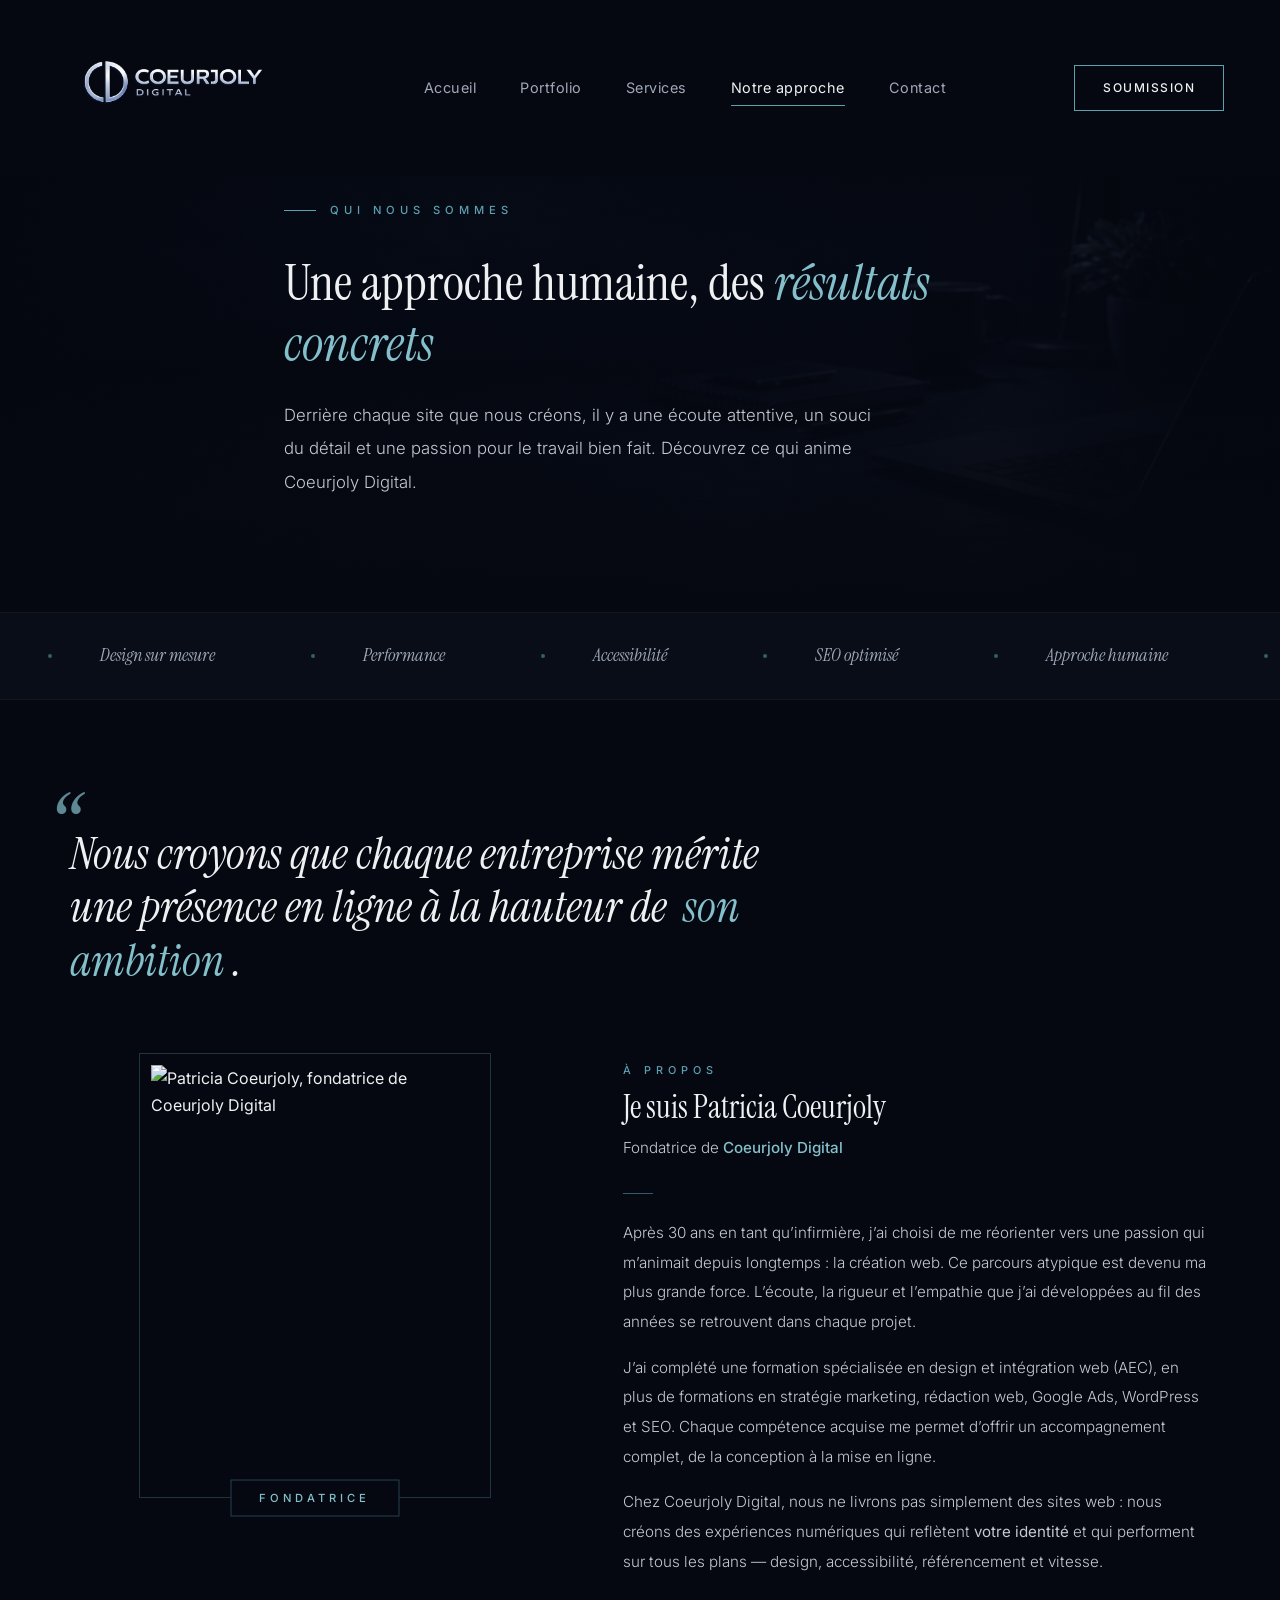
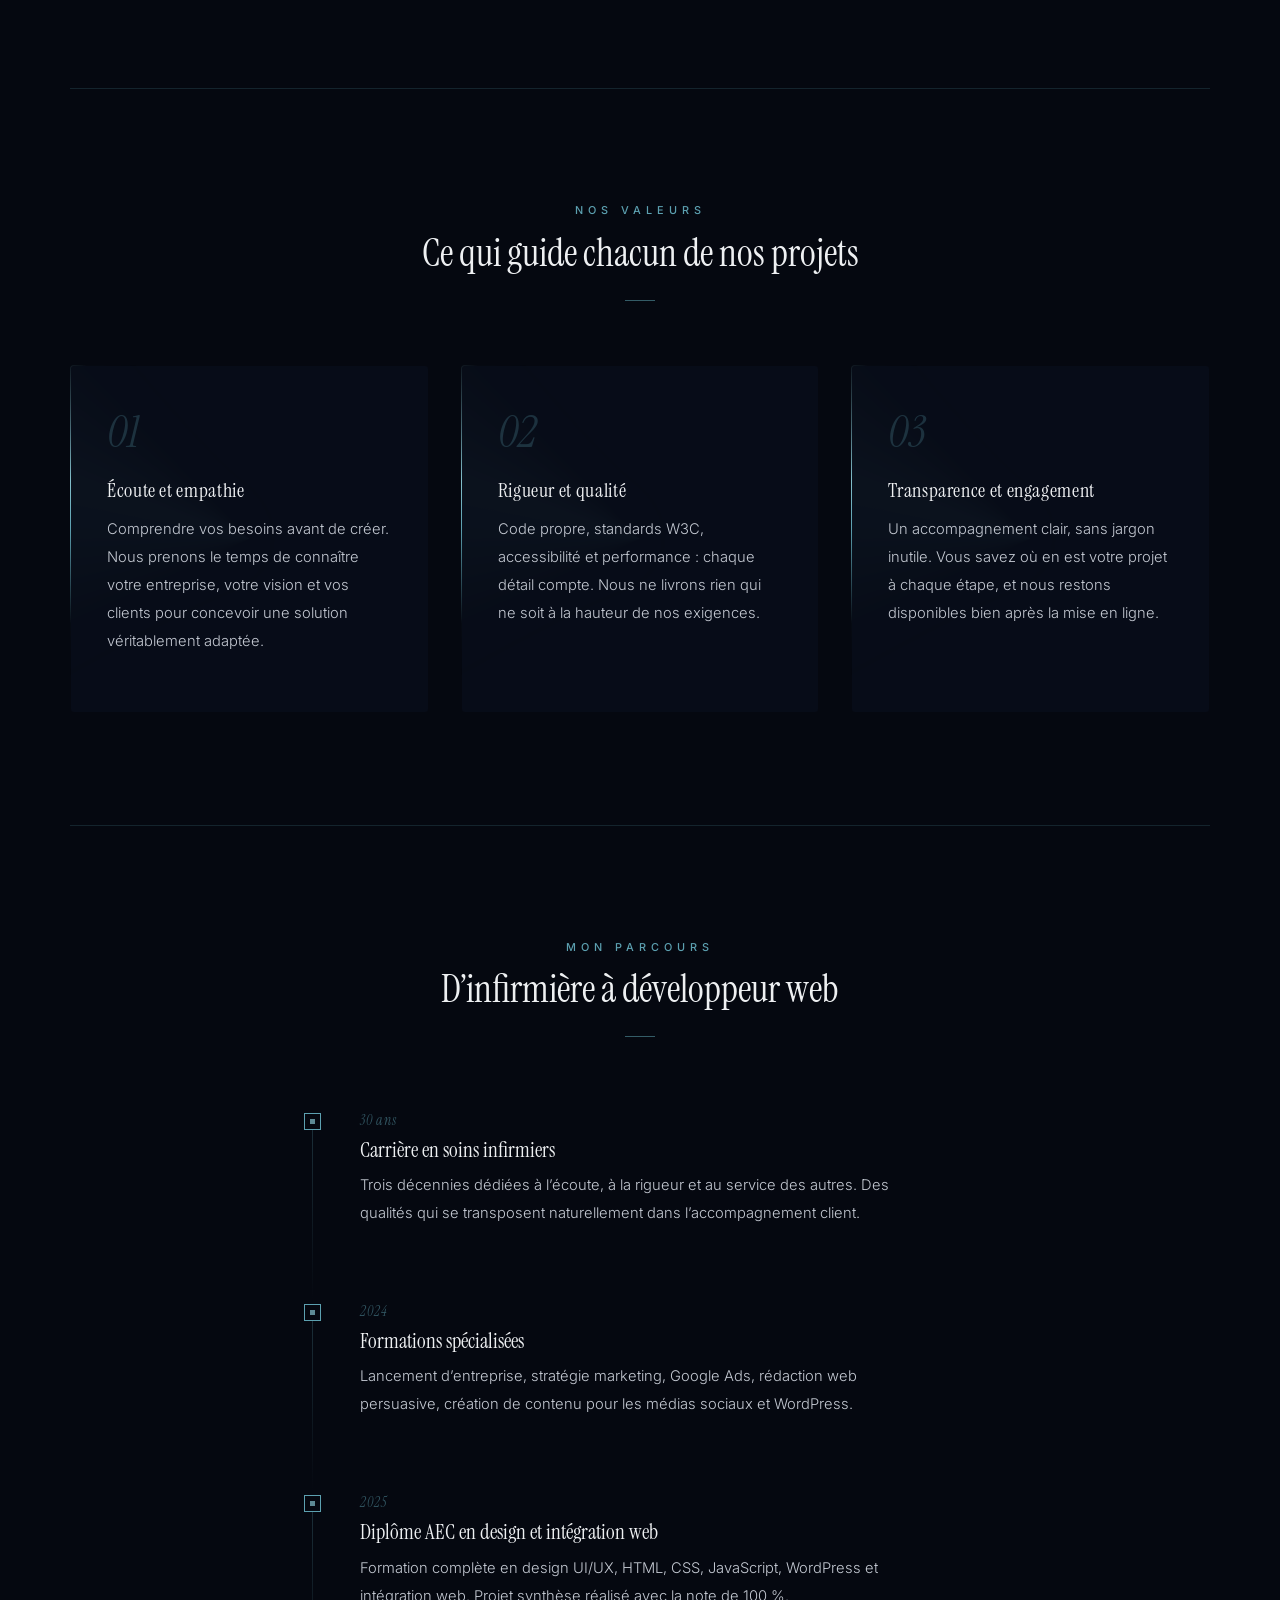
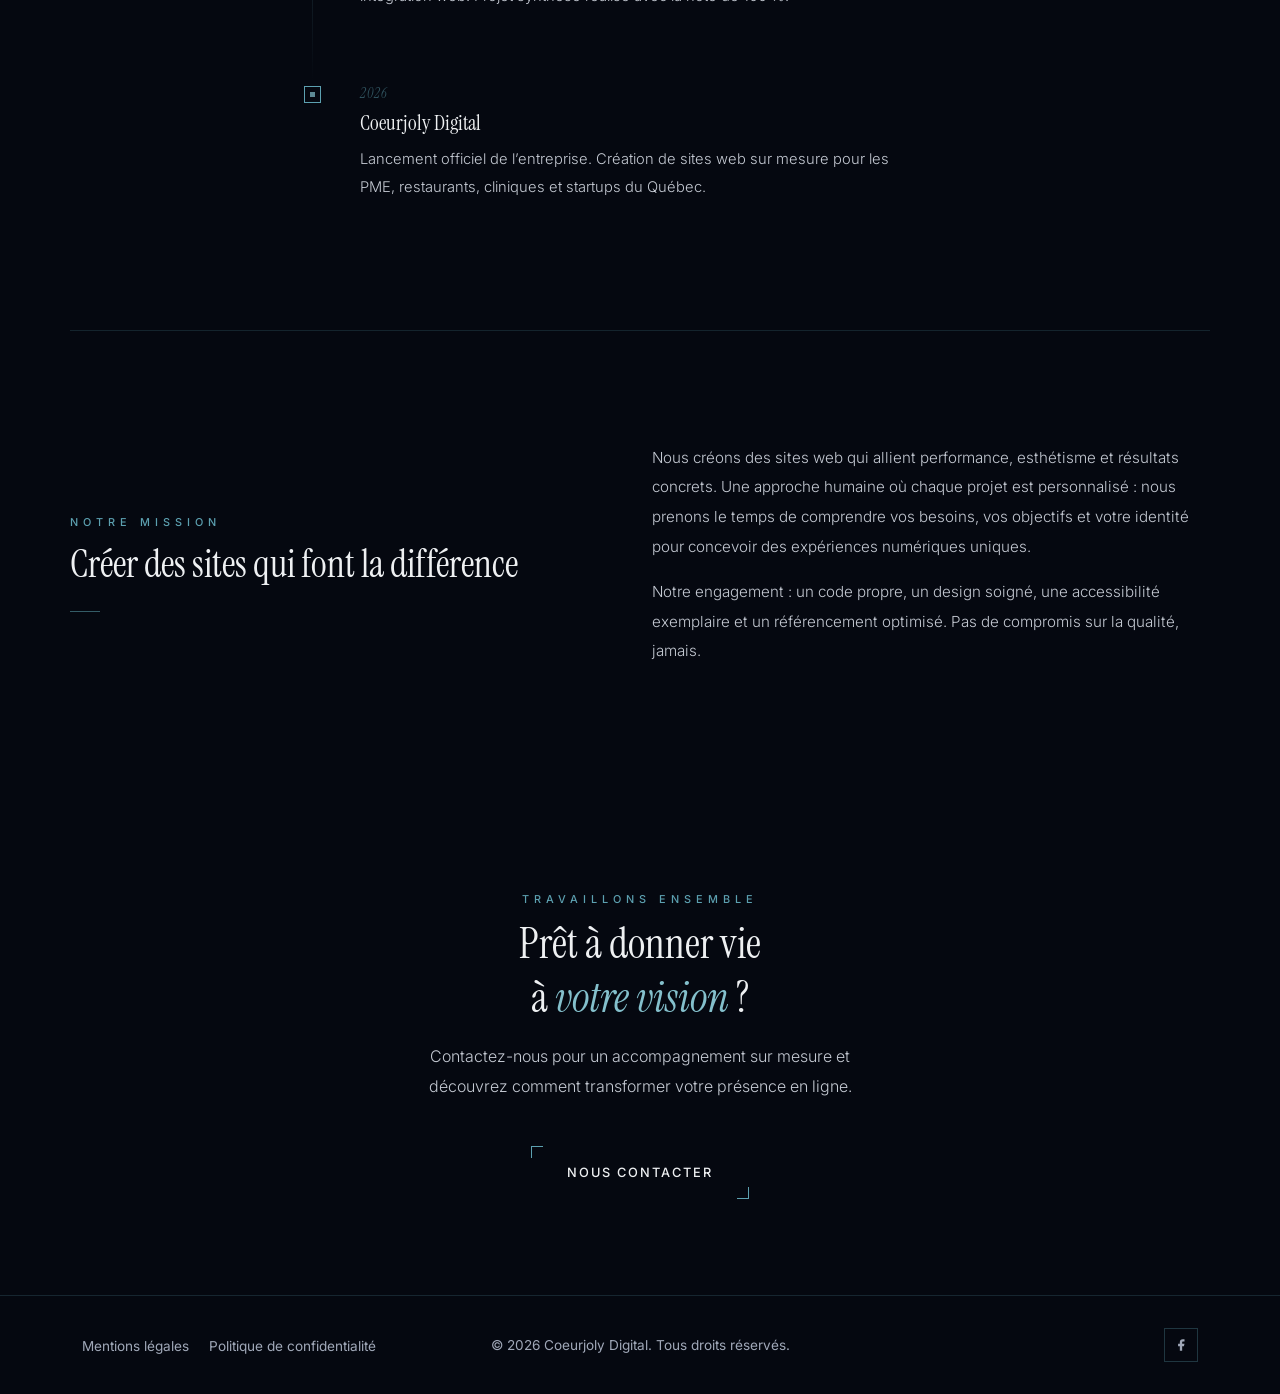
==== a-propos.html @ 4da20a9d "changment nom logo, changment image" ====
<!DOCTYPE html>
<html lang="fr-CA">
<head>
  <meta charset="UTF-8">
  <meta name="viewport" content="width=device-width, initial-scale=1.0">
  <title>Notre approche &ndash; Coeurjoly Digital | Web designer et d&eacute;veloppeur au Qu&eacute;bec</title>
  <meta name="description" content="D&eacute;couvrez l&rsquo;approche de Coeurjoly Digital&nbsp;: une vision humaine du web, un souci du d&eacute;tail et un engagement envers la qualit&eacute;. Rencontrez Patricia Coeurjoly, fondatrice.">
  <link rel="canonical" href="https://coeurjolydigital.ca/a-propos.html">
  <meta property="og:title" content="Notre approche &ndash; Coeurjoly Digital | Web designer et d&eacute;veloppeur au Qu&eacute;bec">
  <meta property="og:description" content="D&eacute;couvrez l&rsquo;approche de Coeurjoly Digital&nbsp;: une vision humaine du web, un souci du d&eacute;tail et un engagement envers la qualit&eacute;. Rencontrez Patricia Coeurjoly, fondatrice.">
  <meta property="og:image" content="https://coeurjolydigital.ca/assets/images/og-image.png">
  <meta property="og:url" content="https://coeurjolydigital.ca/a-propos.html">
  <meta property="og:type" content="website">
  <meta property="og:locale" content="fr_CA">
  <meta property="og:site_name" content="Coeurjoly Digital">
  <link rel="apple-touch-icon" sizes="180x180" href="assets/images/apple-touch-icon.png">
  <meta name="theme-color" content="#5ca0b0">
  <link rel="preconnect" href="https://fonts.googleapis.com">
  <link rel="preconnect" href="https://fonts.gstatic.com" crossorigin>
  <link href="https://fonts.googleapis.com/css2?family=Instrument+Serif:ital@0;1&amp;family=Inter:wght@200;300;400;500;600&amp;display=swap" rel="stylesheet">
  <link href="https://cdn.jsdelivr.net/npm/bootstrap@5.3.3/dist/css/bootstrap.min.css" rel="stylesheet">
  <link rel="stylesheet" href="assets/css/styles.css">
  <link rel="stylesheet" href="assets/css/responsive.css">
  <script type="application/ld+json">
  {
    "@context": "https://schema.org",
    "@type": "BreadcrumbList",
    "itemListElement": [
      {"@type": "ListItem", "position": 1, "name": "Accueil", "item": "https://coeurjolydigital.ca/"},
      {"@type": "ListItem", "position": 2, "name": "Notre approche", "item": "https://coeurjolydigital.ca/a-propos.html"}
    ]
  }
  </script>
</head>
<body>
  <a href="#main-content" class="skip-link visually-hidden-focusable">Aller au contenu principal</a>

  <header class="topbar" role="banner">
    <a class="topbar__logo" href="index.html" aria-label="Coeurjoly Digital &ndash; Accueil">
      <img src="assets/images/logo-couleur.webp" alt="Logo Coeurjoly Digital" width="400" height="134">
    </a>
    <nav class="topbar__nav" aria-label="Navigation principale">
      <a class="topbar__link" href="index.html">Accueil</a>
      <a class="topbar__link" href="portfolio.html">Portfolio</a>
      <a class="topbar__link" href="services.html">Services</a>
      <a class="topbar__link topbar__link--on" href="a-propos.html" aria-current="page">Notre approche</a>
      <a class="topbar__link" href="contact.html">Contact</a>
    </nav>
    <a class="topbar__cta d-none d-lg-inline-block" href="soumission.html">Soumission</a>
    <button class="topbar__toggle d-lg-none" type="button" aria-label="Ouvrir le menu"><span></span><span></span><span></span></button>
  </header>

  <main id="main-content">

    <section class="pagehero" aria-labelledby="ph">
      <div class="pagehero__bg" aria-hidden="true"></div>
      <div class="pagehero__fade" aria-hidden="true"></div>
      <div class="container pagehero__inner">
        <p class="hero__tag">Qui nous sommes</p>
        <h1 id="ph" class="pagehero__h1">Une approche humaine, des <i>r&eacute;sultats concrets</i></h1>
        <p class="pagehero__desc">Derri&egrave;re chaque site que nous cr&eacute;ons, il y a une &eacute;coute attentive, un souci du d&eacute;tail et une passion pour le travail bien fait. D&eacute;couvrez ce qui anime Coeurjoly Digital.</p>
      </div>
    </section>

    <div class="marquee" aria-hidden="true">
      <div class="marquee__track">
        <span class="marquee__item"><span class="marquee__dot"></span>Design sur mesure</span>
        <span class="marquee__item"><span class="marquee__dot"></span>Performance</span>
        <span class="marquee__item"><span class="marquee__dot"></span>Accessibilit&eacute;</span>
        <span class="marquee__item"><span class="marquee__dot"></span>SEO optimis&eacute;</span>
        <span class="marquee__item"><span class="marquee__dot"></span>Approche humaine</span>
        <span class="marquee__item"><span class="marquee__dot"></span>R&eacute;sultats concrets</span>
        <span class="marquee__item"><span class="marquee__dot"></span>Design sur mesure</span>
        <span class="marquee__item"><span class="marquee__dot"></span>Performance</span>
        <span class="marquee__item"><span class="marquee__dot"></span>Accessibilit&eacute;</span>
        <span class="marquee__item"><span class="marquee__dot"></span>SEO optimis&eacute;</span>
        <span class="marquee__item"><span class="marquee__dot"></span>Approche humaine</span>
        <span class="marquee__item"><span class="marquee__dot"></span>R&eacute;sultats concrets</span>
      </div>
    </div>

    <section class="section--bg" aria-labelledby="ah">
      <div class="container apr">
        <p class="about__intro rv">Nous croyons que chaque entreprise m&eacute;rite une pr&eacute;sence en ligne &agrave; la hauteur de <mark>son ambition</mark>.</p>

        <div class="apr__grid">
          <div class="apr__photo-col rv">
            <div class="about__card">
              <div class="about__card-border" aria-hidden="true"></div>
              <div class="about__card-inner">
                <img class="about__photo" src="assets/images/entrepreneure.webp"
                  alt="Patricia Coeurjoly, fondatrice de Coeurjoly Digital" width="340" height="420" loading="lazy">
              </div>
              <span class="about__card-label">Fondatrice</span>
            </div>
          </div>

          <div class="apr__text-col">
            <p class="sec-tag rv">&Agrave; propos</p>
            <h2 class="about__name rv" id="ah">Je suis Patricia Coeurjoly</h2>
            <p class="about__role rv">Fondatrice de <b>Coeurjoly Digital</b></p>
            <hr class="sec-line rv" aria-hidden="true">

            <p class="about__p rv mt-4">Apr&egrave;s 30 ans en tant qu&rsquo;infirmi&egrave;re, j&rsquo;ai choisi de me r&eacute;orienter vers une passion qui m&rsquo;animait depuis longtemps&nbsp;: la cr&eacute;ation web. Ce parcours atypique est devenu ma plus grande force. L&rsquo;&eacute;coute, la rigueur et l&rsquo;empathie que j&rsquo;ai d&eacute;velopp&eacute;es au fil des ann&eacute;es se retrouvent dans chaque projet.</p>

            <p class="about__p rv">J&rsquo;ai compl&eacute;t&eacute; une formation sp&eacute;cialis&eacute;e en design et int&eacute;gration web (AEC), en plus de formations en strat&eacute;gie marketing, r&eacute;daction web, Google Ads, WordPress et SEO. Chaque comp&eacute;tence acquise me permet d&rsquo;offrir un accompagnement complet, de la conception &agrave; la mise en ligne.</p>

            <p class="about__p rv">Chez Coeurjoly Digital, nous ne livrons pas simplement des sites web&nbsp;: nous cr&eacute;ons des exp&eacute;riences num&eacute;riques qui refl&egrave;tent <strong>votre identit&eacute;</strong> et qui performent sur tous les plans &mdash; design, accessibilit&eacute;, r&eacute;f&eacute;rencement et vitesse.</p>
          </div>
        </div>
      </div>
    </section>

    <section class="section--bg" aria-labelledby="vlh">
      <div class="container apr-values">
        <div class="apr-values__header">
          <p class="sec-tag rv">Nos valeurs</p>
          <h2 class="sec-h2 rv" id="vlh">Ce qui guide chacun de nos projets</h2>
          <hr class="sec-line rv" aria-hidden="true">
        </div>

        <div class="adv__grid">
          <div class="adv-card rv">
            <div class="adv-card__glow" aria-hidden="true"></div>
            <div class="adv-card__content">
              <span class="adv-card__num" aria-hidden="true">01</span>
              <h3 class="adv-card__h">&Eacute;coute et empathie</h3>
              <p class="adv-card__p">Comprendre vos besoins avant de cr&eacute;er. Nous prenons le temps de conna&icirc;tre votre entreprise, votre vision et vos clients pour concevoir une solution v&eacute;ritablement adapt&eacute;e.</p>
            </div>
          </div>
          <div class="adv-card rv">
            <div class="adv-card__glow" aria-hidden="true"></div>
            <div class="adv-card__content">
              <span class="adv-card__num" aria-hidden="true">02</span>
              <h3 class="adv-card__h">Rigueur et qualit&eacute;</h3>
              <p class="adv-card__p">Code propre, standards W3C, accessibilit&eacute; et performance&nbsp;: chaque d&eacute;tail compte. Nous ne livrons rien qui ne soit &agrave; la hauteur de nos exigences.</p>
            </div>
          </div>
          <div class="adv-card rv">
            <div class="adv-card__glow" aria-hidden="true"></div>
            <div class="adv-card__content">
              <span class="adv-card__num" aria-hidden="true">03</span>
              <h3 class="adv-card__h">Transparence et engagement</h3>
              <p class="adv-card__p">Un accompagnement clair, sans jargon inutile. Vous savez o&ugrave; en est votre projet &agrave; chaque &eacute;tape, et nous restons disponibles bien apr&egrave;s la mise en ligne.</p>
            </div>
          </div>
        </div>
      </div>
    </section>

    <section class="section--bg" aria-labelledby="jrh">
      <div class="container apr-journey">
        <div class="apr-journey__header">
          <p class="sec-tag rv">Mon parcours</p>
          <h2 class="sec-h2 rv" id="jrh">D&rsquo;infirmi&egrave;re &agrave; d&eacute;veloppeur web</h2>
          <hr class="sec-line rv" aria-hidden="true">
        </div>

        <div class="process__track">

          <div class="process__step rv">
            <div class="process__line" aria-hidden="true"></div>
            <span class="process__dot" aria-hidden="true"></span>
            <div class="process__body">
              <span class="process__num" aria-hidden="true">30 ans</span>
              <h3 class="process__h">Carri&egrave;re en soins infirmiers</h3>
              <p class="process__p">Trois d&eacute;cennies d&eacute;di&eacute;es &agrave; l&rsquo;&eacute;coute, &agrave; la rigueur et au service des autres. Des qualit&eacute;s qui se transposent naturellement dans l&rsquo;accompagnement client.</p>
            </div>
          </div>

          <div class="process__step rv">
            <div class="process__line" aria-hidden="true"></div>
            <span class="process__dot" aria-hidden="true"></span>
            <div class="process__body">
              <span class="process__num" aria-hidden="true">2024</span>
              <h3 class="process__h">Formations sp&eacute;cialis&eacute;es</h3>
              <p class="process__p">Lancement d&rsquo;entreprise, strat&eacute;gie marketing, Google Ads, r&eacute;daction web persuasive, cr&eacute;ation de contenu pour les m&eacute;dias sociaux et WordPress.</p>
            </div>
          </div>

          <div class="process__step rv">
            <div class="process__line" aria-hidden="true"></div>
            <span class="process__dot" aria-hidden="true"></span>
            <div class="process__body">
              <span class="process__num" aria-hidden="true">2025</span>
              <h3 class="process__h">Dipl&ocirc;me AEC en design et int&eacute;gration web</h3>
              <p class="process__p">Formation compl&egrave;te en design UI/UX, HTML, CSS, JavaScript, WordPress et int&eacute;gration web. Projet synth&egrave;se r&eacute;alis&eacute; avec la note de 100&nbsp;%.</p>
            </div>
          </div>

          <div class="process__step rv">
            <div class="process__line" aria-hidden="true"></div>
            <span class="process__dot" aria-hidden="true"></span>
            <div class="process__body">
              <span class="process__num" aria-hidden="true">2026</span>
              <h3 class="process__h">Coeurjoly Digital</h3>
              <p class="process__p">Lancement officiel de l&rsquo;entreprise. Cr&eacute;ation de sites web sur mesure pour les PME, restaurants, cliniques et startups du Qu&eacute;bec.</p>
            </div>
          </div>

        </div>
      </div>
    </section>

    <section class="section--bg" aria-labelledby="msh">
      <div class="container apr-mission">
        <div class="row align-items-center">
          <div class="col-lg-5 mb-4 mb-lg-0">
            <div class="rv">
              <p class="sec-tag">Notre mission</p>
              <h2 class="sec-h2" id="msh">Cr&eacute;er des sites qui font la diff&eacute;rence</h2>
              <hr class="sec-line" aria-hidden="true">
            </div>
          </div>
          <div class="col-lg-6 offset-lg-1">
            <div class="rv">
              <p class="about__p">Nous cr&eacute;ons des sites web qui allient performance, esth&eacute;tisme et r&eacute;sultats concrets. Une approche humaine o&ugrave; chaque projet est personnalis&eacute;&nbsp;: nous prenons le temps de comprendre vos besoins, vos objectifs et votre identit&eacute; pour concevoir des exp&eacute;riences num&eacute;riques uniques.</p>
              <p class="about__p mt-3">Notre engagement&nbsp;: un code propre, un design soign&eacute;, une accessibilit&eacute; exemplaire et un r&eacute;f&eacute;rencement optimis&eacute;. Pas de compromis sur la qualit&eacute;, jamais.</p>
            </div>
          </div>
        </div>
      </div>
    </section>

    <section class="section--bg" aria-labelledby="ctah">
      <div class="container cta-block">
        <p class="sec-tag rv">Travaillons ensemble</p>
        <h2 class="cta-block__h rv" id="ctah">Pr&ecirc;t &agrave; donner vie<br>&agrave; <i>votre vision</i>&nbsp;?</h2>
        <p class="cta-block__p rv">Contactez-nous pour un accompagnement sur mesure et d&eacute;couvrez comment transformer votre pr&eacute;sence en ligne.</p>
        <a class="btn-corners rv" href="contact.html">Nous contacter</a>
      </div>
    </section>

  </main>

  <footer class="ft" role="contentinfo">
    <div class="container">
      <div class="row align-items-center">
        <div class="col-md-4 mb-2 mb-md-0">
          <a class="me-3" href="mentions-legales.html">Mentions l&eacute;gales</a>
          <a href="politique-confidentialite.html">Politique de confidentialit&eacute;</a>
        </div>
        <div class="col-md-4 text-md-center mb-2 mb-md-0">
          <p class="ft__copy mb-0">&copy; 2026 Coeurjoly Digital. Tous droits r&eacute;serv&eacute;s.</p>
        </div>
        <div class="col-md-4 text-md-end">
          <div class="d-flex gap-2 justify-content-md-end" role="group" aria-label="R&eacute;seaux sociaux">
            <a class="ft__soc" href="#" aria-label="Facebook"><svg viewBox="0 0 24 24"><path d="M18 2h-3a5 5 0 0 0-5 5v3H7v4h3v8h4v-8h3l1-4h-4V7a1 1 0 0 1 1-1h3z"/></svg></a>
          </div>
        </div>
      </div>
    </div>
  </footer>

  <script src="https://cdn.jsdelivr.net/npm/bootstrap@5.3.3/dist/js/bootstrap.bundle.min.js"></script>
  <script src="assets/js/index.js"></script>
</body>
</html>
---- assets/css/styles.css ----
/* ============ Variables ============ */
:root {
  --accent: #5ca0b0;
  --accent-soft: #84c0cc;
  --accent-glow: rgba(92, 160, 176, 0.06);
  --cream: #e8dfd0;
  --dark: #050810;
  --dark2: #080d18;
  --dark-card: rgba(8, 13, 24, 0.97);
  --border: rgba(92, 160, 176, 0.18);
  --border-hover: rgba(92, 160, 176, 0.35);
  --text: #eef0f2;
  --text-warm: #d8d0c4;
  --text-dim: #c4c9d2;
  --text-muted: #a0a8b8;
  --serif: 'Instrument Serif', Georgia, serif;
  --sans: 'Inter', 'Segoe UI', sans-serif;
  --ease: cubic-bezier(0.16, 1, 0.3, 1);
}

*,
*::before,
*::after {
  box-sizing: border-box;
}

html {
  scroll-behavior: smooth;
}

body {
  margin: 0;
  font-family: var(--sans);
  color: var(--text);
  background: var(--dark);
  line-height: 1.7;
  -webkit-font-smoothing: antialiased;
  overflow-x: hidden;
}

a {
  color: var(--accent-soft);
}

a:hover {
  color: var(--text);
}

::selection {
  background: var(--accent);
  color: var(--dark);
}

/* ============ Skip Link ============ */
.skip-link:focus {
  position: fixed;
  top: 0.625rem;
  left: 0.625rem;
  z-index: 9999;
  padding: 0.75rem 1.5rem;
  background: var(--accent);
  color: #000;
  font-weight: 600;
  border-radius: 0.375rem;
  text-decoration: none;
}

/* ============ Animations ============ */
@keyframes fadeUp {
  from {
    opacity: 0;
    transform: translateY(1.375rem);
  }
  to {
    opacity: 1;
    transform: translateY(0);
  }
}

@keyframes marquee {
  0% {
    transform: translateX(0);
  }
  100% {
    transform: translateX(-50%);
  }
}

@property --border-angle {
  syntax: '<angle>';
  initial-value: 0deg;
  inherits: false;
}

@keyframes borderSpin {
  0% { --border-angle: 0deg; }
  100% { --border-angle: 360deg; }
}

.rv {
  opacity: 0;
  transform: translateY(1.375rem);
  transition: opacity 0.65s var(--ease), transform 0.65s var(--ease);
}

.rv--on {
  opacity: 1;
  transform: translateY(0);
}

/* ============ NAV ============ */
.topbar {
  position: fixed;
  top: 0;
  left: 0;
  right: 0;
  z-index: 100;
  display: flex;
  align-items: center;
  justify-content: space-between;
  padding: 0.5rem 3.5rem;
  background: var(--dark);
  transition: all 0.5s var(--ease);
}

.topbar--solid {
  background: var(--dark);
  -webkit-backdrop-filter: blur(1rem);
  backdrop-filter: blur(1rem);
  padding: 0.5rem 3.5rem;
  box-shadow: 0 0.0625rem 1.875rem rgba(0, 0, 0, 0.4);
}

.topbar__logo {
  display: flex;
  align-items: center;
  gap: 0.625rem;
  text-decoration: none;
  line-height: 1;
}

.topbar__logo img {
  height: 10rem;
  width: auto;
}

.topbar__nav {
  display: flex;
  align-items: center;
  gap: 2.75rem;
}

.topbar__link {
  color: var(--text-muted);
  font-size: 0.9rem;
  font-weight: 400;
  text-decoration: none;
  letter-spacing: 0.03125rem;
  transition: color 0.3s;
  position: relative;
}

.topbar__link:hover,
.topbar__link:focus {
  color: var(--text);
}

.topbar__link--on {
  color: var(--text);
}

.topbar__link--on::after {
  content: '';
  position: absolute;
  bottom: -0.375rem;
  left: 0;
  right: 0;
  height: 0.0625rem;
  background: var(--accent);
}

.topbar__cta {
  position: relative;
  font-size: 0.75rem;
  padding: 0.75rem 1.75rem;
  color: var(--text);
  text-decoration: none;
  letter-spacing: 0.09375rem;
  text-transform: uppercase;
  font-weight: 500;
  border: 0.0625rem solid var(--accent);
  overflow: hidden;
  transition: color 0.35s var(--ease);
  z-index: 1;
}

.topbar__cta::before {
  content: '';
  position: absolute;
  bottom: 0;
  left: 0;
  width: 100%;
  height: 0;
  background: var(--accent);
  transition: height 0.35s var(--ease);
  z-index: -1;
}

.topbar__cta:hover {
  color: var(--dark);
}

.topbar__cta:hover::before {
  height: 100%;
}

.topbar__toggle {
  display: none;
  background: none;
  border: none;
  width: 1.75rem;
  height: 1.125rem;
  position: relative;
  cursor: pointer;
  padding: 0;
}

.topbar__toggle span {
  display: block;
  width: 100%;
  height: 0.0625rem;
  background: var(--text);
  position: absolute;
  left: 0;
  transition: all 0.3s;
}

.topbar__toggle span:nth-child(1) {
  top: 0;
}

.topbar__toggle span:nth-child(2) {
  top: 50%;
  transform: translateY(-50%);
}

.topbar__toggle span:nth-child(3) {
  bottom: 0;
}

/* ============ HERO ============ */
.hero {
  position: relative;
  height: 100vh;
  display: flex;
  overflow: hidden;
}

.hero__bg {
  position: absolute;
  inset: 0;
  background-image: url('../images/arriere-plan-ordi.webp');
  background-size: cover;
  background-position: right top;
  background-repeat: no-repeat;
}

.hero__fade {
  position: absolute;
  inset: 0;
  background:
    linear-gradient(
      90deg,
      var(--dark) 0%,
      rgba(5, 8, 16, 0.97) 35%,
      rgba(5, 8, 16, 0.75) 52%,
      rgba(5, 8, 16, 0.25) 70%,
      rgba(5, 8, 16, 0.05) 100%
    ),
    linear-gradient(
      180deg,
      rgba(5, 8, 16, 0.2) 0%,
      transparent 20%,
      transparent 78%,
      rgba(5, 8, 16, 0.85) 92%,
      var(--dark) 100%
    );
}

.hero__left {
  position: relative;
  z-index: 2;
  width: 52%;
  min-width: 19.375rem;
  max-width: 42rem;
  display: flex;
  flex-direction: column;
  justify-content: center;
  padding: 0 0 0 3.5rem;
}

.hero__tag {
  display: inline-flex;
  align-items: center;
  gap: 0.875rem;
  font-size: 0.7rem;
  font-weight: 500;
  letter-spacing: 0.3125rem;
  text-transform: uppercase;
  color: var(--accent);
  margin-bottom: 2rem;
  opacity: 0;
  animation: fadeUp 0.6s var(--ease) 0.3s forwards;
}

.hero__tag::before {
  content: '';
  width: 2rem;
  height: 0.0625rem;
  background: var(--accent);
}

.hero__h1 {
  font-family: var(--serif);
  font-size: 3.8rem;
  font-weight: 400;
  line-height: 1.15;
  color: var(--text);
  margin-bottom: 1.75rem;
  opacity: 0;
  animation: fadeUp 0.8s var(--ease) 0.45s forwards;
}

.hero__h1 i {
  font-style: italic;
  color: var(--accent-soft);
}

.hero__desc {
  font-size: 1rem;
  color: var(--text-dim);
  font-weight: 300;
  line-height: 2;
  max-width: 34rem;
  opacity: 0;
  animation: fadeUp 0.8s var(--ease) 0.6s forwards;
}

.hero__actions {
  margin-top: 2.5rem;
  display: flex;
  align-items: center;
  gap: 2rem;
  opacity: 0;
  animation: fadeUp 0.8s var(--ease) 0.75s forwards;
}

.btn-corners {
  position: relative;
  display: inline-block;
  padding: 1rem 2.25rem;
  color: var(--text);
  text-decoration: none;
  font-size: 0.8rem;
  font-weight: 500;
  letter-spacing: 0.125rem;
  text-transform: uppercase;
  text-align: center;
  transition: color 0.35s var(--ease);
}

.btn-corners::before,
.btn-corners::after {
  content: '';
  position: absolute;
  width: 0.75rem;
  height: 0.75rem;
  transition: all 0.4s var(--ease);
}

.btn-corners::before {
  top: 0;
  left: 0;
  border-top: 0.0625rem solid var(--accent);
  border-left: 0.0625rem solid var(--accent);
}

.btn-corners::after {
  bottom: 0;
  right: 0;
  border-bottom: 0.0625rem solid var(--accent);
  border-right: 0.0625rem solid var(--accent);
}

.btn-corners:hover::before,
.btn-corners:hover::after {
  width: 100%;
  height: 100%;
}

.btn-corners:hover {
  color: var(--accent-soft);
}

.hero__ghost {
  color: var(--text-muted);
  font-size: 0.8rem;
  text-decoration: none;
  letter-spacing: 0.0625rem;
  transition: color 0.3s;
  display: flex;
  align-items: center;
  gap: 0.375rem;
}

.hero__ghost:hover {
  color: var(--text-dim);
}

.hero__ghost span {
  display: inline-block;
  transition: transform 0.3s var(--ease);
}

.hero__ghost:hover span {
  transform: translateY(0.25rem);
}

.hero__side {
  position: absolute;
  right: 3.5rem;
  bottom: 3rem;
  z-index: 2;
  font-size: 0.65rem;
  letter-spacing: 0.25rem;
  text-transform: uppercase;
  color: var(--text-muted);
  writing-mode: vertical-rl;
  opacity: 0;
  animation: fadeUp 0.6s var(--ease) 1s forwards;
}

/* ============ Marquee ============ */
.marquee {
  overflow: hidden;
  padding: 1.75rem 0;
  border-top: 0.0625rem solid rgba(255, 255, 255, 0.03);
  border-bottom: 0.0625rem solid rgba(255, 255, 255, 0.03);
  background: var(--dark2);
}

.marquee__track {
  display: flex;
  white-space: nowrap;
  animation: marquee 30s linear infinite;
}

.marquee__item {
  font-family: var(--serif);
  font-size: 1.1rem;
  font-style: italic;
  color: var(--text-muted);
  padding: 0 3rem;
  display: flex;
  align-items: center;
  gap: 3rem;
}

.marquee__dot {
  width: 0.25rem;
  height: 0.25rem;
  border-radius: 50%;
  background: var(--accent);
  opacity: 0.55;
  flex-shrink: 0;
}

/* ============ Sections ============ */
.section--bg {
  position: relative;
  background: var(--dark);
}

.sec-tag {
  font-size: 0.68rem;
  font-weight: 500;
  letter-spacing: 0.3125rem;
  text-transform: uppercase;
  color: var(--accent);
  margin-bottom: 0.5rem;
}

.sec-h2 {
  font-family: var(--serif);
  font-size: 2.4rem;
  font-weight: 400;
  color: var(--text);
  line-height: 1.35;
}

.sec-line {
  width: 1.875rem;
  height: 0.0625rem;
  background: var(--accent);
  border: none;
  margin: 1.25rem 0 0;
  opacity: 0.55;
}

/* ============ About ============ */
.about {
  padding: 8rem 0 6rem;
}

.about__intro {
  font-family: var(--serif);
  font-size: 2.8rem;
  font-weight: 400;
  font-style: italic;
  color: var(--text);
  line-height: 1.2;
  max-width: 43.75rem;
  margin-bottom: 4rem;
  position: relative;
}

.about__intro::before {
  content: '\201C';
  position: absolute;
  top: -2.5rem;
  left: -1.25rem;
  font-size: 6rem;
  color: var(--accent-soft);
  opacity: 0.7;
  line-height: 1;
  font-family: var(--serif);
}

.about__intro mark {
  background: none;
  color: var(--accent-soft);
}

.about__grid {
  display: grid;
  grid-template-columns: 1fr 0.125rem 1fr;
  gap: 3.5rem;
  align-items: start;
}

.about__divider {
  width: 0.0625rem;
  height: 100%;
  background: linear-gradient(180deg, var(--accent), transparent);
  opacity: 0.28;
  justify-self: center;
}

.about__photo-side {
  position: relative;
  display: flex;
  justify-content: center;
}

/* ============ About Photo Card ============ */
.about__card {
  position: relative;
  max-width: 22rem;
  width: 100%;
  padding: 0.75rem;
  padding-bottom: 1.75rem;
}

.about__card-border {
  position: absolute;
  inset: 0;
  border: 0.0625rem solid rgba(92, 160, 176, 0.3);
  pointer-events: none;
}

.about__card-inner {
  position: relative;
  display: flex;
  flex-direction: column;
  align-items: center;
}

.about__photo {
  width: 100%;
  height: auto;
  display: block;
}

.about__card-label {
  position: absolute;
  bottom: 0;
  left: 50%;
  transform: translate(-50%, 50%);
  padding: 0.5rem 1.75rem;
  font-size: 0.7rem;
  font-weight: 500;
  letter-spacing: 0.25rem;
  text-transform: uppercase;
  color: var(--accent-soft);
  border: 0.0625rem solid rgba(92, 160, 176, 0.38);
  background: var(--dark);
  text-align: center;
  white-space: nowrap;
  z-index: 2;
}

.about__info {
  padding-top: 0.5rem;
}

.about__name {
  font-family: var(--serif);
  font-size: 2rem;
  font-weight: 400;
  color: var(--text);
  line-height: 1.3;
  margin-bottom: 0.3rem;
}

.about__role {
  font-size: 0.95rem;
  color: var(--text-dim);
  font-weight: 300;
  margin-bottom: 2rem;
  margin-top: 0.4rem;
}

.about__role b {
  color: var(--accent-soft);
  font-weight: 500;
}

.about__p {
  font-size: 0.95rem;
  color: var(--text-dim);
  line-height: 1.95;
  font-weight: 300;
}

.about__label {
  font-family: var(--serif);
  font-size: 1.25rem;
  font-weight: 400;
  font-style: italic;
  color: var(--text);
  margin-top: 3rem;
  margin-bottom: 0.8rem;
  letter-spacing: 0.0625rem;
  display: flex;
  align-items: center;
  gap: 0.75rem;
}

.about__label::before {
  content: '';
  width: 1.5rem;
  height: 0.0625rem;
  background: var(--accent);
  flex-shrink: 0;
  opacity: 0.5;
}

/* ============ Stats ============ */
.stats {
  padding: 5rem 0;
  border-top: 0.0625rem solid var(--border);
  border-bottom: 0.0625rem solid var(--border);
}

.stat {
  text-align: center;
  padding: 1.5rem 0;
  position: relative;
}

.stat::after {
  content: '';
  position: absolute;
  right: 0;
  top: 20%;
  height: 60%;
  width: 0.0625rem;
  background: var(--border);
}

.stat:last-child::after {
  display: none;
}

.stat__num {
  font-family: var(--serif);
  font-size: 3.2rem;
  font-weight: 400;
  color: var(--accent-soft);
  line-height: 1;
  margin-bottom: 0.5rem;
  display: block;
  font-style: italic;
}

.stat__label {
  font-size: 0.75rem;
  color: var(--text-muted);
  letter-spacing: 0.15625rem;
  text-transform: uppercase;
  font-weight: 400;
}

/* ============ Advantages ============ */
.adv {
  padding: 7rem 0;
}

.adv__header {
  text-align: center;
  margin-bottom: 4rem;
}

.adv__header .sec-line {
  margin: 1.25rem auto 0;
}

.adv__grid {
  display: grid;
  grid-template-columns: repeat(3, 1fr);
  gap: 2rem;
}

.adv-card {
  position: relative;
  border-radius: 0.25rem;
  padding: 0.0625rem;
  height: 100%;
  overflow: hidden;
  background:
    conic-gradient(
      from var(--border-angle, 0deg),
      transparent 0%,
      transparent 68%,
      var(--accent) 76%,
      var(--accent-soft) 80%,
      transparent 88%,
      transparent 100%
    );
  animation: borderSpin 4s linear infinite;
}

.adv-card__content {
  position: relative;
  background: var(--dark-card);
  border-radius: 0.1875rem;
  padding: 2.75rem 2.25rem 2.5rem;
  height: 100%;
  transition: box-shadow 0.4s var(--ease);
}

.adv-card:hover .adv-card__content {
  box-shadow:
    0 1.25rem 3.125rem rgba(0, 0, 0, 0.4),
    0 0 2.5rem rgba(92, 160, 176, 0.06);
}

.adv-card__glow {
  position: absolute;
  inset: -50%;
  background:
    conic-gradient(
      from var(--border-angle, 0deg),
      transparent 0%,
      transparent 66%,
      rgba(92, 160, 176, 0.12) 76%,
      rgba(132, 192, 204, 0.06) 80%,
      transparent 90%,
      transparent 100%
    );
  animation: borderSpin 4s linear infinite;
  filter: blur(1.5rem);
  z-index: -1;
  pointer-events: none;
}

.adv-card__num {
  font-family: var(--serif);
  font-size: 2.8rem;
  font-weight: 400;
  font-style: italic;
  color: var(--accent);
  opacity: 0.25;
  margin-bottom: 1.5rem;
  display: block;
  line-height: 1;
  transition: opacity 0.3s;
}

.adv-card:hover .adv-card__num {
  opacity: 0.4;
}

.adv-card__h {
  font-family: var(--serif);
  font-size: 1.25rem;
  font-weight: 400;
  color: var(--text);
  margin-bottom: 0.85rem;
  letter-spacing: 0.04rem;
  transition: color 0.3s;
}

.adv-card:hover .adv-card__h {
  color: var(--accent-soft);
}

.adv-card__p {
  font-size: 0.92rem;
  color: var(--text-dim);
  line-height: 1.9;
  font-weight: 300;
}

/* ============ CTA ============ */
.cta-block {
  padding: 6rem 0;
  text-align: center;
}

.cta-block__h {
  font-family: var(--serif);
  font-size: 2.6rem;
  font-weight: 400;
  color: var(--text);
  line-height: 1.3;
}

.cta-block__h i {
  font-style: italic;
  color: var(--accent-soft);
}

.cta-block__p {
  font-size: 1rem;
  color: var(--text-dim);
  max-width: 28rem;
  margin: 1rem auto 2.75rem;
  line-height: 1.9;
  font-weight: 300;
}

/* ============ Footer ============ */
.ft {
  background: var(--dark);
  border-top: 0.0625rem solid rgba(92, 160, 176, 0.2);
  padding: 2rem 0;
}

.ft a {
  color: var(--text-muted);
  text-decoration: none;
  font-size: 0.85rem;
  transition: color 0.3s;
}

.ft a:hover {
  color: var(--text-dim);
}

.ft__copy {
  font-size: 0.85rem;
  color: var(--text-muted);
}

.ft__soc {
  display: inline-flex;
  align-items: center;
  justify-content: center;
  width: 2.125rem;
  height: 2.125rem;
  border: 0.0625rem solid rgba(92, 160, 176, 0.3);
  color: var(--text-muted);
  transition: all 0.35s var(--ease);
}

.ft__soc:hover {
  border-color: var(--accent);
  color: var(--accent);
}

.ft__soc svg {
  width: 0.875rem;
  height: 0.875rem;
  fill: currentColor;
}

/* ============ Page Hero (sous-pages) ============ */
.pagehero {
  position: relative;
  padding: 12rem 0 6rem;
  overflow: hidden;
}

.pagehero__bg {
  position: absolute;
  inset: 0;
  background-image: url('../images/arriere-plan-ordi.webp');
  background-size: cover;
  background-position: right top;
  background-repeat: no-repeat;
  opacity: 0.3;
}

.pagehero__fade {
  position: absolute;
  inset: 0;
  background:
    linear-gradient(
      180deg,
      var(--dark) 0%,
      rgba(5, 8, 16, 0.7) 40%,
      rgba(5, 8, 16, 0.85) 70%,
      var(--dark) 100%
    );
}

.pagehero__inner {
  position: relative;
  z-index: 2;
  max-width: 46rem;
}

.pagehero__h1 {
  font-family: var(--serif);
  font-size: 3.2rem;
  font-weight: 400;
  line-height: 1.2;
  color: var(--text);
  margin-bottom: 1.5rem;
  opacity: 0;
  animation: fadeUp 0.8s var(--ease) 0.3s forwards;
}

.pagehero__h1 i {
  font-style: italic;
  color: var(--accent-soft);
}

.pagehero__desc {
  font-size: 1.05rem;
  color: var(--text-dim);
  font-weight: 300;
  line-height: 2;
  max-width: 38rem;
  opacity: 0;
  animation: fadeUp 0.8s var(--ease) 0.5s forwards;
}

/* ============ Services ============ */
.svc {
  padding: 7rem 0;
}

.svc__header {
  text-align: center;
  margin-bottom: 4.5rem;
}

.svc__header .sec-line {
  margin: 1.25rem auto 0;
}

.svc__grid {
  display: grid;
  grid-template-columns: repeat(2, 1fr);
  gap: 2rem;
}

.svc-card {
  position: relative;
  background: var(--dark-card);
  border: 0.0625rem solid var(--border);
  transition: border-color 0.4s var(--ease), box-shadow 0.4s var(--ease);
  overflow: hidden;
}

.svc-card:hover {
  border-color: var(--border-hover);
  box-shadow:
    0 1.25rem 3.75rem rgba(0, 0, 0, 0.35),
    0 0 2.5rem var(--accent-glow);
}

.svc-card__accent {
  position: absolute;
  top: 0;
  left: 0;
  width: 0;
  height: 0.125rem;
  background: linear-gradient(90deg, var(--accent), var(--accent-soft));
  transition: width 0.5s var(--ease);
}

.svc-card:hover .svc-card__accent {
  width: 100%;
}

.svc-card__content {
  padding: 2.75rem 2.5rem 2.5rem;
}

.svc-card__top {
  display: flex;
  align-items: flex-start;
  justify-content: space-between;
  margin-bottom: 1.5rem;
}

.svc-card__num {
  font-family: var(--serif);
  font-size: 2.4rem;
  font-weight: 400;
  font-style: italic;
  color: var(--accent);
  opacity: 0.2;
  line-height: 1;
  transition: opacity 0.3s;
}

.svc-card:hover .svc-card__num {
  opacity: 0.38;
}

.svc-card__icon {
  width: 2.5rem;
  height: 2.5rem;
  color: var(--accent-soft);
  opacity: 0.5;
  transition: opacity 0.3s;
}

.svc-card:hover .svc-card__icon {
  opacity: 0.75;
}

.svc-card__icon svg {
  width: 100%;
  height: 100%;
}

.svc-card__h {
  font-family: var(--serif);
  font-size: 1.35rem;
  font-weight: 400;
  color: var(--text);
  margin-bottom: 0.85rem;
  transition: color 0.3s;
}

.svc-card:hover .svc-card__h {
  color: var(--accent-soft);
}

.svc-card__p {
  font-size: 0.92rem;
  color: var(--text-dim);
  line-height: 1.9;
  font-weight: 300;
  margin-bottom: 1.5rem;
}

.svc-card__list {
  list-style: none;
  padding: 0;
  margin: 0;
  border-top: 0.0625rem solid var(--border);
  padding-top: 1.25rem;
}

.svc-card__list li {
  font-size: 0.85rem;
  color: var(--text-muted);
  font-weight: 300;
  padding: 0.35rem 0;
  padding-left: 1.25rem;
  position: relative;
  line-height: 1.7;
}

.svc-card__list li::before {
  content: '';
  position: absolute;
  left: 0;
  top: 0.85rem;
  width: 0.375rem;
  height: 0.0625rem;
  background: var(--accent);
  opacity: 0.55;
}

/* ============ Process ============ */
.process {
  padding: 7rem 0;
  border-top: 0.0625rem solid var(--border);
}

.process__header {
  text-align: center;
  margin-bottom: 4.5rem;
}

.process__header .sec-line {
  margin: 1.25rem auto 0;
}

.process__track {
  position: relative;
  max-width: 42rem;
  margin: 0 auto;
}

.process__step {
  position: relative;
  padding-left: 3.5rem;
  padding-bottom: 3.5rem;
}

.process__step:last-child {
  padding-bottom: 0;
}

.process__line {
  position: absolute;
  left: 0.5rem;
  top: 1.25rem;
  bottom: 0;
  width: 0.0625rem;
  background: linear-gradient(180deg, var(--accent), transparent);
  opacity: 0.25;
}

.process__step:last-child .process__line {
  display: none;
}

.process__dot {
  position: absolute;
  left: 0;
  top: 0.25rem;
  width: 1.0625rem;
  height: 1.0625rem;
  border: 0.0625rem solid var(--accent);
  background: var(--dark);
  display: flex;
  align-items: center;
  justify-content: center;
}

.process__dot::after {
  content: '';
  width: 0.3125rem;
  height: 0.3125rem;
  background: var(--accent-soft);
  opacity: 0.7;
}

.process__body {
  padding-top: 0;
}

.process__num {
  font-family: var(--serif);
  font-size: 0.85rem;
  font-style: italic;
  color: var(--accent);
  opacity: 0.5;
  display: block;
  margin-bottom: 0.35rem;
  letter-spacing: 0.0625rem;
}

.process__h {
  font-family: var(--serif);
  font-size: 1.3rem;
  font-weight: 400;
  color: var(--text);
  margin-bottom: 0.6rem;
}

.process__p {
  font-size: 0.92rem;
  color: var(--text-dim);
  line-height: 1.9;
  font-weight: 300;
  max-width: 34rem;
}

/* ============ Portfolio ============ */
.pf {
  padding: 7rem 0;
}

.pf__header {
  text-align: center;
  margin-bottom: 4.5rem;
}

.pf__header .sec-line {
  margin: 1.25rem auto 0;
}

.pf__grid {
  display: grid;
  grid-template-columns: repeat(2, 1fr);
  gap: 2rem;
}

.pf-card {
  position: relative;
  background: var(--dark-card);
  border: 0.0625rem solid var(--border);
  overflow: hidden;
  transition: border-color 0.4s var(--ease), box-shadow 0.4s var(--ease);
}

.pf-card:hover {
  border-color: var(--border-hover);
  box-shadow:
    0 1.25rem 3.75rem rgba(0, 0, 0, 0.35),
    0 0 2.5rem var(--accent-glow);
}

.pf-card--feat {
  grid-column: 1 / -1;
}

.pf-card--feat .pf-card__link {
  display: grid;
  grid-template-columns: 1.15fr 1fr;
}

.pf-card--feat .pf-card__img {
  aspect-ratio: auto;
  min-height: 22rem;
}

.pf-card__link {
  display: block;
  text-decoration: none;
  color: inherit;
  height: 100%;
}

.pf-card__link:hover {
  color: inherit;
}

.pf-card__img {
  position: relative;
  aspect-ratio: 16 / 10;
  overflow: hidden;
  background: linear-gradient(
    135deg,
    rgba(92, 160, 176, 0.06) 0%,
    rgba(8, 13, 24, 0.95) 50%,
    rgba(92, 160, 176, 0.04) 100%
  );
}

.pf-card__placeholder {
  position: absolute;
  inset: 0;
  display: flex;
  align-items: center;
  justify-content: center;
  color: var(--accent);
  opacity: 0.12;
}

.pf-card__placeholder svg {
  width: 4.5rem;
  height: 4.5rem;
}

.pf-card__overlay {
  position: absolute;
  inset: 0;
  background: linear-gradient(
    180deg,
    transparent 40%,
    rgba(5, 8, 16, 0.3) 100%
  );
  transition: opacity 0.4s var(--ease);
}

.pf-card:hover .pf-card__overlay {
  opacity: 0.6;
}

.pf-card__body {
  padding: 2rem 2.25rem 2.25rem;
}

.pf-card--feat .pf-card__body {
  display: flex;
  flex-direction: column;
  justify-content: center;
  padding: 2.5rem 2.75rem;
}

.pf-card__cat {
  display: inline-block;
  font-size: 0.68rem;
  font-weight: 500;
  letter-spacing: 0.25rem;
  text-transform: uppercase;
  color: var(--accent);
  margin-bottom: 0.75rem;
}

.pf-card__h {
  font-family: var(--serif);
  font-size: 1.4rem;
  font-weight: 400;
  color: var(--text);
  margin-bottom: 0.75rem;
  transition: color 0.3s;
}

.pf-card:hover .pf-card__h {
  color: var(--accent-soft);
}

.pf-card--feat .pf-card__h {
  font-size: 1.6rem;
}

.pf-card__p {
  font-size: 0.92rem;
  color: var(--text-dim);
  line-height: 1.9;
  font-weight: 300;
  margin-bottom: 1.25rem;
}

.pf-card__tags {
  display: flex;
  flex-wrap: wrap;
  gap: 0.5rem;
  list-style: none;
  padding: 0;
  margin: 0 0 1.5rem;
}

.pf-card__tags li {
  font-size: 0.72rem;
  font-weight: 400;
  letter-spacing: 0.0625rem;
  color: var(--text-muted);
  padding: 0.3rem 0.75rem;
  border: 0.0625rem solid var(--border);
  text-transform: uppercase;
  transition: border-color 0.3s, color 0.3s;
}

.pf-card:hover .pf-card__tags li {
  border-color: var(--border-hover);
  color: var(--text-dim);
}

.pf-card__arrow {
  font-size: 0.8rem;
  font-weight: 400;
  color: var(--text-muted);
  letter-spacing: 0.0625rem;
  transition: color 0.3s;
}

.pf-card__arrow span {
  display: inline-block;
  transition: transform 0.3s var(--ease);
}

.pf-card:hover .pf-card__arrow {
  color: var(--accent-soft);
}

.pf-card:hover .pf-card__arrow span {
  transform: translateX(0.375rem);
}

/* ============ Portfolio Quality ============ */
.pf-quality {
  padding: 7rem 0;
  border-top: 0.0625rem solid var(--border);
}

.pf-quality__p {
  font-size: 0.95rem;
  color: var(--text-dim);
  line-height: 1.95;
  font-weight: 300;
}

.pf-quality__grid {
  display: grid;
  grid-template-columns: 1fr 1fr;
  gap: 1.5rem;
}

.pf-quality__item {
  background: var(--dark-card);
  border: 0.0625rem solid var(--border);
  padding: 2rem 1.75rem;
  text-align: center;
  transition: border-color 0.4s var(--ease);
}

.pf-quality__item:hover {
  border-color: var(--border-hover);
}

.pf-quality__score {
  font-family: var(--serif);
  font-size: 2.6rem;
  font-weight: 400;
  font-style: italic;
  color: var(--accent-soft);
  line-height: 1;
  display: block;
  margin-bottom: 0.5rem;
}

.pf-quality__score small {
  font-size: 0.55em;
}

.pf-quality__label {
  font-size: 0.75rem;
  color: var(--text-muted);
  letter-spacing: 0.125rem;
  text-transform: uppercase;
  font-weight: 400;
  margin: 0;
}

/* ============ Notre approche (About Page) ============ */
.apr {
  padding: 8rem 0 6rem;
}

.apr__grid {
  display: grid;
  grid-template-columns: 1fr 1.2fr;
  gap: 4rem;
  align-items: start;
}

.apr__photo-col {
  display: flex;
  justify-content: center;
}

.apr__text-col {
  padding-top: 0.5rem;
}

.apr-values {
  padding: 7rem 0;
  border-top: 0.0625rem solid var(--border);
}

.apr-values__header {
  text-align: center;
  margin-bottom: 4rem;
}

.apr-values__header .sec-line {
  margin: 1.25rem auto 0;
}

.apr-journey {
  padding: 7rem 0;
  border-top: 0.0625rem solid var(--border);
}

.apr-journey__header {
  text-align: center;
  margin-bottom: 4.5rem;
}

.apr-journey__header .sec-line {
  margin: 1.25rem auto 0;
}

.apr-mission {
  padding: 7rem 0;
  border-top: 0.0625rem solid var(--border);
}
/* ============ Contact ============ */
.ct {
  padding: 7rem 0;
}

.ct__grid {
  display: grid;
  grid-template-columns: 1fr 1.1fr;
  gap: 4rem;
  align-items: start;
}

.ct__desc {
  font-size: 0.95rem;
  color: var(--text-dim);
  line-height: 1.95;
  font-weight: 300;
  max-width: 28rem;
}

.ct__details {
  margin-top: 3rem;
  display: flex;
  flex-direction: column;
  gap: 1.75rem;
}

.ct__detail {
  display: flex;
  align-items: flex-start;
  gap: 1.25rem;
}

.ct__detail-icon {
  width: 2.25rem;
  height: 2.25rem;
  color: var(--accent-soft);
  opacity: 0.6;
  flex-shrink: 0;
  margin-top: 0.15rem;
}

.ct__detail-icon svg {
  width: 100%;
  height: 100%;
}

.ct__detail-label {
  font-family: var(--serif);
  font-size: 1rem;
  font-weight: 400;
  color: var(--text);
  margin-bottom: 0.15rem;
}

.ct__detail-value {
  font-size: 0.9rem;
  color: var(--accent-soft);
  text-decoration: none;
  font-weight: 300;
  transition: color 0.3s;
}

.ct__detail-value:hover {
  color: var(--text);
}

.ct__detail-value--text {
  color: var(--text-dim);
  margin: 0;
}

.ct__social {
  margin-top: 3rem;
  padding-top: 2rem;
  border-top: 0.0625rem solid var(--border);
}

.ct__social-label {
  font-size: 0.68rem;
  font-weight: 500;
  letter-spacing: 0.25rem;
  text-transform: uppercase;
  color: var(--text-muted);
  margin-bottom: 0.85rem;
}

/* ============ Contact Form ============ */
.ct__form-wrap {
  position: relative;
  padding: 0.0625rem;
  background:
    conic-gradient(
      from var(--border-angle, 0deg),
      transparent 0%,
      transparent 68%,
      var(--accent) 76%,
      var(--accent-soft) 80%,
      transparent 88%,
      transparent 100%
    );
  animation: borderSpin 4s linear infinite;
}

.ct__form {
  background: var(--dark-card);
  padding: 3rem 2.75rem;
}

.ct__form-title {
  font-family: var(--serif);
  font-size: 1.35rem;
  font-weight: 400;
  color: var(--text);
  margin-bottom: 2.25rem;
}

.ct__field {
  margin-bottom: 1.5rem;
}

.ct__label {
  display: block;
  font-size: 0.78rem;
  font-weight: 500;
  letter-spacing: 0.125rem;
  text-transform: uppercase;
  color: var(--text-muted);
  margin-bottom: 0.5rem;
}

.ct__optional {
  font-weight: 300;
  letter-spacing: 0.03125rem;
  text-transform: none;
  color: var(--text-muted);
  opacity: 0.6;
}

.ct__input {
  width: 100%;
  padding: 0.85rem 1rem;
  background: rgba(255, 255, 255, 0.03);
  border: 0.0625rem solid var(--border);
  color: var(--text);
  font-family: var(--sans);
  font-size: 0.92rem;
  font-weight: 300;
  transition: border-color 0.3s var(--ease), box-shadow 0.3s var(--ease);
  outline: none;
  -webkit-appearance: none;
  appearance: none;
}

.ct__input::placeholder {
  color: var(--text-muted);
  opacity: 0.4;
}

.ct__input:focus {
  border-color: var(--accent);
  box-shadow: 0 0 0 0.1875rem rgba(92, 160, 176, 0.1);
}

.ct__select {
  cursor: pointer;
  background-image: url("data:image/svg+xml,%3Csvg xmlns='http://www.w3.org/2000/svg' width='12' height='12' viewBox='0 0 24 24' fill='none' stroke='%23a0a8b8' stroke-width='2' stroke-linecap='round' stroke-linejoin='round'%3E%3Cpolyline points='6 9 12 15 18 9'/%3E%3C/svg%3E");
  background-repeat: no-repeat;
  background-position: right 1rem center;
  padding-right: 2.5rem;
}

.ct__select option {
  background: var(--dark);
  color: var(--text);
}

.ct__textarea {
  resize: vertical;
  min-height: 7.5rem;
}

.ct__submit {
  display: inline-flex;
  align-items: center;
  gap: 0.75rem;
  margin-top: 0.75rem;
  padding: 1rem 2.25rem;
  background: transparent;
  border: 0.0625rem solid var(--accent);
  color: var(--text);
  font-family: var(--sans);
  font-size: 0.8rem;
  font-weight: 500;
  letter-spacing: 0.125rem;
  text-transform: uppercase;
  cursor: pointer;
  position: relative;
  overflow: hidden;
  transition: color 0.35s var(--ease);
  z-index: 1;
}

.ct__submit::before {
  content: '';
  position: absolute;
  bottom: 0;
  left: 0;
  width: 100%;
  height: 0;
  background: var(--accent);
  transition: height 0.35s var(--ease);
  z-index: -1;
}

.ct__submit:hover {
  color: var(--dark);
}

.ct__submit:hover::before {
  height: 100%;
}

.ct__submit-icon {
  width: 1rem;
  height: 1rem;
  display: flex;
  align-items: center;
}

.ct__submit-icon svg {
  width: 100%;
  height: 100%;
}
/* ============ Mentions légales & Confidentialité ============ */
.legal {
  padding: 7rem 0 6rem;
}

.legal__nav {
  position: sticky;
  top: 7rem;
  display: flex;
  flex-direction: column;
  gap: 0.25rem;
}

.legal__nav-label {
  font-size: 0.68rem;
  font-weight: 500;
  letter-spacing: 0.3125rem;
  text-transform: uppercase;
  color: var(--accent);
  margin-bottom: 0.75rem;
}

.legal__nav-link {
  font-size: 0.82rem;
  font-weight: 300;
  color: var(--text-muted);
  text-decoration: none;
  padding: 0.45rem 0.75rem;
  border-left: 0.0625rem solid var(--border);
  transition: color 0.3s, border-color 0.3s, padding-left 0.3s var(--ease);
  line-height: 1.5;
}

.legal__nav-link:hover,
.legal__nav-link--on {
  color: var(--accent-soft);
  border-left-color: var(--accent);
  padding-left: 1.25rem;
}

.legal__nav-sep {
  height: 0.0625rem;
  background: var(--border);
  margin: 0.75rem 0;
  opacity: 0.4;
}

.legal__body {
  max-width: 48rem;
}

.legal__block {
  scroll-margin-top: 7rem;
}

.legal__block + .legal__block {
  margin-top: 5rem;
  padding-top: 5rem;
  border-top: 0.0625rem solid var(--border);
}

.legal__note {
  font-size: 0.88rem;
  color: var(--text-muted);
  font-weight: 300;
  line-height: 1.85;
  margin-bottom: 2.5rem;
  padding: 0.875rem 1.25rem;
  border-left: 0.125rem solid var(--accent);
  background: var(--accent-glow);
}

.legal__updated {
  display: inline-flex;
  align-items: center;
  gap: 0.5rem;
  font-size: 0.72rem;
  font-weight: 400;
  letter-spacing: 0.15625rem;
  text-transform: uppercase;
  color: var(--text-muted);
  margin-bottom: 2rem;
}

.legal__updated::before {
  content: '';
  width: 0.4375rem;
  height: 0.4375rem;
  background: var(--accent);
  opacity: 0.45;
  border-radius: 50%;
  flex-shrink: 0;
}

.legal__section {
  margin-top: 2.75rem;
}

.legal__h3 {
  font-family: var(--serif);
  font-size: 1.15rem;
  font-weight: 400;
  color: var(--text);
  margin-bottom: 0.85rem;
  display: flex;
  align-items: center;
  gap: 0.875rem;
}

.legal__h3::before {
  content: '';
  width: 1.25rem;
  height: 0.0625rem;
  background: var(--accent);
  flex-shrink: 0;
  opacity: 0.55;
}

.legal__p {
  font-size: 0.92rem;
  color: var(--text-dim);
  line-height: 1.95;
  font-weight: 300;
  margin-bottom: 1rem;
}

.legal__p:last-child {
  margin-bottom: 0;
}

.legal__p a {
  color: var(--accent-soft);
  text-decoration: none;
  transition: color 0.3s;
}

.legal__p a:hover {
  color: var(--text);
}

.legal__list {
  list-style: none;
  padding: 0;
  margin: 0.75rem 0 1rem;
}

.legal__list li {
  font-size: 0.92rem;
  color: var(--text-dim);
  font-weight: 300;
  line-height: 1.85;
  padding: 0.3rem 0 0.3rem 1.5rem;
  position: relative;
}

.legal__list li::before {
  content: '';
  position: absolute;
  left: 0;
  top: 0.9rem;
  width: 0.5rem;
  height: 0.0625rem;
  background: var(--accent);
  opacity: 0.5;
}

.legal__box {
  margin-top: 1.5rem;
  padding: 1.5rem 1.75rem;
  background: rgba(92, 160, 176, 0.04);
  border: 0.0625rem solid var(--border);
}

.legal__box p {
  font-size: 0.9rem;
  color: var(--text-dim);
  font-weight: 300;
  line-height: 1.9;
  margin: 0;
}

.legal__box strong {
  color: var(--text);
  font-weight: 500;
}

.legal__box a {
  color: var(--accent-soft);
  text-decoration: none;
  transition: color 0.3s;
}

.legal__box a:hover {
  color: var(--text);
}
---- assets/css/responsive.css ----
/* ============ Responsive — Media Queries Only ============ */

/* ============ Tablet — max 991px ============ */
@media (max-width: 61.9375rem) {

  .topbar {
    padding: 0.5rem 2rem;
  }

  .topbar--solid {
    padding: 0.5rem 2rem;
  }

  .topbar__nav {
    display: none;
    position: fixed;
    top: 0;
    left: 0;
    right: 0;
    bottom: 0;
    flex-direction: column;
    justify-content: center;
    align-items: center;
    gap: 2.5rem;
    background: var(--dark);
    z-index: 99;
  }

  .topbar__nav--open {
    display: flex;
  }

  .topbar__nav .topbar__link {
    font-size: 1.1rem;
  }

  .topbar__toggle {
    display: block;
    z-index: 101;
  }

  .topbar__toggle--open span:nth-child(1) {
    top: 50%;
    transform: rotate(45deg);
  }

  .topbar__toggle--open span:nth-child(2) {
    opacity: 0;
  }

  .topbar__toggle--open span:nth-child(3) {
    bottom: 50%;
    transform: rotate(-45deg);
  }

  .hero__left {
    width: 65%;
    padding-left: 2rem;
  }

  .hero__h1 {
    font-size: 3rem;
  }

  .hero__side {
    right: 2rem;
  }

  .about {
    padding: 6rem 0 4rem;
  }

  .about__intro {
    font-size: 2.2rem;
  }

  .about__grid {
    grid-template-columns: 1fr;
    gap: 3rem;
  }

  .about__divider {
    display: none;
  }

  .about__photo-side {
    justify-content: center;
  }

  .adv__grid {
    grid-template-columns: 1fr 1fr;
    gap: 1.5rem;
  }

  .adv__grid .adv-card:last-child {
    grid-column: 1 / -1;
    max-width: 50%;
    justify-self: center;
  }

  .cta-block__h {
    font-size: 2.2rem;
  }

  .pagehero {
    padding: 10rem 0 5rem;
  }

  .pagehero__h1 {
    font-size: 2.6rem;
  }

  .svc {
    padding: 5rem 0;
  }

  .svc__grid {
    gap: 1.5rem;
  }

  .process {
    padding: 5rem 0;
  }

  .pf {
    padding: 5rem 0;
  }

  .pf__grid {
    gap: 1.5rem;
  }

  .pf-card--feat .pf-card__link {
    grid-template-columns: 1fr 1fr;
  }

  .pf-card--feat .pf-card__img {
    min-height: 18rem;
  }

  .pf-quality {
    padding: 5rem 0;
  }

  .apr {
    padding: 6rem 0 4rem;
  }

  .apr__grid {
    grid-template-columns: 1fr;
    gap: 3rem;
  }

  .apr__photo-col {
    justify-content: center;
  }

  .apr-values {
    padding: 5rem 0;
  }

  .apr-journey {
    padding: 5rem 0;
  }

  .apr-mission {
    padding: 5rem 0;
  }

  .ct {
    padding: 5rem 0;
  }

  .ct__grid {
    gap: 3rem;
  }
}

/* ============ Mobile — max 767px ============ */
@media (max-width: 47.9375rem) {

  .topbar {
    padding: 0.5rem 1.25rem;
  }

  .topbar--solid {
    padding: 0.5rem 1.25rem;
  }

  .topbar__logo img {
    height: 5rem;
  }

  .hero {
    height: auto;
    min-height: 100vh;
  }

  .hero__left {
    width: 100%;
    max-width: 100%;
    padding: 8rem 1.25rem 3rem;
  }

  .hero__h1 {
    font-size: 2.4rem;
  }

  .hero__desc {
    font-size: 0.92rem;
  }

  .hero__side {
    display: none;
  }

  .hero__fade {
    background:
      linear-gradient(
        180deg,
        var(--dark) 0%,
        rgba(5, 8, 16, 0.85) 25%,
        rgba(5, 8, 16, 0.6) 50%,
        rgba(5, 8, 16, 0.85) 75%,
        var(--dark) 100%
      );
  }

  .marquee__item {
    font-size: 0.95rem;
    padding: 0 2rem;
    gap: 2rem;
  }

  .about {
    padding: 4rem 0 3rem;
  }

  .about__intro {
    font-size: 1.8rem;
    margin-bottom: 3rem;
  }

  .about__intro::before {
    font-size: 4rem;
    top: -1.5rem;
    left: -0.75rem;
  }

  .about__card {
    max-width: 18rem;
  }

  .about__name {
    font-size: 1.6rem;
  }

  .sec-h2 {
    font-size: 1.8rem;
  }

  .stat__num {
    font-size: 2.4rem;
  }

  .stat::after {
    display: none;
  }

  .stats {
    padding: 3rem 0;
  }

  .adv {
    padding: 4rem 0;
  }

  .adv__grid {
    grid-template-columns: 1fr;
    gap: 1.25rem;
  }

  .adv__grid .adv-card:last-child {
    grid-column: auto;
    max-width: 100%;
  }

  .adv-card__content {
    padding: 2rem 1.5rem;
  }

  .cta-block {
    padding: 4rem 0;
  }

  .cta-block__h {
    font-size: 1.8rem;
  }

  .cta-block__p {
    font-size: 0.92rem;
  }

  .pagehero {
    padding: 8rem 0 3.5rem;
  }

  .pagehero__h1 {
    font-size: 2rem;
  }

  .pagehero__desc {
    font-size: 0.92rem;
  }

  .svc {
    padding: 4rem 0;
  }

  .svc__header {
    margin-bottom: 3rem;
  }

  .svc__grid {
    grid-template-columns: 1fr;
    gap: 1.25rem;
  }

  .svc-card__content {
    padding: 2rem 1.5rem;
  }

  .svc-card__num {
    font-size: 2rem;
  }

  .process {
    padding: 4rem 0;
  }

  .process__header {
    margin-bottom: 3rem;
  }

  .process__step {
    padding-left: 2.75rem;
    padding-bottom: 2.5rem;
  }

  .pf {
    padding: 4rem 0;
  }

  .pf__header {
    margin-bottom: 3rem;
  }

  .pf__grid {
    grid-template-columns: 1fr;
    gap: 1.25rem;
  }

  .pf-card--feat .pf-card__link {
    display: block;
  }

  .pf-card--feat .pf-card__img {
    aspect-ratio: 16 / 10;
    min-height: auto;
  }

  .pf-card__body {
    padding: 1.75rem 1.5rem 2rem;
  }

  .pf-card--feat .pf-card__body {
    padding: 1.75rem 1.5rem 2rem;
  }

  .pf-card--feat .pf-card__h {
    font-size: 1.4rem;
  }

  .pf-quality {
    padding: 4rem 0;
  }

  .pf-quality__grid {
    gap: 1rem;
  }

  .pf-quality__item {
    padding: 1.5rem 1.25rem;
  }

  .pf-quality__score {
    font-size: 2.2rem;
  }

  .apr {
    padding: 4rem 0 3rem;
  }

  .apr-values {
    padding: 4rem 0;
  }

  .apr-values__header {
    margin-bottom: 3rem;
  }

  .apr-journey {
    padding: 4rem 0;
  }

  .apr-journey__header {
    margin-bottom: 3rem;
  }

  .apr-mission {
    padding: 4rem 0;
  }

  .ct {
    padding: 4rem 0;
  }

  .ct__grid {
    grid-template-columns: 1fr;
    gap: 3rem;
  }

  .ct__form {
    padding: 2.25rem 1.5rem;
  }

  .ct__form-title {
    font-size: 1.2rem;
  }

  .ft .row {
    text-align: center;
  }

  .ft .d-flex {
    justify-content: center;
  }

  .ft__logo img {
    height: 4.5rem;
  }
}

/* ============ Petit mobile — max 480px ============ */
@media (max-width: 30rem) {

  .topbar__logo img {
    height: 4rem;
  }

  .hero__left {
    padding: 7rem 1rem 2.5rem;
  }

  .hero__h1 {
    font-size: 1.9rem;
  }

  .hero__desc {
    font-size: 0.85rem;
    line-height: 1.8;
  }

  .hero__tag {
    font-size: 0.6rem;
  }

  .about__intro {
    font-size: 1.5rem;
  }

  .about__name {
    font-size: 1.4rem;
  }

  .about__card {
    max-width: 15rem;
  }

  .btn-corners {
    font-size: 0.7rem;
    padding: 0.85rem 1.75rem;
  }

  .sec-h2 {
    font-size: 1.5rem;
  }

  .cta-block__h {
    font-size: 1.5rem;
  }

  .pagehero {
    padding: 7rem 0 2.5rem;
  }

  .pagehero__h1 {
    font-size: 1.7rem;
  }

  .pagehero__desc {
    font-size: 0.85rem;
    line-height: 1.8;
  }

  .svc-card__content {
    padding: 1.75rem 1.25rem;
  }

  .process__step {
    padding-left: 2.25rem;
  }

  .pf-card__body {
    padding: 1.5rem 1.25rem 1.75rem;
  }

  .pf-card__h {
    font-size: 1.25rem;
  }

  .pf-card--feat .pf-card__h {
    font-size: 1.25rem;
  }

  .pf-quality__grid {
    grid-template-columns: 1fr 1fr;
    gap: 0.75rem;
  }

  .pf-quality__item {
    padding: 1.25rem 1rem;
  }

  .pf-quality__score {
    font-size: 1.8rem;
  }

  .pf-quality__label {
    font-size: 0.65rem;
    letter-spacing: 0.0625rem;
  }

  .ct__form {
    padding: 2rem 1.25rem;
  }

  .ct__detail-icon {
    width: 1.75rem;
    height: 1.75rem;
  }
}
/* ============ Legal — Tablet max 991px ============ */
@media (max-width: 61.9375rem) {
  .legal__nav {
    position: static;
    flex-direction: row;
    flex-wrap: wrap;
    gap: 0.5rem;
    margin-bottom: 3rem;
    padding-bottom: 2rem;
    border-bottom: 0.0625rem solid var(--border);
  }

  .legal__nav-link {
    border-left: none;
    border: 0.0625rem solid var(--border);
    padding: 0.4rem 0.875rem;
    font-size: 0.75rem;
  }

  .legal__nav-link:hover,
  .legal__nav-link--on {
    padding-left: 0.875rem;
    border-color: var(--accent);
    background: var(--accent-glow);
  }

  .legal__nav-sep {
    display: none;
  }

  .legal__block + .legal__block {
    margin-top: 4rem;
    padding-top: 4rem;
  }

  .legal {
    padding: 5rem 0 4rem;
  }
}

/* ============ Legal — Mobile max 767px ============ */
@media (max-width: 47.9375rem) {
  .legal {
    padding: 4rem 0 3rem;
  }

  .legal__block + .legal__block {
    margin-top: 3rem;
    padding-top: 3rem;
  }

  .legal__nav {
    gap: 0.375rem;
    margin-bottom: 2.5rem;
    padding-bottom: 1.75rem;
  }

  .legal__nav-link {
    font-size: 0.72rem;
    padding: 0.35rem 0.75rem;
  }

  .legal__box {
    padding: 1.25rem 1.25rem;
  }
}

/* ============ &Agrave; int&eacute;grer dans responsive.css ============
   Coller chaque bloc dans le @media correspondant d&eacute;j&agrave; existant
   ======================================================= */

/* Dans @media (max-width: 61.9375rem) — Tablet */

.sm {
  padding: 4rem 0 5rem;
}

.ct-options {
  padding: 0 0 5rem;
}

.ct-options__grid {
  gap: 1.25rem;
}

.ct-option {
  padding: 2.5rem 2rem;
}

/* Dans @media (max-width: 47.9375rem) — Mobile */

.sm {
  padding: 3.5rem 0 4rem;
}

.sm__form {
  padding: 2.25rem 1.5rem 2rem;
}

.sm__legend {
  font-size: 1.25rem;
}

.sm__checks {
  grid-template-columns: 1fr;
}

.sm__radios {
  flex-direction: column;
  gap: 0.625rem;
}

.sm__radio {
  padding: 0.75rem 1.25rem;
}

.sm__radio-text {
  white-space: normal;
}

.ct-options {
  padding: 0 0 4rem;
}

.ct-options__grid {
  grid-template-columns: 1fr;
}

.ct-option {
  padding: 2.25rem 1.75rem;
}

.ct-option__h {
  font-size: 1.35rem;
}

/* Dans @media (max-width: 30rem) — Petit mobile */

.sm__progress {
  gap: 0;
}

.sm__step-line {
  min-width: 1.25rem;
  max-width: 2.5rem;
}

.sm__step-label {
  font-size: 0.55rem;
  letter-spacing: 0.06rem;
}

.sm__step-num {
  width: 1.875rem;
  height: 1.875rem;
  font-size: 0.7rem;
}

.sm__next,
.sm__submit {
  padding: 0.875rem 1.5rem;
  font-size: 0.72rem;
}
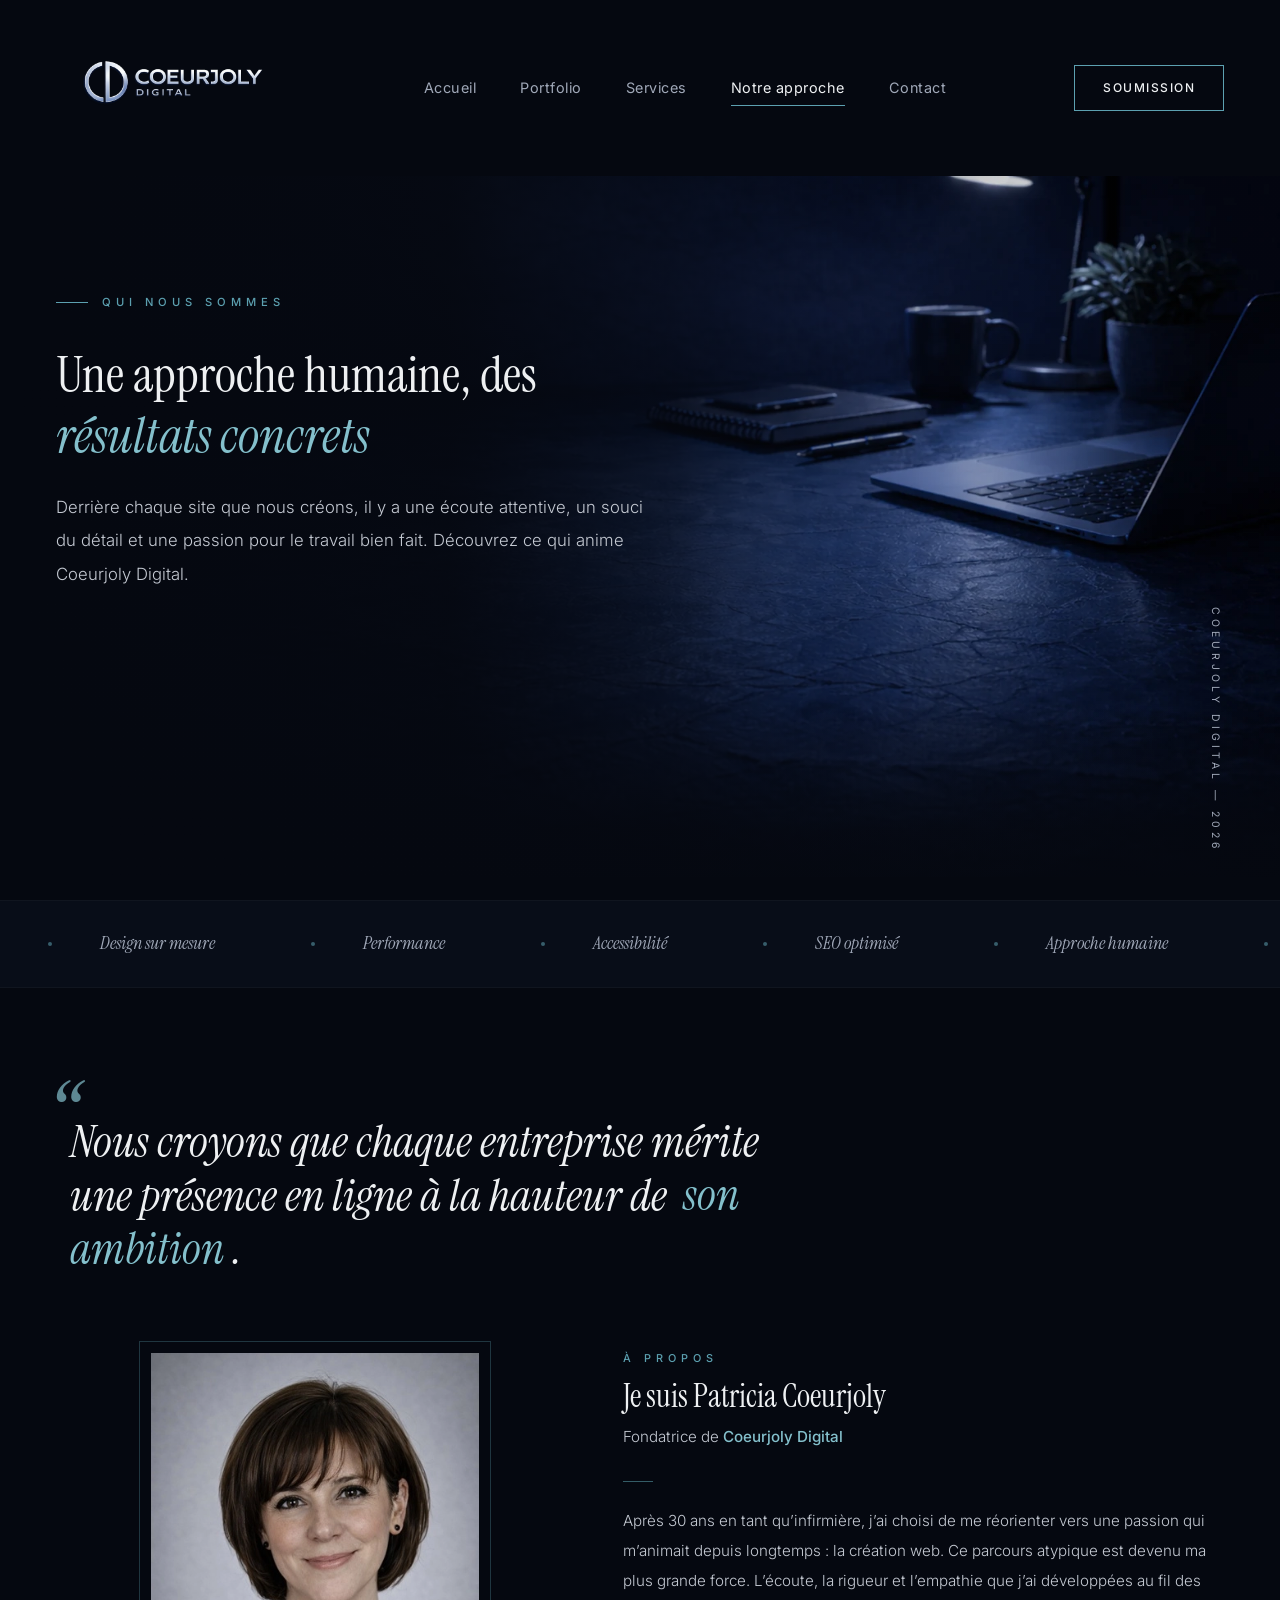
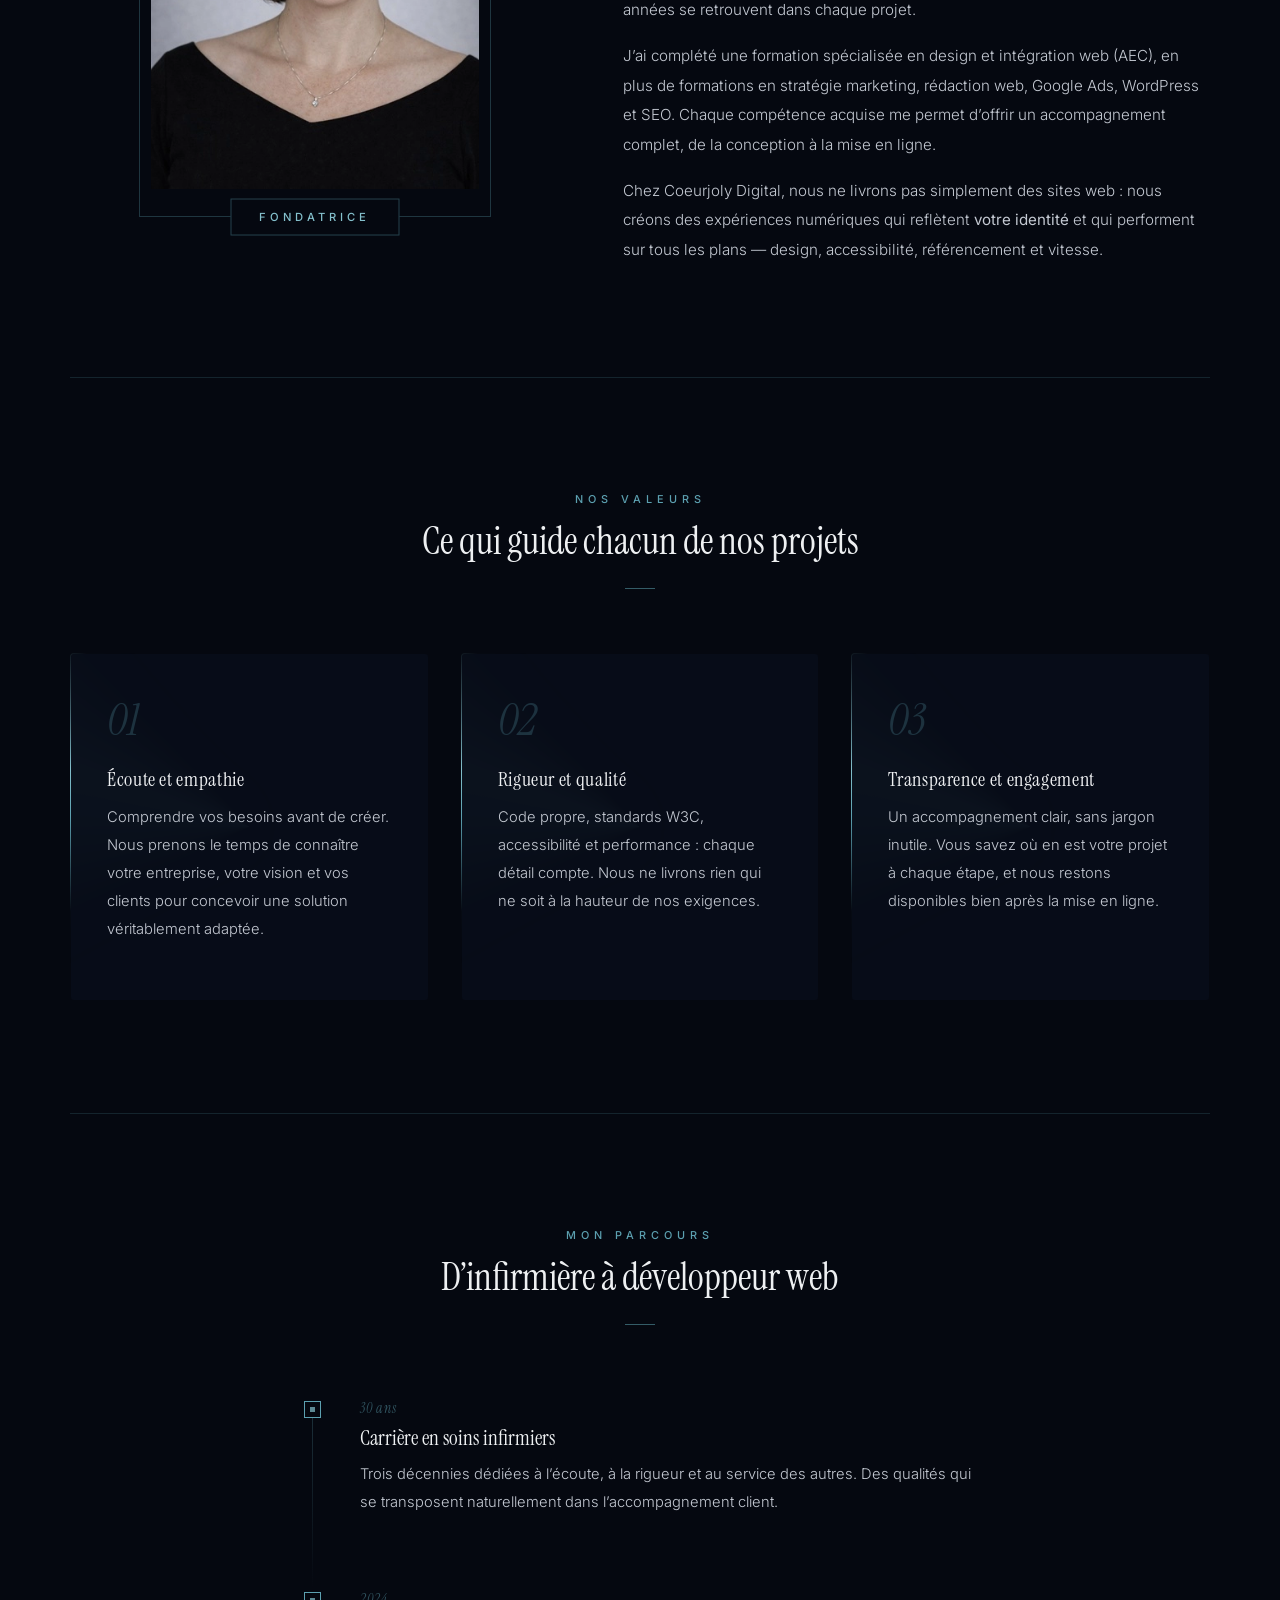
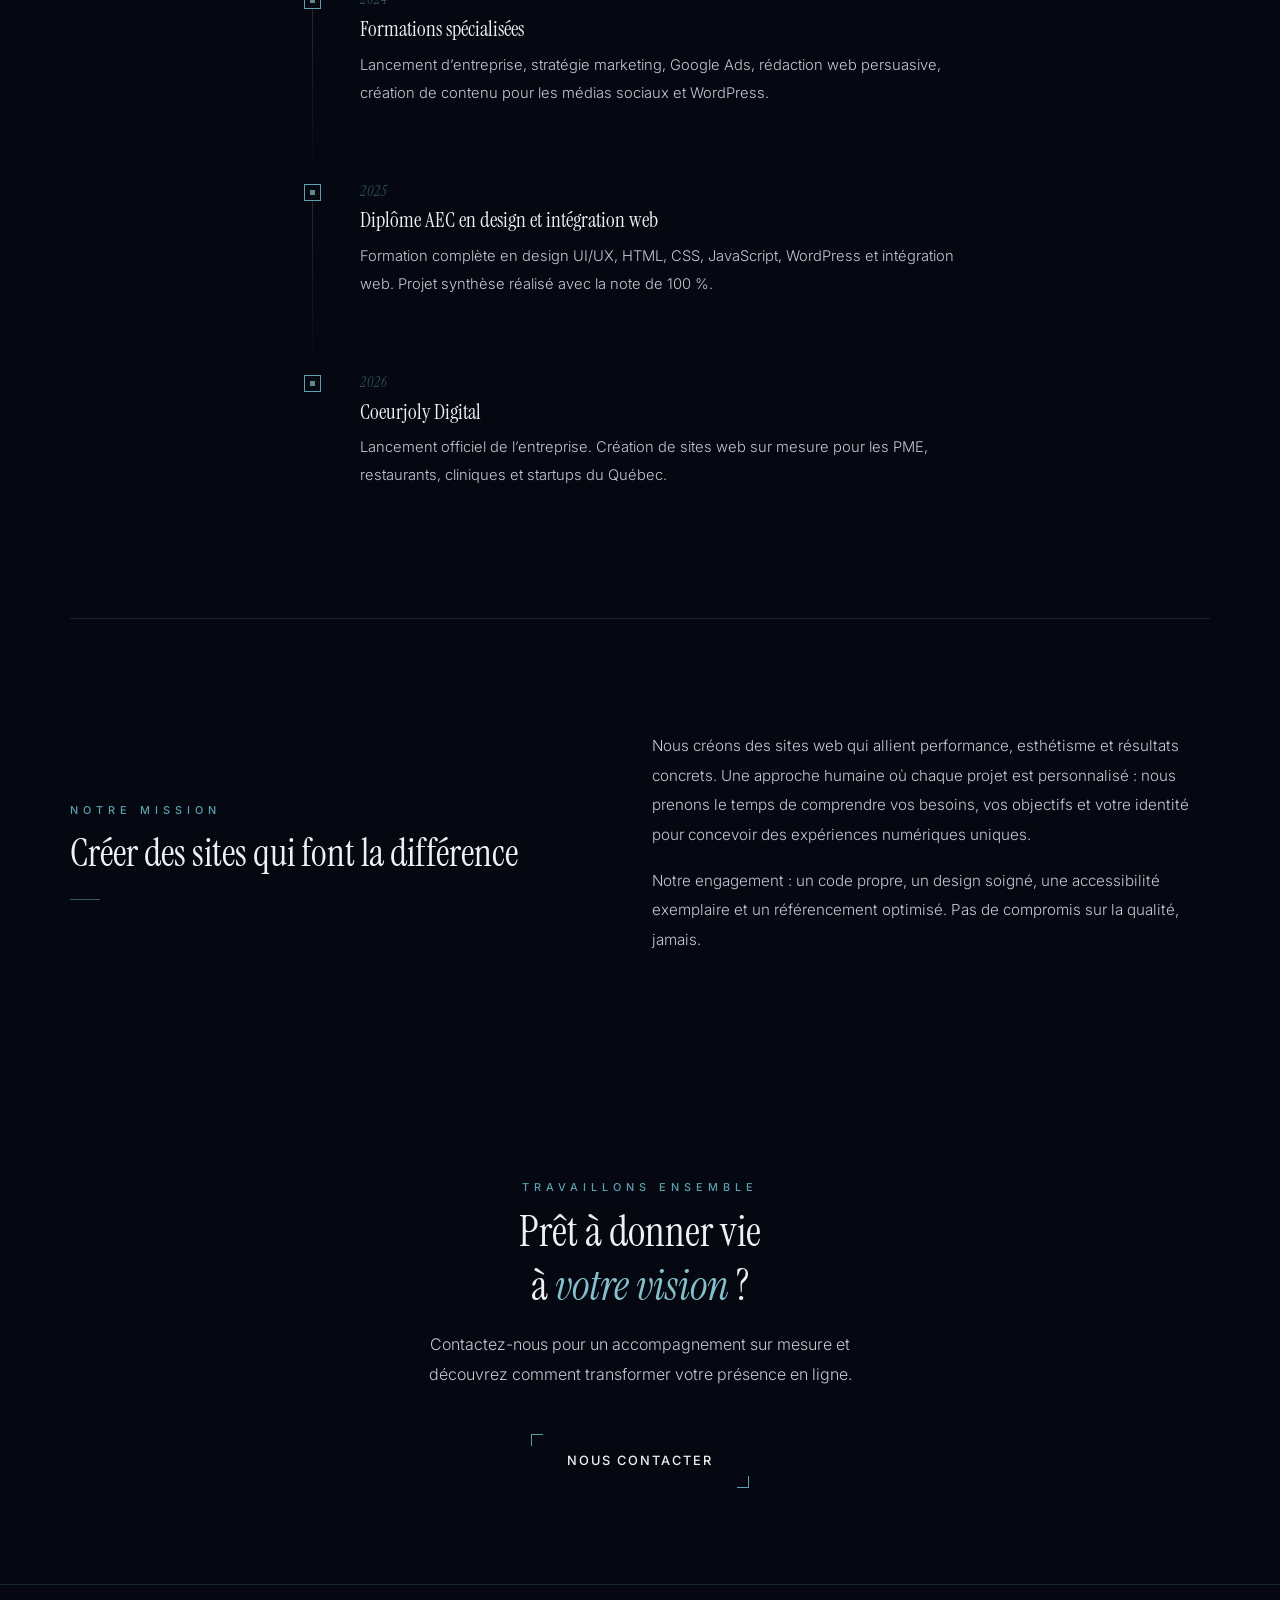
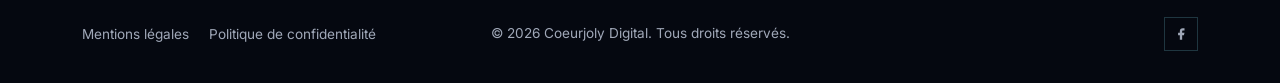
==== commit 46ed0c9f: "uniformisation des hero sur toute les pages / css et responsive ajusté" ====
--- a/a-propos.html
+++ b/a-propos.html
@@ -55,11 +55,12 @@
     <section class="pagehero" aria-labelledby="ph">
       <div class="pagehero__bg" aria-hidden="true"></div>
       <div class="pagehero__fade" aria-hidden="true"></div>
-      <div class="container pagehero__inner">
+      <div class="pagehero__inner">
         <p class="hero__tag">Qui nous sommes</p>
         <h1 id="ph" class="pagehero__h1">Une approche humaine, des <i>r&eacute;sultats concrets</i></h1>
         <p class="pagehero__desc">Derri&egrave;re chaque site que nous cr&eacute;ons, il y a une &eacute;coute attentive, un souci du d&eacute;tail et une passion pour le travail bien fait. D&eacute;couvrez ce qui anime Coeurjoly Digital.</p>
       </div>
+      <span class="hero__side" aria-hidden="true">Coeurjoly Digital &mdash; 2026</span>
     </section>
 
     <div class="marquee" aria-hidden="true">
@@ -88,7 +89,7 @@
             <div class="about__card">
               <div class="about__card-border" aria-hidden="true"></div>
               <div class="about__card-inner">
-                <img class="about__photo" src="assets/images/entrepreneure.webp"
+                <img class="about__photo" src="assets/images/entrepreneur.webp"
                   alt="Patricia Coeurjoly, fondatrice de Coeurjoly Digital" width="340" height="420" loading="lazy">
               </div>
               <span class="about__card-label">Fondatrice</span>
@@ -255,4 +256,4 @@
   <script src="https://cdn.jsdelivr.net/npm/bootstrap@5.3.3/dist/js/bootstrap.bundle.min.js"></script>
   <script src="assets/js/index.js"></script>
 </body>
-</html>
+</html>
--- a/assets/css/styles.css
+++ b/assets/css/styles.css
@@ -78,12 +78,8 @@
 }
 
 @keyframes marquee {
-  0% {
-    transform: translateX(0);
-  }
-  100% {
-    transform: translateX(-50%);
-  }
+  0% { transform: translateX(0); }
+  100% { transform: translateX(-50%); }
 }
 
 @property --border-angle {
@@ -106,6 +102,63 @@
 .rv--on {
   opacity: 1;
   transform: translateY(0);
+}
+
+/* ============ Polices serif — base commune ============ */
+.hero__h1,
+.pagehero__h1,
+.about__intro,
+.about__name,
+.about__label,
+.sec-h2,
+.cta-block__h,
+.ct-cta__h,
+.adv-card__h,
+.adv-card__num,
+.svc-card__h,
+.svc-card__num,
+.stat__num,
+.pf-card__h,
+.pf-card--feat .pf-card__h,
+.pf-quality__score,
+.process__h,
+.ct-cta__num,
+.ct__detail-label,
+.ct__form-title,
+.legal__h3,
+.sm__legend {
+  font-family: var(--serif);
+  font-weight: 400;
+}
+
+/* Italique accent — commun à plusieurs titres */
+.hero__h1 i,
+.pagehero__h1 i,
+.cta-block__h i,
+.ct-cta__h i {
+  font-style: italic;
+  color: var(--accent-soft);
+}
+
+/* Texte corps — pattern commun aux cartes */
+.adv-card__p,
+.svc-card__p,
+.process__p,
+.pf-card__p {
+  font-size: 0.92rem;
+  color: var(--text-dim);
+  font-weight: 300;
+  line-height: 1.9;
+}
+
+/* Centrage de .sec-line dans les en-têtes de sections */
+.adv__header .sec-line,
+.svc__header .sec-line,
+.process__header .sec-line,
+.pf__header .sec-line,
+.apr-values__header .sec-line,
+.apr-journey__header .sec-line {
+  margin: 1.25rem auto 0;
 }
 
 /* ============ NAV ============ */
@@ -235,18 +288,9 @@
   transition: all 0.3s;
 }
 
-.topbar__toggle span:nth-child(1) {
-  top: 0;
-}
-
-.topbar__toggle span:nth-child(2) {
-  top: 50%;
-  transform: translateY(-50%);
-}
-
-.topbar__toggle span:nth-child(3) {
-  bottom: 0;
-}
+.topbar__toggle span:nth-child(1) { top: 0; }
+.topbar__toggle span:nth-child(2) { top: 50%; transform: translateY(-50%); }
+.topbar__toggle span:nth-child(3) { bottom: 0; }
 
 /* ============ HERO ============ */
 .hero {
@@ -256,16 +300,22 @@
   overflow: hidden;
 }
 
-.hero__bg {
+/* Fond commun hero + sous-pages */
+.hero__bg,
+.pagehero__bg {
   position: absolute;
   inset: 0;
   background-image: url('../images/arriere-plan-ordi.webp');
   background-size: cover;
-  background-position: right top;
   background-repeat: no-repeat;
 }
 
-.hero__fade {
+.hero__bg { background-position: right top; }
+.pagehero__bg { background-size: contain; background-position: right center; }
+
+/* Dégradé commun hero + sous-pages */
+.hero__fade,
+.pagehero__fade {
   position: absolute;
   inset: 0;
   background:
@@ -321,19 +371,12 @@
 }
 
 .hero__h1 {
-  font-family: var(--serif);
   font-size: 3.8rem;
-  font-weight: 400;
   line-height: 1.15;
   color: var(--text);
   margin-bottom: 1.75rem;
   opacity: 0;
   animation: fadeUp 0.8s var(--ease) 0.45s forwards;
-}
-
-.hero__h1 i {
-  font-style: italic;
-  color: var(--accent-soft);
 }
 
 .hero__desc {
@@ -491,9 +534,7 @@
 }
 
 .sec-h2 {
-  font-family: var(--serif);
   font-size: 2.4rem;
-  font-weight: 400;
   color: var(--text);
   line-height: 1.35;
 }
@@ -513,9 +554,7 @@
 }
 
 .about__intro {
-  font-family: var(--serif);
   font-size: 2.8rem;
-  font-weight: 400;
   font-style: italic;
   color: var(--text);
   line-height: 1.2;
@@ -614,9 +653,7 @@
 }
 
 .about__name {
-  font-family: var(--serif);
   font-size: 2rem;
-  font-weight: 400;
   color: var(--text);
   line-height: 1.3;
   margin-bottom: 0.3rem;
@@ -643,9 +680,7 @@
 }
 
 .about__label {
-  font-family: var(--serif);
   font-size: 1.25rem;
-  font-weight: 400;
   font-style: italic;
   color: var(--text);
   margin-top: 3rem;
@@ -693,9 +728,7 @@
 }
 
 .stat__num {
-  font-family: var(--serif);
   font-size: 3.2rem;
-  font-weight: 400;
   color: var(--accent-soft);
   line-height: 1;
   margin-bottom: 0.5rem;
@@ -719,10 +752,6 @@
 .adv__header {
   text-align: center;
   margin-bottom: 4rem;
-}
-
-.adv__header .sec-line {
-  margin: 1.25rem auto 0;
 }
 
 .adv__grid {
@@ -761,7 +790,7 @@
 
 .adv-card:hover .adv-card__content {
   box-shadow:
-    0 1.25rem 3.125rem rgba(0, 0, 0, 0.4),
+    0 1.25rem 3.5rem rgba(0, 0, 0, 0.4),
     0 0 2.5rem rgba(92, 160, 176, 0.06);
 }
 
@@ -785,9 +814,7 @@
 }
 
 .adv-card__num {
-  font-family: var(--serif);
   font-size: 2.8rem;
-  font-weight: 400;
   font-style: italic;
   color: var(--accent);
   opacity: 0.25;
@@ -802,9 +829,7 @@
 }
 
 .adv-card__h {
-  font-family: var(--serif);
   font-size: 1.25rem;
-  font-weight: 400;
   color: var(--text);
   margin-bottom: 0.85rem;
   letter-spacing: 0.04rem;
@@ -813,13 +838,6 @@
 
 .adv-card:hover .adv-card__h {
   color: var(--accent-soft);
-}
-
-.adv-card__p {
-  font-size: 0.92rem;
-  color: var(--text-dim);
-  line-height: 1.9;
-  font-weight: 300;
 }
 
 /* ============ CTA ============ */
@@ -829,16 +847,9 @@
 }
 
 .cta-block__h {
-  font-family: var(--serif);
   font-size: 2.6rem;
-  font-weight: 400;
   color: var(--text);
   line-height: 1.3;
-}
-
-.cta-block__h i {
-  font-style: italic;
-  color: var(--accent-soft);
 }
 
 .cta-block__p {
@@ -895,56 +906,33 @@
   fill: currentColor;
 }
 
-/* ============ Page Hero (sous-pages) ============ */
+/* ============ Page Hero — sous-pages (identique au hero index) ============ */
 .pagehero {
   position: relative;
-  padding: 12rem 0 6rem;
+  height: 100vh;
+  display: flex;
   overflow: hidden;
 }
 
-.pagehero__bg {
-  position: absolute;
-  inset: 0;
-  background-image: url('../images/arriere-plan-ordi.webp');
-  background-size: cover;
-  background-position: right top;
-  background-repeat: no-repeat;
-  opacity: 0.3;
-}
-
-.pagehero__fade {
-  position: absolute;
-  inset: 0;
-  background:
-    linear-gradient(
-      180deg,
-      var(--dark) 0%,
-      rgba(5, 8, 16, 0.7) 40%,
-      rgba(5, 8, 16, 0.85) 70%,
-      var(--dark) 100%
-    );
-}
-
 .pagehero__inner {
   position: relative;
   z-index: 2;
-  max-width: 46rem;
+  width: 52%;
+  min-width: 19.375rem;
+  max-width: 42rem;
+  display: flex;
+  flex-direction: column;
+  justify-content: center;
+  padding: 0 0 0 3.5rem;
 }
 
 .pagehero__h1 {
-  font-family: var(--serif);
   font-size: 3.2rem;
-  font-weight: 400;
   line-height: 1.2;
   color: var(--text);
   margin-bottom: 1.5rem;
   opacity: 0;
   animation: fadeUp 0.8s var(--ease) 0.3s forwards;
-}
-
-.pagehero__h1 i {
-  font-style: italic;
-  color: var(--accent-soft);
 }
 
 .pagehero__desc {
@@ -967,10 +955,6 @@
   margin-bottom: 4.5rem;
 }
 
-.svc__header .sec-line {
-  margin: 1.25rem auto 0;
-}
-
 .svc__grid {
   display: grid;
   grid-template-columns: repeat(2, 1fr);
@@ -985,10 +969,11 @@
   overflow: hidden;
 }
 
-.svc-card:hover {
+.svc-card:hover,
+.pf-card:hover {
   border-color: var(--border-hover);
   box-shadow:
-    0 1.25rem 3.75rem rgba(0, 0, 0, 0.35),
+    0 1.25rem 3.5rem rgba(0, 0, 0, 0.35),
     0 0 2.5rem var(--accent-glow);
 }
 
@@ -1018,9 +1003,7 @@
 }
 
 .svc-card__num {
-  font-family: var(--serif);
   font-size: 2.4rem;
-  font-weight: 400;
   font-style: italic;
   color: var(--accent);
   opacity: 0.2;
@@ -1044,15 +1027,14 @@
   opacity: 0.75;
 }
 
-.svc-card__icon svg {
+.svc-card__icon svg,
+.ct__detail-icon svg {
   width: 100%;
   height: 100%;
 }
 
 .svc-card__h {
-  font-family: var(--serif);
   font-size: 1.35rem;
-  font-weight: 400;
   color: var(--text);
   margin-bottom: 0.85rem;
   transition: color 0.3s;
@@ -1060,14 +1042,6 @@
 
 .svc-card:hover .svc-card__h {
   color: var(--accent-soft);
-}
-
-.svc-card__p {
-  font-size: 0.92rem;
-  color: var(--text-dim);
-  line-height: 1.9;
-  font-weight: 300;
-  margin-bottom: 1.5rem;
 }
 
 .svc-card__list {
@@ -1082,8 +1056,7 @@
   font-size: 0.85rem;
   color: var(--text-muted);
   font-weight: 300;
-  padding: 0.35rem 0;
-  padding-left: 1.25rem;
+  padding: 0.35rem 0 0.35rem 1.25rem;
   position: relative;
   line-height: 1.7;
 }
@@ -1110,10 +1083,6 @@
   margin-bottom: 4.5rem;
 }
 
-.process__header .sec-line {
-  margin: 1.25rem auto 0;
-}
-
 .process__track {
   position: relative;
   max-width: 42rem;
@@ -1163,10 +1132,6 @@
   height: 0.3125rem;
   background: var(--accent-soft);
   opacity: 0.7;
-}
-
-.process__body {
-  padding-top: 0;
 }
 
 .process__num {
@@ -1181,19 +1146,9 @@
 }
 
 .process__h {
-  font-family: var(--serif);
   font-size: 1.3rem;
-  font-weight: 400;
   color: var(--text);
   margin-bottom: 0.6rem;
-}
-
-.process__p {
-  font-size: 0.92rem;
-  color: var(--text-dim);
-  line-height: 1.9;
-  font-weight: 300;
-  max-width: 34rem;
 }
 
 /* ============ Portfolio ============ */
@@ -1204,10 +1159,6 @@
 .pf__header {
   text-align: center;
   margin-bottom: 4.5rem;
-}
-
-.pf__header .sec-line {
-  margin: 1.25rem auto 0;
 }
 
 .pf__grid {
@@ -1222,13 +1173,6 @@
   border: 0.0625rem solid var(--border);
   overflow: hidden;
   transition: border-color 0.4s var(--ease), box-shadow 0.4s var(--ease);
-}
-
-.pf-card:hover {
-  border-color: var(--border-hover);
-  box-shadow:
-    0 1.25rem 3.75rem rgba(0, 0, 0, 0.35),
-    0 0 2.5rem var(--accent-glow);
 }
 
 .pf-card--feat {
@@ -1286,11 +1230,7 @@
 .pf-card__overlay {
   position: absolute;
   inset: 0;
-  background: linear-gradient(
-    180deg,
-    transparent 40%,
-    rgba(5, 8, 16, 0.3) 100%
-  );
+  background: linear-gradient(180deg, transparent 40%, rgba(5, 8, 16, 0.3) 100%);
   transition: opacity 0.4s var(--ease);
 }
 
@@ -1320,9 +1260,7 @@
 }
 
 .pf-card__h {
-  font-family: var(--serif);
   font-size: 1.4rem;
-  font-weight: 400;
   color: var(--text);
   margin-bottom: 0.75rem;
   transition: color 0.3s;
@@ -1337,10 +1275,6 @@
 }
 
 .pf-card__p {
-  font-size: 0.92rem;
-  color: var(--text-dim);
-  line-height: 1.9;
-  font-weight: 300;
   margin-bottom: 1.25rem;
 }
 
@@ -1422,9 +1356,7 @@
 }
 
 .pf-quality__score {
-  font-family: var(--serif);
   font-size: 2.6rem;
-  font-weight: 400;
   font-style: italic;
   color: var(--accent-soft);
   line-height: 1;
@@ -1445,7 +1377,7 @@
   margin: 0;
 }
 
-/* ============ Notre approche (About Page) ============ */
+/* ============ Notre approche — page ============ */
 .apr {
   padding: 8rem 0 6rem;
 }
@@ -1476,10 +1408,6 @@
   margin-bottom: 4rem;
 }
 
-.apr-values__header .sec-line {
-  margin: 1.25rem auto 0;
-}
-
 .apr-journey {
   padding: 7rem 0;
   border-top: 0.0625rem solid var(--border);
@@ -1490,14 +1418,11 @@
   margin-bottom: 4.5rem;
 }
 
-.apr-journey__header .sec-line {
-  margin: 1.25rem auto 0;
-}
-
 .apr-mission {
   padding: 7rem 0;
   border-top: 0.0625rem solid var(--border);
 }
+
 /* ============ Contact ============ */
 .ct {
   padding: 7rem 0;
@@ -1540,15 +1465,8 @@
   margin-top: 0.15rem;
 }
 
-.ct__detail-icon svg {
-  width: 100%;
-  height: 100%;
-}
-
 .ct__detail-label {
-  font-family: var(--serif);
   font-size: 1rem;
-  font-weight: 400;
   color: var(--text);
   margin-bottom: 0.15rem;
 }
@@ -1603,14 +1521,12 @@
 }
 
 .ct__form {
-  background: var(--dark-card);
+  background: #080d18;
   padding: 3rem 2.75rem;
 }
 
 .ct__form-title {
-  font-family: var(--serif);
   font-size: 1.35rem;
-  font-weight: 400;
   color: var(--text);
   margin-bottom: 2.25rem;
 }
@@ -1732,6 +1648,112 @@
   width: 100%;
   height: 100%;
 }
+
+/* ============ Contact CTA Banner ============ */
+.ct-cta {
+  padding: 0 0 7rem;
+}
+
+.ct-cta__wrap {
+  display: grid;
+  grid-template-columns: 1fr 0.85fr;
+  gap: 0;
+  max-width: 78%;
+  margin: 0 auto;
+  border: 0.0625rem solid var(--border);
+  background: var(--dark-card);
+  position: relative;
+  overflow: hidden;
+}
+
+.ct-cta__wrap::before {
+  content: '';
+  position: absolute;
+  top: 0;
+  left: 0;
+  width: 0.1875rem;
+  height: 100%;
+  background: linear-gradient(180deg, var(--accent), var(--accent-soft), transparent);
+  opacity: 0.6;
+}
+
+.ct-cta__left {
+  padding: 3.5rem 3.5rem 3.5rem 4rem;
+  border-right: 0.0625rem solid var(--border);
+}
+
+.ct-cta__right {
+  padding: 3.5rem 3rem;
+  display: flex;
+  align-items: center;
+}
+
+.ct-cta__tag {
+  font-size: 0.68rem;
+  font-weight: 500;
+  letter-spacing: 0.3125rem;
+  text-transform: uppercase;
+  color: var(--accent);
+  margin-bottom: 0.85rem;
+}
+
+.ct-cta__h {
+  font-size: 2.1rem;
+  color: var(--text);
+  line-height: 1.3;
+  margin-bottom: 1.25rem;
+}
+
+.ct-cta__p {
+  font-size: 0.92rem;
+  color: var(--text-dim);
+  line-height: 1.95;
+  font-weight: 300;
+  max-width: 30rem;
+  margin-bottom: 2.5rem;
+}
+
+.ct-cta__btn {
+  display: inline-block;
+}
+
+.ct-cta__list {
+  list-style: none;
+  padding: 0;
+  margin: 0;
+  width: 100%;
+  display: flex;
+  flex-direction: column;
+  gap: 1.5rem;
+}
+
+.ct-cta__item {
+  display: flex;
+  align-items: baseline;
+  gap: 1rem;
+}
+
+.ct-cta__num {
+  font-size: 1.35rem;
+  font-style: italic;
+  color: var(--accent);
+  opacity: 0.4;
+  flex-shrink: 0;
+  line-height: 1;
+  transition: opacity 0.3s;
+}
+
+.ct-cta__wrap:hover .ct-cta__num {
+  opacity: 0.65;
+}
+
+.ct-cta__item-text {
+  font-size: 0.88rem;
+  color: var(--text-dim);
+  font-weight: 300;
+  line-height: 1.6;
+}
+
 /* ============ Mentions légales & Confidentialité ============ */
 .legal {
   padding: 7rem 0 6rem;
@@ -1831,9 +1853,7 @@
 }
 
 .legal__h3 {
-  font-family: var(--serif);
   font-size: 1.15rem;
-  font-weight: 400;
   color: var(--text);
   margin-bottom: 0.85rem;
   display: flex;
--- a/assets/css/responsive.css
+++ b/assets/css/responsive.css
@@ -1,12 +1,9 @@
-/* ============ Responsive — Media Queries Only ============ */
-
-/* ============ Tablet — max 991px ============ */
+/* ============ Responsive — Media Queries uniquement ============ */
+
+/* ============ Tablette — max 991px ============ */
 @media (max-width: 61.9375rem) {
 
-  .topbar {
-    padding: 0.5rem 2rem;
-  }
-
+  .topbar,
   .topbar--solid {
     padding: 0.5rem 2rem;
   }
@@ -106,6 +103,11 @@
     padding: 10rem 0 5rem;
   }
 
+  .pagehero__inner {
+    width: 65%;
+    padding-left: 2rem;
+  }
+
   .pagehero__h1 {
     font-size: 2.6rem;
   }
@@ -174,15 +176,69 @@
   .ct__grid {
     gap: 3rem;
   }
+
+  .ct-cta__wrap {
+    max-width: 100%;
+    grid-template-columns: 1fr;
+  }
+
+  .ct-cta__left {
+    padding: 3rem 2.5rem;
+    border-right: none;
+    border-bottom: 0.0625rem solid var(--border);
+  }
+
+  .ct-cta__right {
+    padding: 2.5rem 2.5rem;
+  }
+
+  .sm {
+    padding: 4rem 0 5rem;
+  }
+
+  /* Légal */
+  .legal {
+    padding: 5rem 0 4rem;
+  }
+
+  .legal__nav {
+    position: static;
+    flex-direction: row;
+    flex-wrap: wrap;
+    gap: 0.5rem;
+    margin-bottom: 3rem;
+    padding-bottom: 2rem;
+    border-bottom: 0.0625rem solid var(--border);
+  }
+
+  .legal__nav-link {
+    border-left: none;
+    border: 0.0625rem solid var(--border);
+    padding: 0.4rem 0.875rem;
+    font-size: 0.75rem;
+  }
+
+  .legal__nav-link:hover,
+  .legal__nav-link--on {
+    padding-left: 0.875rem;
+    border-color: var(--accent);
+    background: var(--accent-glow);
+  }
+
+  .legal__nav-sep {
+    display: none;
+  }
+
+  .legal__block + .legal__block {
+    margin-top: 4rem;
+    padding-top: 4rem;
+  }
 }
 
 /* ============ Mobile — max 767px ============ */
 @media (max-width: 47.9375rem) {
 
-  .topbar {
-    padding: 0.5rem 1.25rem;
-  }
-
+  .topbar,
   .topbar--solid {
     padding: 0.5rem 1.25rem;
   }
@@ -305,6 +361,12 @@
     padding: 8rem 0 3.5rem;
   }
 
+  .pagehero__inner {
+    width: 100%;
+    max-width: 100%;
+    padding: 8rem 1.25rem 3rem;
+  }
+
   .pagehero__h1 {
     font-size: 2rem;
   }
@@ -369,10 +431,7 @@
     min-height: auto;
   }
 
-  .pf-card__body {
-    padding: 1.75rem 1.5rem 2rem;
-  }
-
+  .pf-card__body,
   .pf-card--feat .pf-card__body {
     padding: 1.75rem 1.5rem 2rem;
   }
@@ -438,6 +497,51 @@
     font-size: 1.2rem;
   }
 
+  .ct-cta {
+    padding: 0 0 4rem;
+  }
+
+  .ct-cta__left {
+    padding: 2.5rem 1.75rem;
+  }
+
+  .ct-cta__right {
+    padding: 2rem 1.75rem 2.5rem;
+  }
+
+  .ct-cta__h {
+    font-size: 1.7rem;
+  }
+
+  .sm {
+    padding: 3.5rem 0 4rem;
+  }
+
+  .sm__form {
+    padding: 2.25rem 1.5rem 2rem;
+  }
+
+  .sm__legend {
+    font-size: 1.25rem;
+  }
+
+  .sm__checks {
+    grid-template-columns: 1fr;
+  }
+
+  .sm__radios {
+    flex-direction: column;
+    gap: 0.625rem;
+  }
+
+  .sm__radio {
+    padding: 0.75rem 1.25rem;
+  }
+
+  .sm__radio-text {
+    white-space: normal;
+  }
+
   .ft .row {
     text-align: center;
   }
@@ -449,159 +553,8 @@
   .ft__logo img {
     height: 4.5rem;
   }
-}
-
-/* ============ Petit mobile — max 480px ============ */
-@media (max-width: 30rem) {
-
-  .topbar__logo img {
-    height: 4rem;
-  }
-
-  .hero__left {
-    padding: 7rem 1rem 2.5rem;
-  }
-
-  .hero__h1 {
-    font-size: 1.9rem;
-  }
-
-  .hero__desc {
-    font-size: 0.85rem;
-    line-height: 1.8;
-  }
-
-  .hero__tag {
-    font-size: 0.6rem;
-  }
-
-  .about__intro {
-    font-size: 1.5rem;
-  }
-
-  .about__name {
-    font-size: 1.4rem;
-  }
-
-  .about__card {
-    max-width: 15rem;
-  }
-
-  .btn-corners {
-    font-size: 0.7rem;
-    padding: 0.85rem 1.75rem;
-  }
-
-  .sec-h2 {
-    font-size: 1.5rem;
-  }
-
-  .cta-block__h {
-    font-size: 1.5rem;
-  }
-
-  .pagehero {
-    padding: 7rem 0 2.5rem;
-  }
-
-  .pagehero__h1 {
-    font-size: 1.7rem;
-  }
-
-  .pagehero__desc {
-    font-size: 0.85rem;
-    line-height: 1.8;
-  }
-
-  .svc-card__content {
-    padding: 1.75rem 1.25rem;
-  }
-
-  .process__step {
-    padding-left: 2.25rem;
-  }
-
-  .pf-card__body {
-    padding: 1.5rem 1.25rem 1.75rem;
-  }
-
-  .pf-card__h {
-    font-size: 1.25rem;
-  }
-
-  .pf-card--feat .pf-card__h {
-    font-size: 1.25rem;
-  }
-
-  .pf-quality__grid {
-    grid-template-columns: 1fr 1fr;
-    gap: 0.75rem;
-  }
-
-  .pf-quality__item {
-    padding: 1.25rem 1rem;
-  }
-
-  .pf-quality__score {
-    font-size: 1.8rem;
-  }
-
-  .pf-quality__label {
-    font-size: 0.65rem;
-    letter-spacing: 0.0625rem;
-  }
-
-  .ct__form {
-    padding: 2rem 1.25rem;
-  }
-
-  .ct__detail-icon {
-    width: 1.75rem;
-    height: 1.75rem;
-  }
-}
-/* ============ Legal — Tablet max 991px ============ */
-@media (max-width: 61.9375rem) {
-  .legal__nav {
-    position: static;
-    flex-direction: row;
-    flex-wrap: wrap;
-    gap: 0.5rem;
-    margin-bottom: 3rem;
-    padding-bottom: 2rem;
-    border-bottom: 0.0625rem solid var(--border);
-  }
-
-  .legal__nav-link {
-    border-left: none;
-    border: 0.0625rem solid var(--border);
-    padding: 0.4rem 0.875rem;
-    font-size: 0.75rem;
-  }
-
-  .legal__nav-link:hover,
-  .legal__nav-link--on {
-    padding-left: 0.875rem;
-    border-color: var(--accent);
-    background: var(--accent-glow);
-  }
-
-  .legal__nav-sep {
-    display: none;
-  }
-
-  .legal__block + .legal__block {
-    margin-top: 4rem;
-    padding-top: 4rem;
-  }
-
-  .legal {
-    padding: 5rem 0 4rem;
-  }
-}
-
-/* ============ Legal — Mobile max 767px ============ */
-@media (max-width: 47.9375rem) {
+
+  /* Légal */
   .legal {
     padding: 4rem 0 3rem;
   }
@@ -623,103 +576,139 @@
   }
 
   .legal__box {
-    padding: 1.25rem 1.25rem;
+    padding: 1.25rem;
   }
 }
 
-/* ============ &Agrave; int&eacute;grer dans responsive.css ============
-   Coller chaque bloc dans le @media correspondant d&eacute;j&agrave; existant
-   ======================================================= */
-
-/* Dans @media (max-width: 61.9375rem) — Tablet */
-
-.sm {
-  padding: 4rem 0 5rem;
-}
-
-.ct-options {
-  padding: 0 0 5rem;
-}
-
-.ct-options__grid {
-  gap: 1.25rem;
-}
-
-.ct-option {
-  padding: 2.5rem 2rem;
-}
-
-/* Dans @media (max-width: 47.9375rem) — Mobile */
-
-.sm {
-  padding: 3.5rem 0 4rem;
-}
-
-.sm__form {
-  padding: 2.25rem 1.5rem 2rem;
-}
-
-.sm__legend {
-  font-size: 1.25rem;
-}
-
-.sm__checks {
-  grid-template-columns: 1fr;
-}
-
-.sm__radios {
-  flex-direction: column;
-  gap: 0.625rem;
-}
-
-.sm__radio {
-  padding: 0.75rem 1.25rem;
-}
-
-.sm__radio-text {
-  white-space: normal;
-}
-
-.ct-options {
-  padding: 0 0 4rem;
-}
-
-.ct-options__grid {
-  grid-template-columns: 1fr;
-}
-
-.ct-option {
-  padding: 2.25rem 1.75rem;
-}
-
-.ct-option__h {
-  font-size: 1.35rem;
-}
-
-/* Dans @media (max-width: 30rem) — Petit mobile */
-
-.sm__progress {
-  gap: 0;
-}
-
-.sm__step-line {
-  min-width: 1.25rem;
-  max-width: 2.5rem;
-}
-
-.sm__step-label {
-  font-size: 0.55rem;
-  letter-spacing: 0.06rem;
-}
-
-.sm__step-num {
-  width: 1.875rem;
-  height: 1.875rem;
-  font-size: 0.7rem;
-}
-
-.sm__next,
-.sm__submit {
-  padding: 0.875rem 1.5rem;
-  font-size: 0.72rem;
+/* ============ Petit mobile — max 480px ============ */
+@media (max-width: 30rem) {
+
+  .topbar__logo img {
+    height: 4rem;
+  }
+
+  .hero__left {
+    padding: 7rem 1rem 2.5rem;
+  }
+
+  .hero__h1 {
+    font-size: 1.9rem;
+  }
+
+  .hero__desc,
+  .pagehero__desc {
+    font-size: 0.85rem;
+    line-height: 1.8;
+  }
+
+  .hero__tag {
+    font-size: 0.6rem;
+  }
+
+  .about__intro {
+    font-size: 1.5rem;
+  }
+
+  .about__name {
+    font-size: 1.4rem;
+  }
+
+  .about__card {
+    max-width: 15rem;
+  }
+
+  .btn-corners {
+    font-size: 0.7rem;
+    padding: 0.85rem 1.75rem;
+  }
+
+  .sec-h2 {
+    font-size: 1.5rem;
+  }
+
+  .cta-block__h {
+    font-size: 1.5rem;
+  }
+
+  .pagehero {
+    padding: 7rem 0 2.5rem;
+  }
+
+  .pagehero__inner {
+    padding: 7rem 1rem 2.5rem;
+  }
+
+  .pagehero__h1 {
+    font-size: 1.7rem;
+  }
+
+  .svc-card__content {
+    padding: 1.75rem 1.25rem;
+  }
+
+  .process__step {
+    padding-left: 2.25rem;
+  }
+
+  .pf-card__body {
+    padding: 1.5rem 1.25rem 1.75rem;
+  }
+
+  .pf-card__h,
+  .pf-card--feat .pf-card__h {
+    font-size: 1.25rem;
+  }
+
+  .pf-quality__grid {
+    grid-template-columns: 1fr 1fr;
+    gap: 0.75rem;
+  }
+
+  .pf-quality__item {
+    padding: 1.25rem 1rem;
+  }
+
+  .pf-quality__score {
+    font-size: 1.8rem;
+  }
+
+  .pf-quality__label {
+    font-size: 0.65rem;
+    letter-spacing: 0.0625rem;
+  }
+
+  .ct__form {
+    padding: 2rem 1.25rem;
+  }
+
+  .ct__detail-icon {
+    width: 1.75rem;
+    height: 1.75rem;
+  }
+
+  .sm__progress {
+    gap: 0;
+  }
+
+  .sm__step-line {
+    min-width: 1.25rem;
+    max-width: 2.5rem;
+  }
+
+  .sm__step-label {
+    font-size: 0.55rem;
+    letter-spacing: 0.06rem;
+  }
+
+  .sm__step-num {
+    width: 1.875rem;
+    height: 1.875rem;
+    font-size: 0.7rem;
+  }
+
+  .sm__next,
+  .sm__submit {
+    padding: 0.875rem 1.5rem;
+    font-size: 0.72rem;
+  }
 }
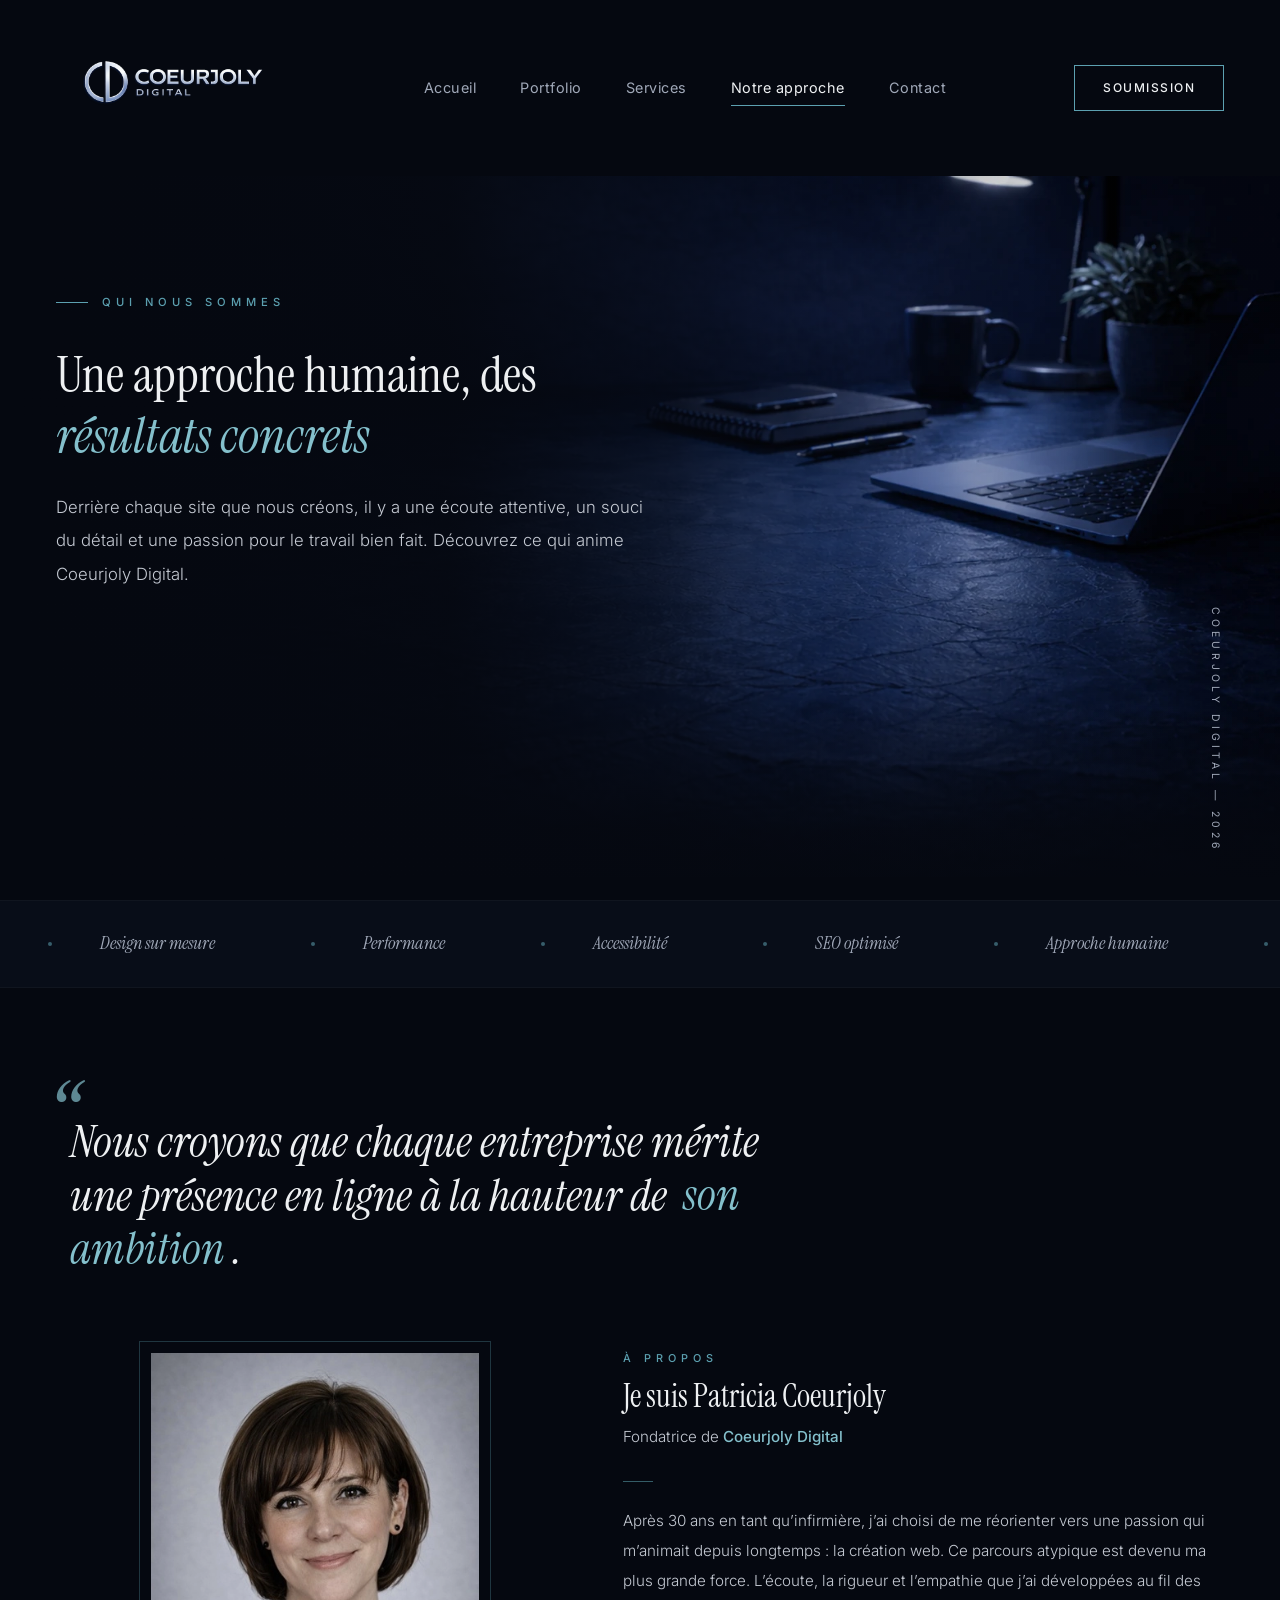
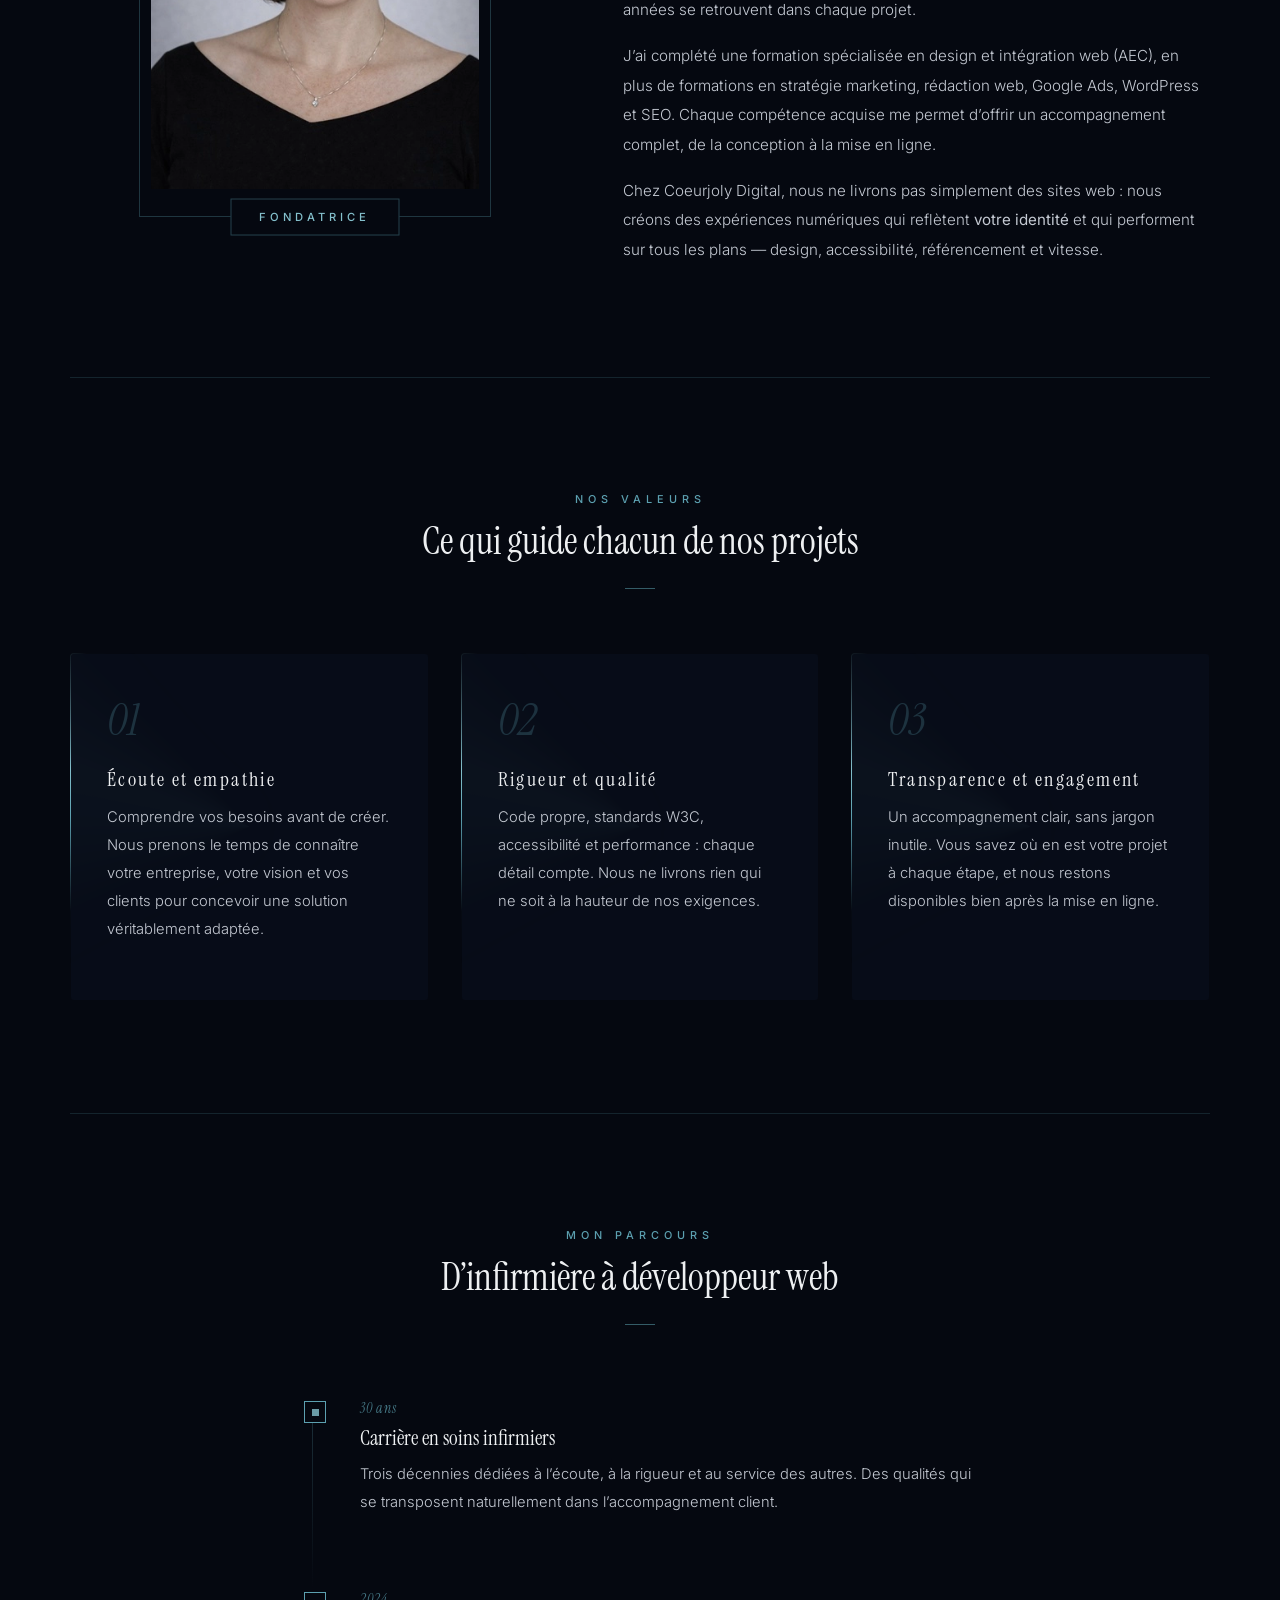
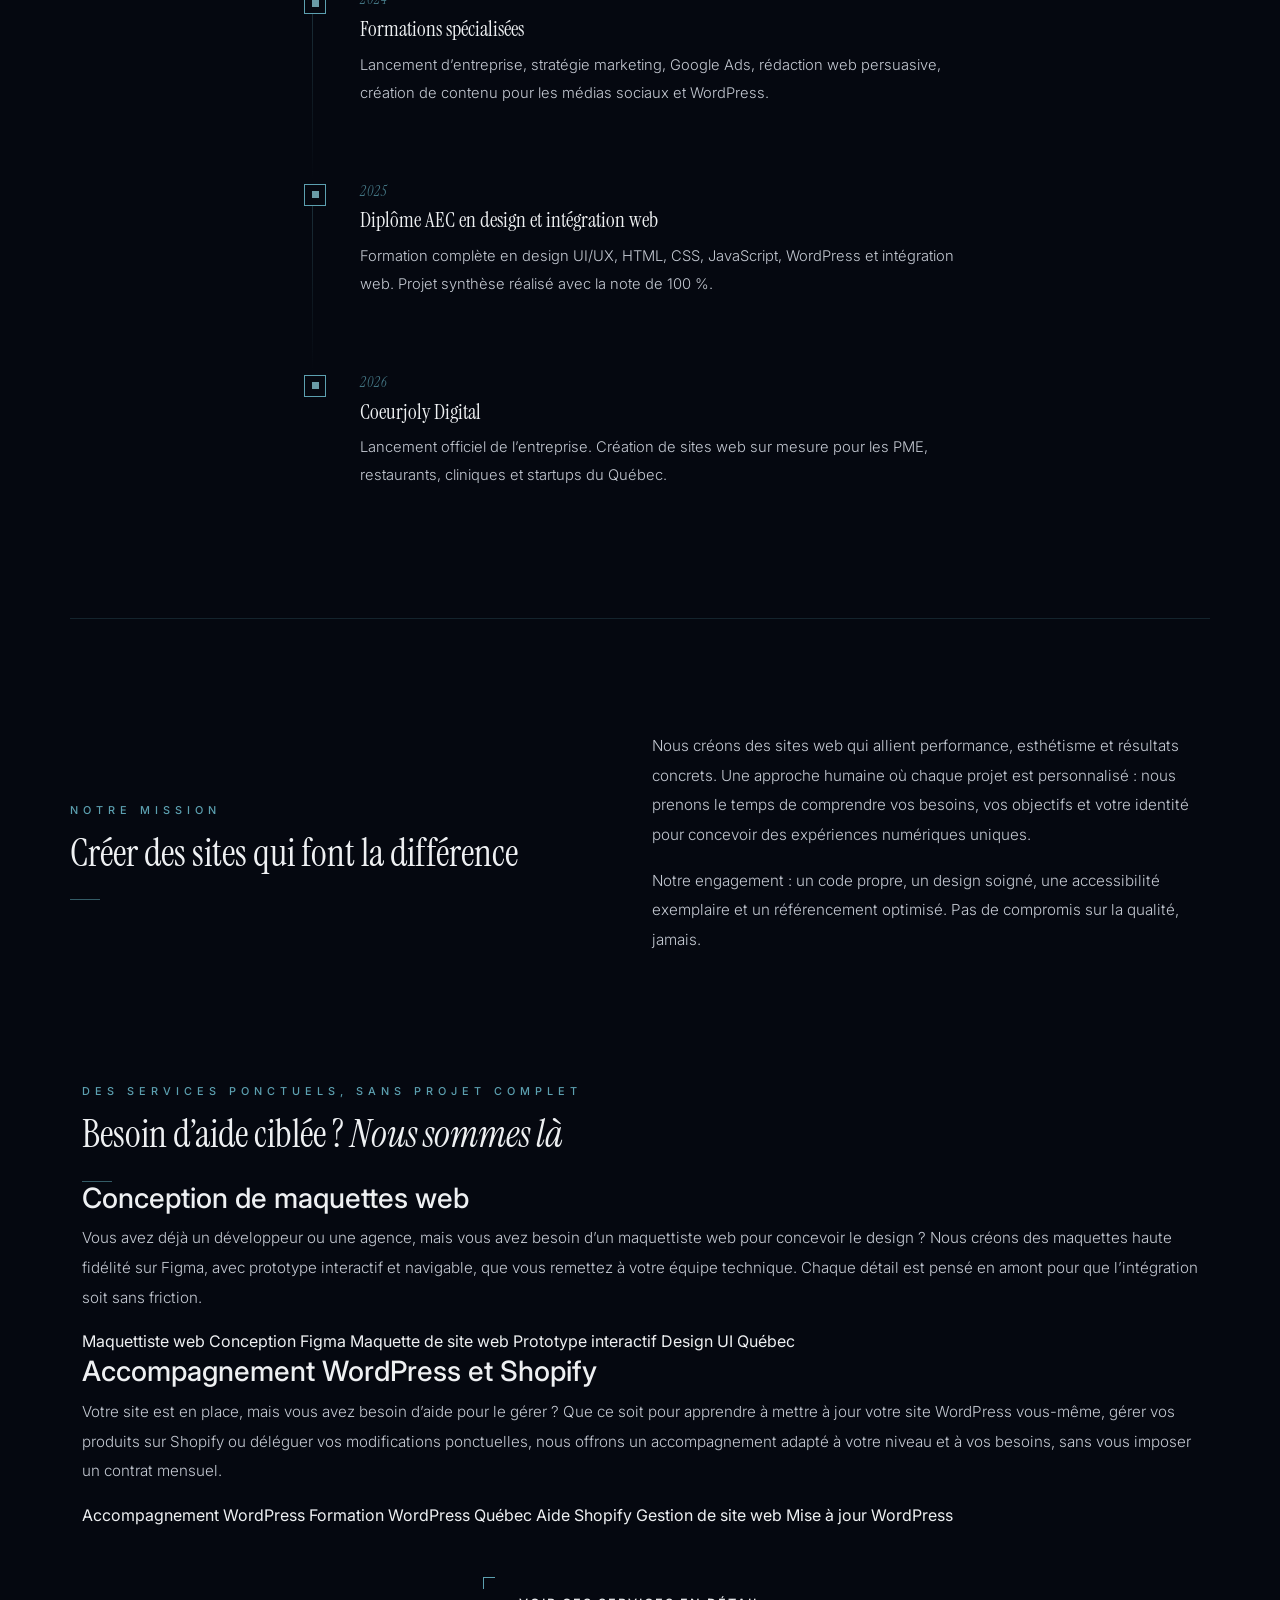
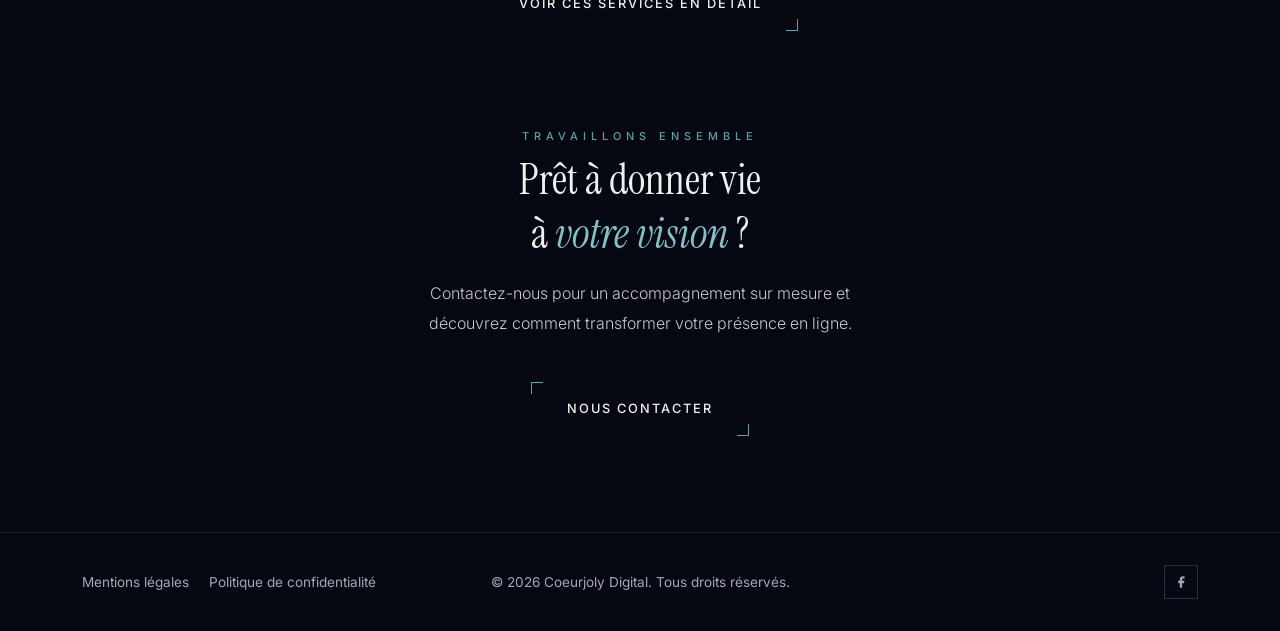
==== commit 8e0e672e: "mmodification 4 pages et ajustement css et responsive" ====
--- a/a-propos.html
+++ b/a-propos.html
@@ -14,6 +14,8 @@
   <meta property="og:locale" content="fr_CA">
   <meta property="og:site_name" content="Coeurjoly Digital">
   <link rel="apple-touch-icon" sizes="180x180" href="assets/images/apple-touch-icon.png">
+  <link rel="icon" type="image/webp" href="assets/images/favicon.webp">
+  <link rel="icon" type="image/png" href="assets/images/favicon.png" sizes="32x32">
   <meta name="theme-color" content="#5ca0b0">
   <link rel="preconnect" href="https://fonts.googleapis.com">
   <link rel="preconnect" href="https://fonts.gstatic.com" crossorigin>
@@ -223,6 +225,43 @@
       </div>
     </section>
 
+    <section class="section--bg apr-extra" aria-labelledby="exh">
+      <div class="container">
+        <div class="apr-extra__header rv">
+          <p class="sec-tag">Des services ponctuels, sans projet complet</p>
+          <h2 class="sec-h2" id="exh">Besoin d&rsquo;aide cibl&eacute;e&nbsp;? <i>Nous sommes l&agrave;</i></h2>
+          <hr class="sec-line" aria-hidden="true">
+        </div>
+        <div class="apr-extra__grid">
+          <div class="apr-extra__col rv">
+            <h3 class="apr-extra__h">Conception de maquettes web</h3>
+            <p class="about__p">Vous avez d&eacute;j&agrave; un d&eacute;veloppeur ou une agence, mais vous avez besoin d&rsquo;un maquettiste web pour concevoir le design&nbsp;? Nous cr&eacute;ons des maquettes haute fid&eacute;lit&eacute; sur Figma, avec prototype interactif et navigable, que vous remettez &agrave; votre &eacute;quipe technique. Chaque d&eacute;tail est pens&eacute; en amont pour que l&rsquo;int&eacute;gration soit sans friction.</p>
+            <div class="apr-extra__kw" aria-label="Mots-cl&eacute;s li&eacute;s &agrave; ce service">
+              <span>Maquettiste web</span>
+              <span>Conception Figma</span>
+              <span>Maquette de site web</span>
+              <span>Prototype interactif</span>
+              <span>Design UI Qu&eacute;bec</span>
+            </div>
+          </div>
+          <div class="apr-extra__col rv">
+            <h3 class="apr-extra__h">Accompagnement WordPress et Shopify</h3>
+            <p class="about__p">Votre site est en place, mais vous avez besoin d&rsquo;aide pour le g&eacute;rer&nbsp;? Que ce soit pour apprendre &agrave; mettre &agrave; jour votre site WordPress vous-m&ecirc;me, g&eacute;rer vos produits sur Shopify ou d&eacute;l&eacute;guer vos modifications ponctuelles, nous offrons un accompagnement adapt&eacute; &agrave; votre niveau et &agrave; vos besoins, sans vous imposer un contrat mensuel.</p>
+            <div class="apr-extra__kw" aria-label="Mots-cl&eacute;s li&eacute;s &agrave; ce service">
+              <span>Accompagnement WordPress</span>
+              <span>Formation WordPress Qu&eacute;bec</span>
+              <span>Aide Shopify</span>
+              <span>Gestion de site web</span>
+              <span>Mise &agrave; jour WordPress</span>
+            </div>
+          </div>
+        </div>
+        <div class="text-center mt-5 rv">
+          <a class="btn-corners" href="services.html#ac">Voir ces services en d&eacute;tail</a>
+        </div>
+      </div>
+    </section>
+
     <section class="section--bg" aria-labelledby="ctah">
       <div class="container cta-block">
         <p class="sec-tag rv">Travaillons ensemble</p>
--- a/assets/css/styles.css
+++ b/assets/css/styles.css
@@ -832,12 +832,140 @@
   font-size: 1.25rem;
   color: var(--text);
   margin-bottom: 0.85rem;
-  letter-spacing: 0.04rem;
+  letter-spacing: 0.12em;
   transition: color 0.3s;
 }
 
 .adv-card:hover .adv-card__h {
   color: var(--accent-soft);
+}
+
+/* ============ Callout à la carte ============ */
+@property --arrow-glow {
+  syntax: '<color>';
+  inherits: false;
+  initial-value: transparent;
+}
+
+@keyframes arrowPulse1 {
+  0%, 100% { color: var(--accent); opacity: 0.35; }
+  33%       { color: #ffffff;      opacity: 0.85; }
+}
+
+@keyframes arrowPulse2 {
+  0%, 100% { color: var(--accent); opacity: 0.35; }
+  66%       { color: #ffffff;      opacity: 0.85; }
+}
+
+@keyframes arrowPulse3 {
+  0%, 100% { color: var(--accent); opacity: 0.35; }
+  0%        { color: #ffffff;      opacity: 0.85; }
+}
+
+.callout-ac {
+  border-top: 0.0625rem solid var(--border);
+  border-bottom: 0.0625rem solid var(--border);
+  padding: 3rem 0;
+}
+
+.callout-ac__inner {
+  display: flex;
+  align-items: center;
+  gap: 2.5rem;
+  flex-wrap: wrap;
+}
+
+.callout-ac__arrows {
+  display: flex;
+  align-items: center;
+  gap: 0.05rem;
+  flex: 0 0 auto;
+}
+
+.callout-ac__arrow {
+  display: block;
+  width: 3rem;
+  height: 3rem;
+  flex: 0 0 auto;
+}
+
+.callout-ac__arrow svg {
+  width: 100%;
+  height: 100%;
+}
+
+.callout-ac__arrow--1 {
+  animation: arrowPulse1 2.1s ease-in-out infinite;
+}
+
+.callout-ac__arrow--2 {
+  animation: arrowPulse2 2.1s ease-in-out infinite;
+}
+
+.callout-ac__arrow--3 {
+  animation: arrowPulse3 2.1s ease-in-out infinite;
+}
+
+.callout-ac__tag {
+  flex: 0 0 auto;
+  font-size: 0.85rem;
+  font-weight: 500;
+  letter-spacing: 0.38rem;
+  text-transform: uppercase;
+  color: var(--accent);
+  opacity: 0.9;
+  white-space: nowrap;
+}
+
+.callout-ac__text {
+  flex: 1;
+  font-size: 0.9rem;
+  color: var(--text-dim);
+  font-weight: 300;
+  line-height: 1.85;
+  margin: 0;
+  min-width: 18rem;
+}
+
+.callout-ac__link {
+  flex: 0 0 auto;
+  position: relative;
+  font-size: 0.72rem;
+  font-weight: 500;
+  letter-spacing: 0.18em;
+  text-transform: uppercase;
+  color: var(--accent-soft);
+  text-decoration: none;
+  white-space: nowrap;
+  border: 0.0625rem solid var(--accent);
+  padding: 0.75rem 1.5rem;
+  overflow: hidden;
+  transition: color 0.35s var(--ease);
+  z-index: 1;
+}
+
+.callout-ac__link::before {
+  content: '';
+  position: absolute;
+  bottom: 0;
+  left: 0;
+  width: 100%;
+  height: 0;
+  background: var(--accent);
+  transition: height 0.35s var(--ease);
+  z-index: -1;
+}
+
+.callout-ac__link:hover {
+  color: var(--dark);
+}
+
+.callout-ac__link:hover::before {
+  height: 100%;
+}
+
+.callout-ac__link::after {
+  content: ' \2192';
 }
 
 /* ============ CTA ============ */
@@ -845,6 +973,11 @@
   padding: 6rem 0;
   text-align: center;
 }
+
+.cta-block--tight {
+  padding-top: 2.5rem;
+}
+
 
 .cta-block__h {
   font-size: 2.6rem;
@@ -993,6 +1126,9 @@
 
 .svc-card__content {
   padding: 2.75rem 2.5rem 2.5rem;
+  display: flex;
+  flex-direction: column;
+  height: 100%;
 }
 
 .svc-card__top {
@@ -1003,16 +1139,16 @@
 }
 
 .svc-card__num {
-  font-size: 2.4rem;
+  font-size: 4.5rem;
   font-style: italic;
   color: var(--accent);
-  opacity: 0.2;
+  opacity: 0.45;
   line-height: 1;
   transition: opacity 0.3s;
 }
 
 .svc-card:hover .svc-card__num {
-  opacity: 0.38;
+  opacity: 0.65;
 }
 
 .svc-card__icon {
@@ -1037,6 +1173,7 @@
   font-size: 1.35rem;
   color: var(--text);
   margin-bottom: 0.85rem;
+  letter-spacing: 0.12em;
   transition: color 0.3s;
 }
 
@@ -1050,6 +1187,7 @@
   margin: 0;
   border-top: 0.0625rem solid var(--border);
   padding-top: 1.25rem;
+  margin-top: auto;
 }
 
 .svc-card__list li {
@@ -1117,8 +1255,8 @@
   position: absolute;
   left: 0;
   top: 0.25rem;
-  width: 1.0625rem;
-  height: 1.0625rem;
+  width: 1.375rem;
+  height: 1.375rem;
   border: 0.0625rem solid var(--accent);
   background: var(--dark);
   display: flex;
@@ -1128,10 +1266,10 @@
 
 .process__dot::after {
   content: '';
-  width: 0.3125rem;
-  height: 0.3125rem;
+  width: 0.4375rem;
+  height: 0.4375rem;
   background: var(--accent-soft);
-  opacity: 0.7;
+  opacity: 0.8;
 }
 
 .process__num {
@@ -1139,7 +1277,7 @@
   font-size: 0.85rem;
   font-style: italic;
   color: var(--accent);
-  opacity: 0.5;
+  opacity: 0.75;
   display: block;
   margin-bottom: 0.35rem;
   letter-spacing: 0.0625rem;
@@ -1946,4 +2084,209 @@
 
 .legal__box a:hover {
   color: var(--text);
-}+}
+
+/* ============ Séparateur de section ============ */
+.sec-divider {
+  position: relative;
+  display: flex;
+  align-items: center;
+  justify-content: center;
+  padding: 0 0 4rem;
+}
+
+.sec-divider::before,
+.sec-divider::after {
+  content: '';
+  flex: 1;
+  height: 0.0625rem;
+  background: linear-gradient(90deg, transparent, rgba(92, 160, 176, 0.35), transparent);
+}
+
+.sec-divider__label {
+  position: relative;
+  padding: 0.5rem 1.75rem;
+  font-size: 0.65rem;
+  font-weight: 500;
+  letter-spacing: 0.28rem;
+  text-transform: uppercase;
+  color: var(--accent-soft);
+  border: 0.0625rem solid rgba(92, 160, 176, 0.38);
+  background: var(--dark);
+  white-space: nowrap;
+  margin: 0 1.5rem;
+}
+
+/* ============ Services à la carte ============ */
+.ac {
+  padding: 0 0 3rem;
+}
+
+.ac__header {
+  margin-bottom: 4rem;
+}
+
+.ac__header .sec-h2 i {
+  color: var(--accent-soft);
+}
+
+.ac-label {
+  font-size: 0.68rem;
+  font-weight: 500;
+  letter-spacing: 0.3125rem;
+  text-transform: uppercase;
+  color: var(--accent);
+  margin-bottom: 0.75rem;
+}
+
+.ac__sub {
+  font-size: 0.92rem;
+  color: var(--text-dim);
+  font-weight: 300;
+  line-height: 1.9;
+  max-width: 54rem;
+  margin-top: 0.875rem;
+}
+
+.ac__grid {
+  display: flex;
+  flex-direction: column;
+  gap: 1.5rem;
+}
+
+/* Wrapper borderSpin — identique au pattern adv-card */
+.ac-card {
+  position: relative;
+  border-radius: 0.25rem;
+  padding: 0.0625rem;
+  overflow: hidden;
+  background:
+    conic-gradient(
+      from var(--border-angle, 0deg),
+      transparent 0%,
+      transparent 68%,
+      var(--accent) 76%,
+      var(--accent-soft) 80%,
+      transparent 88%,
+      transparent 100%
+    );
+  animation: borderSpin 5s linear infinite;
+}
+
+.ac-card__glow {
+  position: absolute;
+  inset: -50%;
+  background:
+    conic-gradient(
+      from var(--border-angle, 0deg),
+      transparent 0%,
+      transparent 66%,
+      rgba(92, 160, 176, 0.1) 76%,
+      rgba(132, 192, 204, 0.05) 80%,
+      transparent 90%,
+      transparent 100%
+    );
+  animation: borderSpin 5s linear infinite;
+  filter: blur(1.5rem);
+  z-index: -1;
+  pointer-events: none;
+}
+
+.ac-card__content {
+  display: grid;
+  grid-template-columns: 10rem 1fr;
+  align-items: start;
+  padding: 2.75rem 2.5rem;
+  gap: 2.5rem;
+  background: var(--dark-card);
+  border-radius: 0.1875rem;
+  height: 100%;
+}
+
+.ac-card__left {
+  display: flex;
+  flex-direction: column;
+  align-items: flex-start;
+  gap: 1.25rem;
+  padding-top: 0.25rem;
+}
+
+.ac-card__num {
+  font-family: var(--serif);
+  font-size: 4.5rem;
+  font-style: italic;
+  color: var(--accent);
+  opacity: 0.45;
+  line-height: 1;
+  transition: opacity 0.3s;
+}
+
+.ac-card:hover .ac-card__num {
+  opacity: 0.65;
+}
+
+.ac-card__badge {
+  font-size: 0.65rem;
+  font-weight: 500;
+  letter-spacing: 0.15rem;
+  text-transform: uppercase;
+  color: var(--accent);
+  border: 0.0625rem solid rgba(92, 160, 176, 0.3);
+  padding: 0.3rem 0.65rem;
+  opacity: 0.9;
+}
+
+.ac-card__right {
+  display: flex;
+  flex-direction: column;
+}
+
+.ac-card__h {
+  font-size: 1.35rem;
+  color: var(--text);
+  margin-bottom: 0.85rem;
+  letter-spacing: 0.12em;
+  transition: color 0.3s;
+}
+
+.ac-card:hover .ac-card__h {
+  color: var(--accent-soft);
+}
+
+.ac-card__p {
+  font-size: 0.92rem;
+  color: var(--text-dim);
+  font-weight: 300;
+  line-height: 1.9;
+  margin-bottom: 1.5rem;
+}
+
+.ac-card__list {
+  list-style: none;
+  padding: 0;
+  margin: 0;
+  border-top: 0.0625rem solid rgba(92, 160, 176, 0.12);
+  padding-top: 1.25rem;
+}
+
+.ac-card__list li {
+  font-size: 0.85rem;
+  color: var(--text-muted);
+  font-weight: 300;
+  padding: 0.35rem 0 0.35rem 1.25rem;
+  position: relative;
+  line-height: 1.7;
+}
+
+.ac-card__list li::before {
+  content: '';
+  position: absolute;
+  left: 0;
+  top: 0.85rem;
+  width: 0.375rem;
+  height: 0.0625rem;
+  background: var(--accent);
+  opacity: 0.55;
+}
+
+/* Ligne de séparation après les cartes */
--- a/assets/css/responsive.css
+++ b/assets/css/responsive.css
@@ -120,6 +120,16 @@
     gap: 1.5rem;
   }
 
+  .ac-card__content {
+    grid-template-columns: 9rem 1fr;
+    gap: 1.75rem;
+    padding: 2.25rem 2rem;
+  }
+
+  .ac-card__num {
+    font-size: 2.8rem;
+  }
+
   .process {
     padding: 5rem 0;
   }
@@ -388,6 +398,23 @@
     gap: 1.25rem;
   }
 
+  .ac-card__content {
+    grid-template-columns: 1fr;
+    gap: 1.25rem;
+    padding: 1.75rem 1.5rem;
+  }
+
+  .ac-card__left {
+    flex-direction: row;
+    align-items: center;
+    gap: 1rem;
+    flex-wrap: wrap;
+  }
+
+  .ac-card__num {
+    font-size: 2.2rem;
+  }
+
   .svc-card__content {
     padding: 2rem 1.5rem;
   }
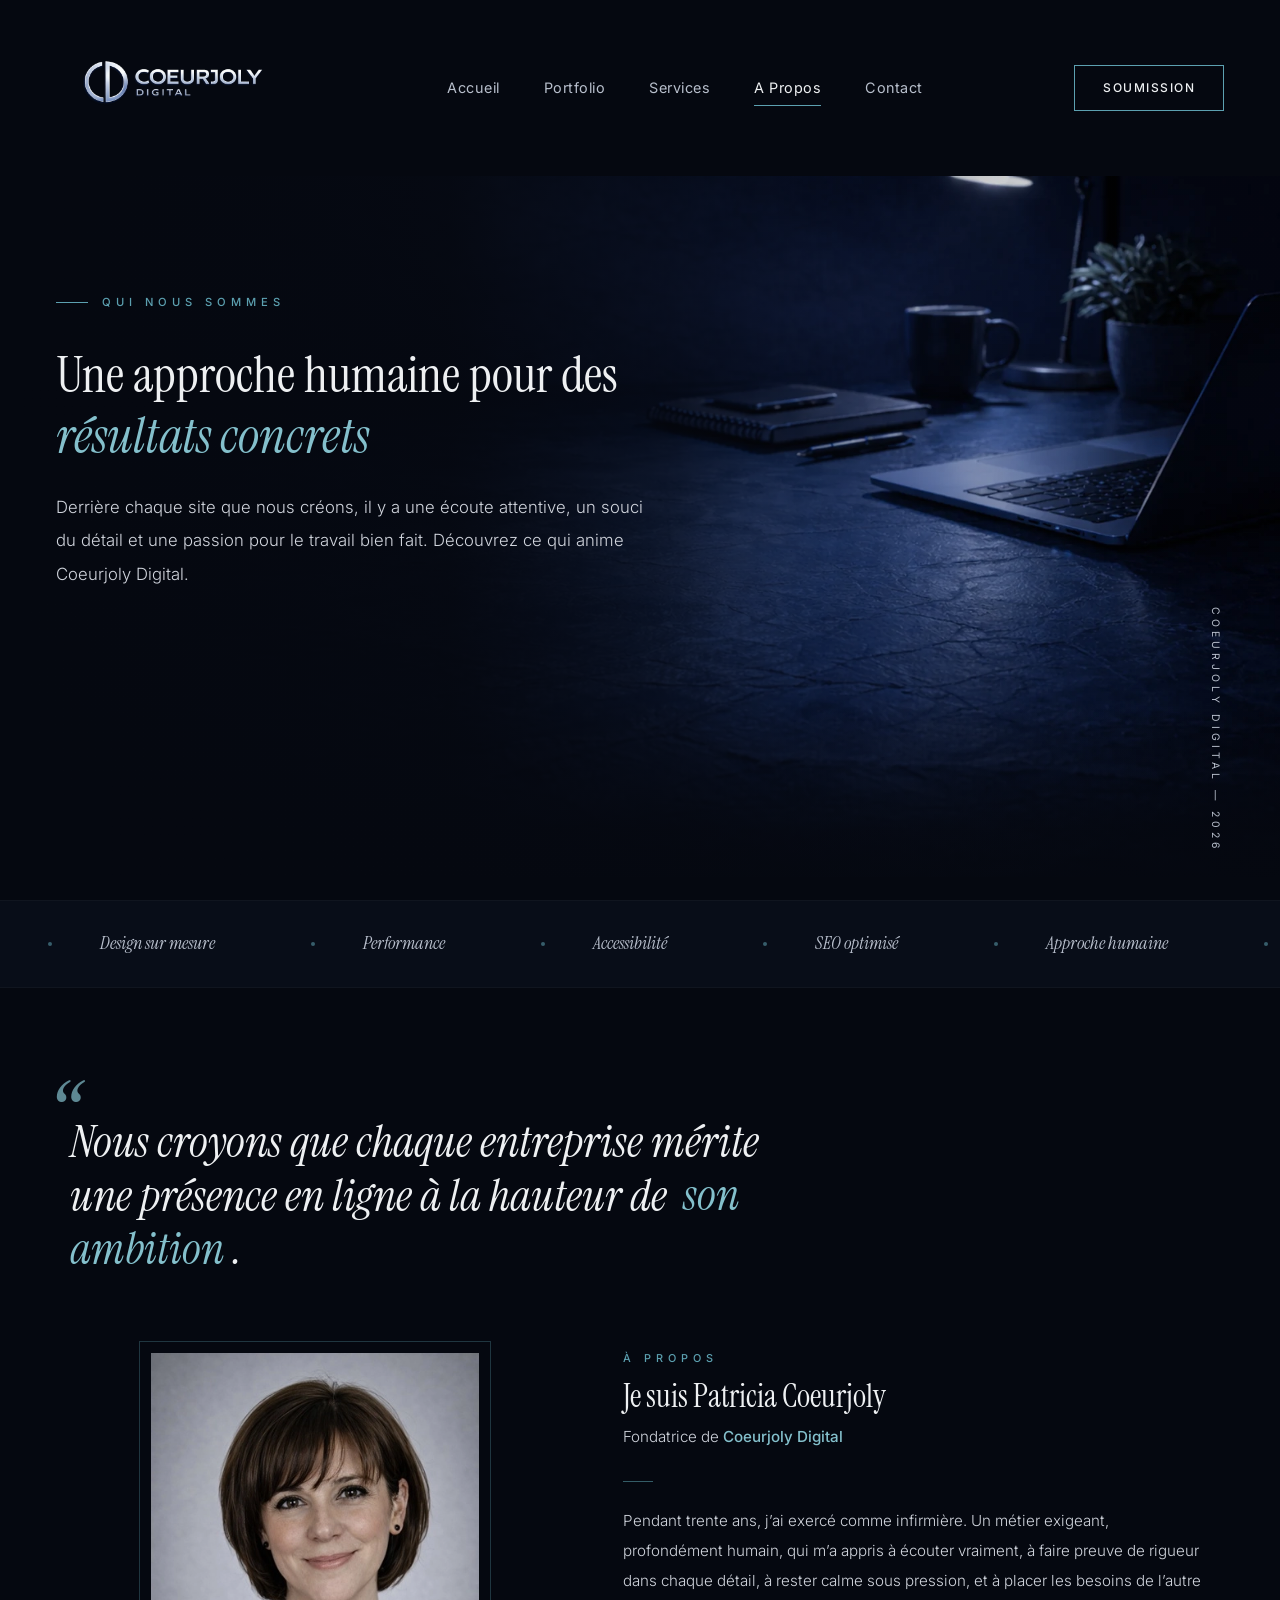
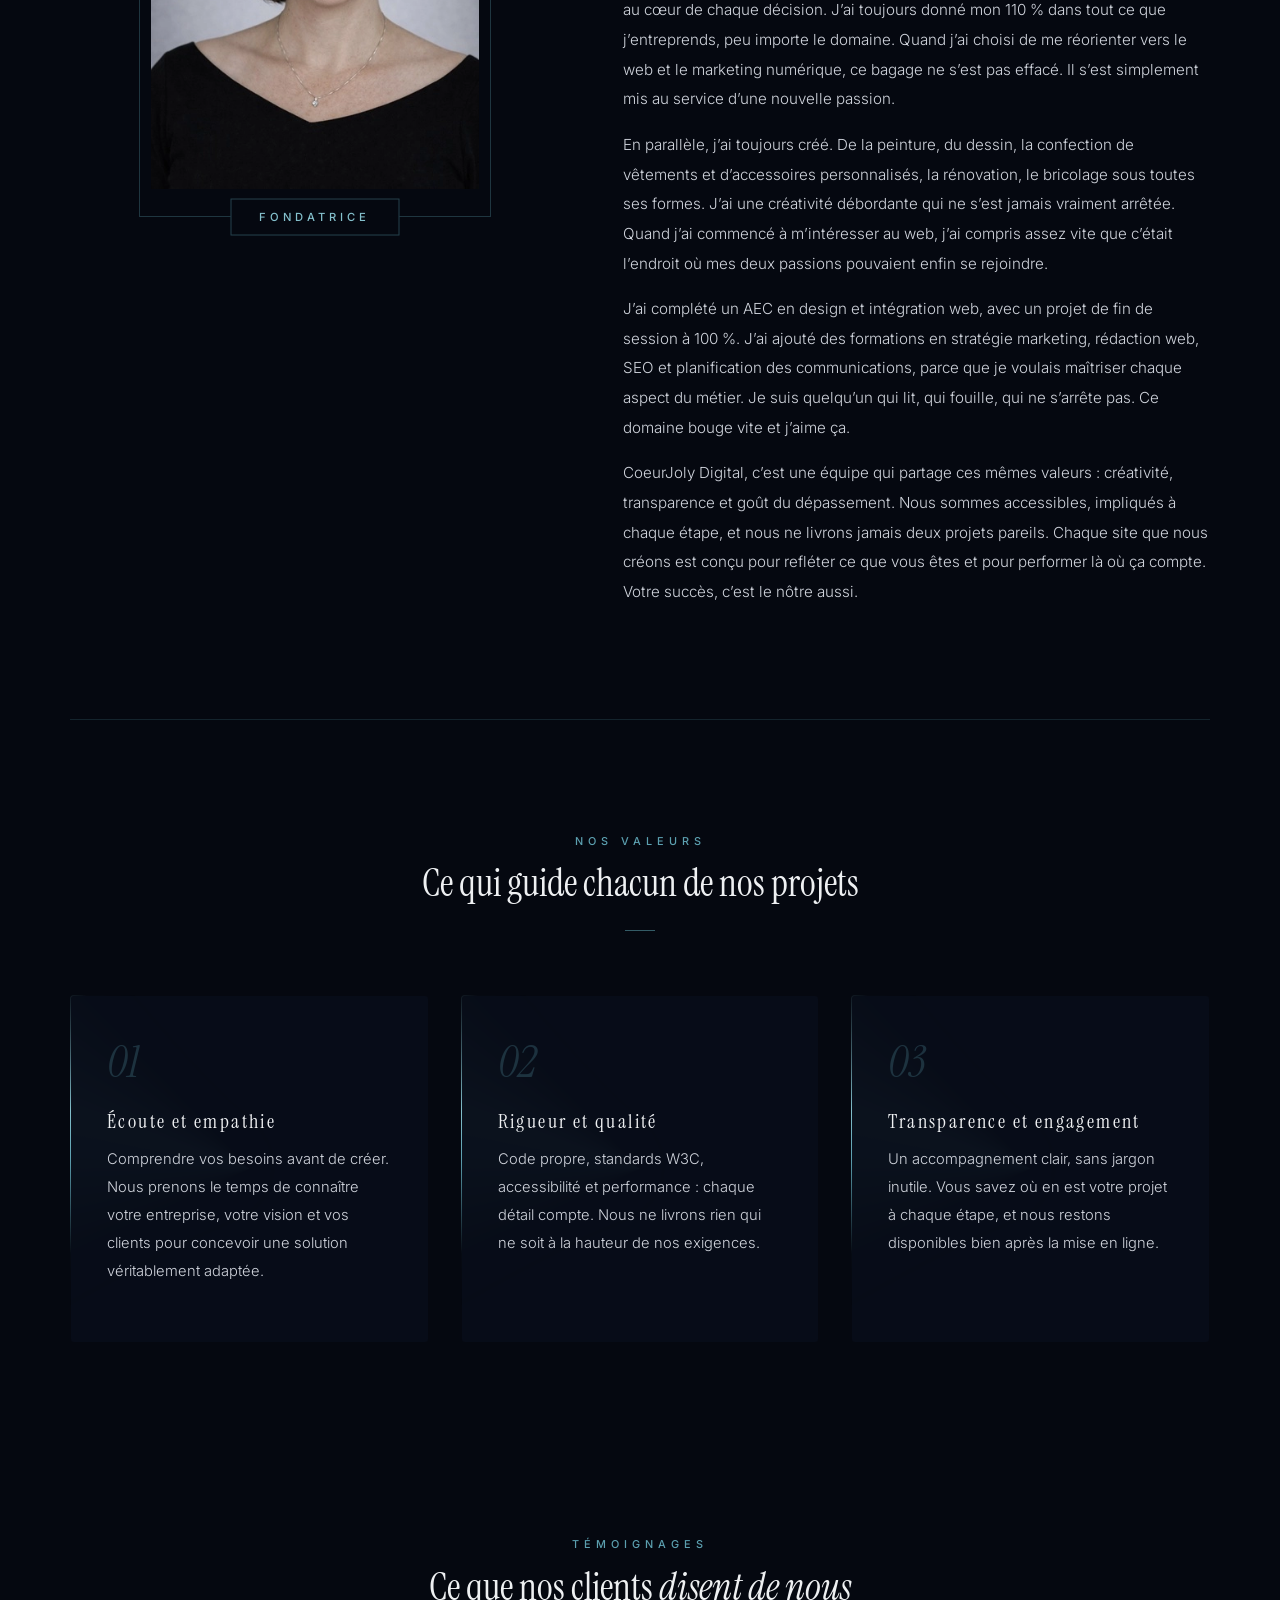
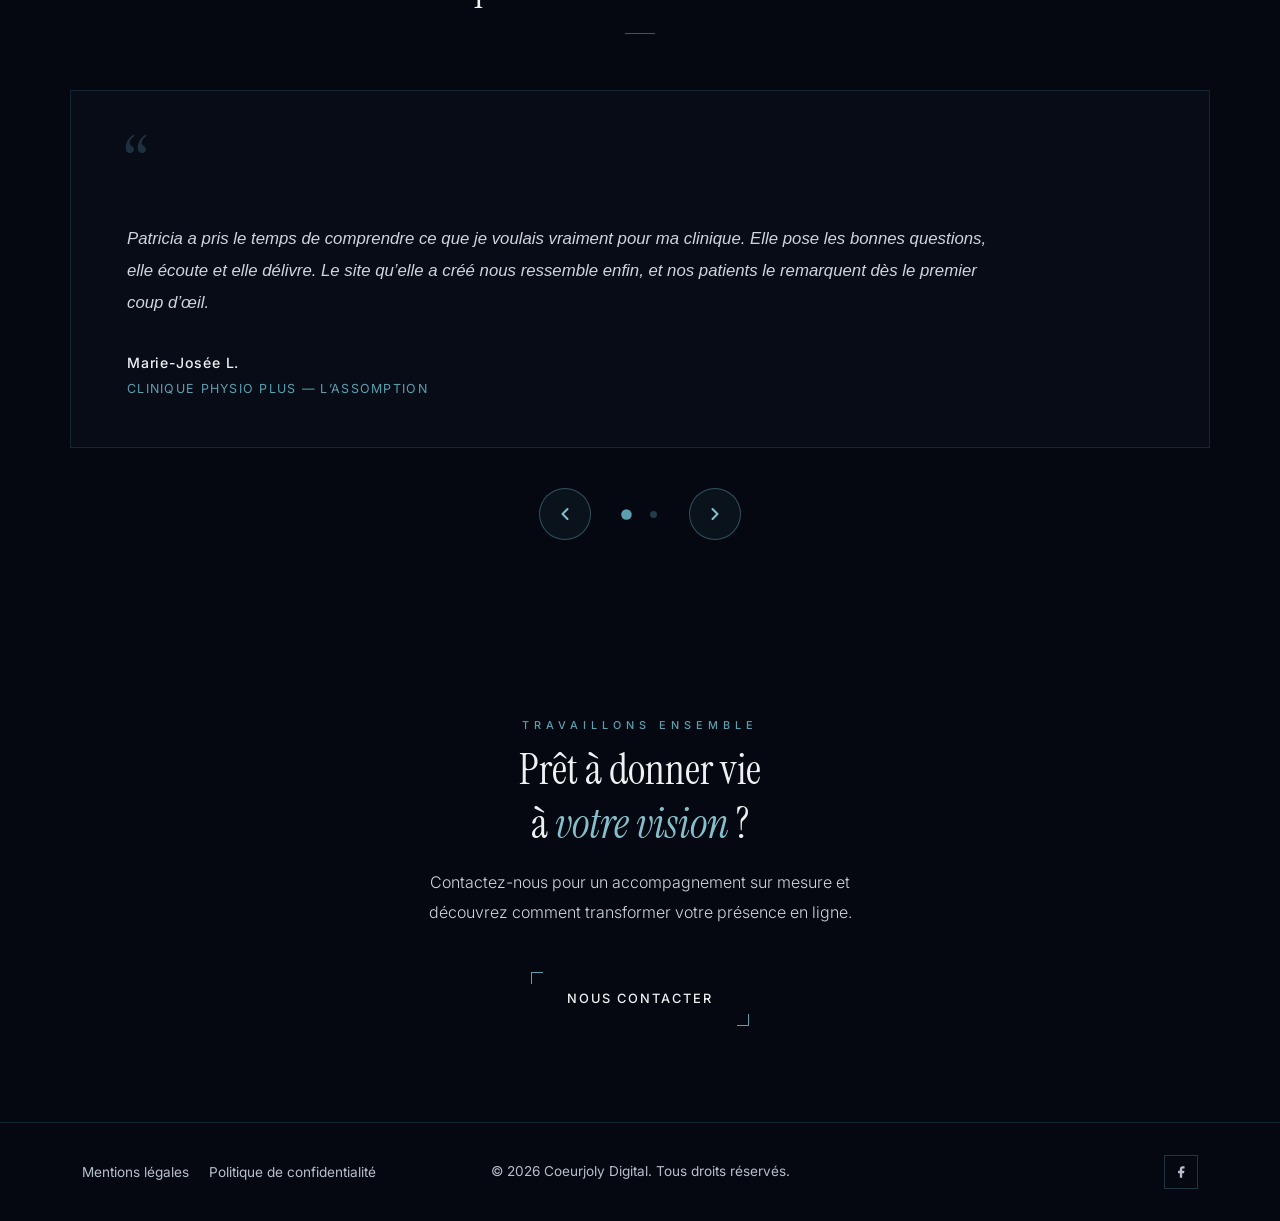
==== commit 8459a2c0: "apropos fait" ====
--- a/a-propos.html
+++ b/a-propos.html
@@ -45,7 +45,7 @@
       <a class="topbar__link" href="index.html">Accueil</a>
       <a class="topbar__link" href="portfolio.html">Portfolio</a>
       <a class="topbar__link" href="services.html">Services</a>
-      <a class="topbar__link topbar__link--on" href="a-propos.html" aria-current="page">Notre approche</a>
+      <a class="topbar__link topbar__link--on" href="a-propos.html" aria-current="page">A Propos</a>
       <a class="topbar__link" href="contact.html">Contact</a>
     </nav>
     <a class="topbar__cta d-none d-lg-inline-block" href="soumission.html">Soumission</a>
@@ -59,7 +59,7 @@
       <div class="pagehero__fade" aria-hidden="true"></div>
       <div class="pagehero__inner">
         <p class="hero__tag">Qui nous sommes</p>
-        <h1 id="ph" class="pagehero__h1">Une approche humaine, des <i>r&eacute;sultats concrets</i></h1>
+        <h1 id="ph" class="pagehero__h1">Une approche humaine pour des <i>r&eacute;sultats concrets</i></h1>
         <p class="pagehero__desc">Derri&egrave;re chaque site que nous cr&eacute;ons, il y a une &eacute;coute attentive, un souci du d&eacute;tail et une passion pour le travail bien fait. D&eacute;couvrez ce qui anime Coeurjoly Digital.</p>
       </div>
       <span class="hero__side" aria-hidden="true">Coeurjoly Digital &mdash; 2026</span>
@@ -104,11 +104,13 @@
             <p class="about__role rv">Fondatrice de <b>Coeurjoly Digital</b></p>
             <hr class="sec-line rv" aria-hidden="true">
 
-            <p class="about__p rv mt-4">Apr&egrave;s 30 ans en tant qu&rsquo;infirmi&egrave;re, j&rsquo;ai choisi de me r&eacute;orienter vers une passion qui m&rsquo;animait depuis longtemps&nbsp;: la cr&eacute;ation web. Ce parcours atypique est devenu ma plus grande force. L&rsquo;&eacute;coute, la rigueur et l&rsquo;empathie que j&rsquo;ai d&eacute;velopp&eacute;es au fil des ann&eacute;es se retrouvent dans chaque projet.</p>
-
-            <p class="about__p rv">J&rsquo;ai compl&eacute;t&eacute; une formation sp&eacute;cialis&eacute;e en design et int&eacute;gration web (AEC), en plus de formations en strat&eacute;gie marketing, r&eacute;daction web, Google Ads, WordPress et SEO. Chaque comp&eacute;tence acquise me permet d&rsquo;offrir un accompagnement complet, de la conception &agrave; la mise en ligne.</p>
-
-            <p class="about__p rv">Chez Coeurjoly Digital, nous ne livrons pas simplement des sites web&nbsp;: nous cr&eacute;ons des exp&eacute;riences num&eacute;riques qui refl&egrave;tent <strong>votre identit&eacute;</strong> et qui performent sur tous les plans &mdash; design, accessibilit&eacute;, r&eacute;f&eacute;rencement et vitesse.</p>
+            <p class="about__p rv mt-4">Pendant trente ans, j&rsquo;ai exerc&eacute; comme infirmi&egrave;re. Un m&eacute;tier exigeant, profond&eacute;ment humain, qui m&rsquo;a appris &agrave; &eacute;couter vraiment, &agrave; faire preuve de rigueur dans chaque d&eacute;tail, &agrave; rester calme sous pression, et &agrave; placer les besoins de l&rsquo;autre au c&oelig;ur de chaque d&eacute;cision. J&rsquo;ai toujours donn&eacute; mon 110&nbsp;% dans tout ce que j&rsquo;entreprends, peu importe le domaine. Quand j&rsquo;ai choisi de me r&eacute;orienter vers le web et le marketing num&eacute;rique, ce bagage ne s&rsquo;est pas effac&eacute;. Il s&rsquo;est simplement mis au service d&rsquo;une nouvelle passion.</p>
+
+            <p class="about__p rv">En parall&egrave;le, j&rsquo;ai toujours cr&eacute;&eacute;. De la peinture, du dessin, la confection de v&ecirc;tements et d&rsquo;accessoires personnalis&eacute;s, la r&eacute;novation, le bricolage sous toutes ses formes. J&rsquo;ai une cr&eacute;ativit&eacute; d&eacute;bordante qui ne s&rsquo;est jamais vraiment arr&ecirc;t&eacute;e. Quand j&rsquo;ai commenc&eacute; &agrave; m&rsquo;int&eacute;resser au web, j&rsquo;ai compris assez vite que c&rsquo;&eacute;tait l&rsquo;endroit o&ugrave; mes deux passions pouvaient enfin se rejoindre.</p>
+
+            <p class="about__p rv">J&rsquo;ai compl&eacute;t&eacute; un AEC en design et int&eacute;gration web, avec un projet de fin de session &agrave; 100&nbsp;%. J&rsquo;ai ajout&eacute; des formations en strat&eacute;gie marketing, r&eacute;daction web, SEO et planification des communications, parce que je voulais ma&icirc;triser chaque aspect du m&eacute;tier. Je suis quelqu&rsquo;un qui lit, qui fouille, qui ne s&rsquo;arr&ecirc;te pas. Ce domaine bouge vite et j&rsquo;aime &ccedil;a.</p>
+
+            <p class="about__p rv">CoeurJoly Digital, c&rsquo;est une &eacute;quipe qui partage ces m&ecirc;mes valeurs&nbsp;: cr&eacute;ativit&eacute;, transparence et go&ucirc;t du d&eacute;passement. Nous sommes accessibles, impliqu&eacute;s &agrave; chaque &eacute;tape, et nous ne livrons jamais deux projets pareils. Chaque site que nous cr&eacute;ons est con&ccedil;u pour refl&eacute;ter ce que vous &ecirc;tes et pour performer l&agrave; o&ugrave; &ccedil;a compte. Votre succ&egrave;s, c&rsquo;est le n&ocirc;tre aussi.</p>
           </div>
         </div>
       </div>
@@ -151,113 +153,47 @@
       </div>
     </section>
 
-    <section class="section--bg" aria-labelledby="jrh">
-      <div class="container apr-journey">
-        <div class="apr-journey__header">
-          <p class="sec-tag rv">Mon parcours</p>
-          <h2 class="sec-h2 rv" id="jrh">D&rsquo;infirmi&egrave;re &agrave; d&eacute;veloppeur web</h2>
-          <hr class="sec-line rv" aria-hidden="true">
-        </div>
-
-        <div class="process__track">
-
-          <div class="process__step rv">
-            <div class="process__line" aria-hidden="true"></div>
-            <span class="process__dot" aria-hidden="true"></span>
-            <div class="process__body">
-              <span class="process__num" aria-hidden="true">30 ans</span>
-              <h3 class="process__h">Carri&egrave;re en soins infirmiers</h3>
-              <p class="process__p">Trois d&eacute;cennies d&eacute;di&eacute;es &agrave; l&rsquo;&eacute;coute, &agrave; la rigueur et au service des autres. Des qualit&eacute;s qui se transposent naturellement dans l&rsquo;accompagnement client.</p>
-            </div>
-          </div>
-
-          <div class="process__step rv">
-            <div class="process__line" aria-hidden="true"></div>
-            <span class="process__dot" aria-hidden="true"></span>
-            <div class="process__body">
-              <span class="process__num" aria-hidden="true">2024</span>
-              <h3 class="process__h">Formations sp&eacute;cialis&eacute;es</h3>
-              <p class="process__p">Lancement d&rsquo;entreprise, strat&eacute;gie marketing, Google Ads, r&eacute;daction web persuasive, cr&eacute;ation de contenu pour les m&eacute;dias sociaux et WordPress.</p>
-            </div>
-          </div>
-
-          <div class="process__step rv">
-            <div class="process__line" aria-hidden="true"></div>
-            <span class="process__dot" aria-hidden="true"></span>
-            <div class="process__body">
-              <span class="process__num" aria-hidden="true">2025</span>
-              <h3 class="process__h">Dipl&ocirc;me AEC en design et int&eacute;gration web</h3>
-              <p class="process__p">Formation compl&egrave;te en design UI/UX, HTML, CSS, JavaScript, WordPress et int&eacute;gration web. Projet synth&egrave;se r&eacute;alis&eacute; avec la note de 100&nbsp;%.</p>
-            </div>
-          </div>
-
-          <div class="process__step rv">
-            <div class="process__line" aria-hidden="true"></div>
-            <span class="process__dot" aria-hidden="true"></span>
-            <div class="process__body">
-              <span class="process__num" aria-hidden="true">2026</span>
-              <h3 class="process__h">Coeurjoly Digital</h3>
-              <p class="process__p">Lancement officiel de l&rsquo;entreprise. Cr&eacute;ation de sites web sur mesure pour les PME, restaurants, cliniques et startups du Qu&eacute;bec.</p>
-            </div>
-          </div>
-
-        </div>
-      </div>
-    </section>
-
-    <section class="section--bg" aria-labelledby="msh">
-      <div class="container apr-mission">
-        <div class="row align-items-center">
-          <div class="col-lg-5 mb-4 mb-lg-0">
-            <div class="rv">
-              <p class="sec-tag">Notre mission</p>
-              <h2 class="sec-h2" id="msh">Cr&eacute;er des sites qui font la diff&eacute;rence</h2>
-              <hr class="sec-line" aria-hidden="true">
-            </div>
-          </div>
-          <div class="col-lg-6 offset-lg-1">
-            <div class="rv">
-              <p class="about__p">Nous cr&eacute;ons des sites web qui allient performance, esth&eacute;tisme et r&eacute;sultats concrets. Une approche humaine o&ugrave; chaque projet est personnalis&eacute;&nbsp;: nous prenons le temps de comprendre vos besoins, vos objectifs et votre identit&eacute; pour concevoir des exp&eacute;riences num&eacute;riques uniques.</p>
-              <p class="about__p mt-3">Notre engagement&nbsp;: un code propre, un design soign&eacute;, une accessibilit&eacute; exemplaire et un r&eacute;f&eacute;rencement optimis&eacute;. Pas de compromis sur la qualit&eacute;, jamais.</p>
-            </div>
-          </div>
-        </div>
-      </div>
-    </section>
-
-    <section class="section--bg apr-extra" aria-labelledby="exh">
-      <div class="container">
-        <div class="apr-extra__header rv">
-          <p class="sec-tag">Des services ponctuels, sans projet complet</p>
-          <h2 class="sec-h2" id="exh">Besoin d&rsquo;aide cibl&eacute;e&nbsp;? <i>Nous sommes l&agrave;</i></h2>
+    <section class="section--bg" aria-labelledby="tsh">
+      <div class="container testi">
+        <div class="testi__header rv">
+          <p class="sec-tag">T&eacute;moignages</p>
+          <h2 class="sec-h2" id="tsh">Ce que nos clients <i>disent de nous</i></h2>
           <hr class="sec-line" aria-hidden="true">
         </div>
-        <div class="apr-extra__grid">
-          <div class="apr-extra__col rv">
-            <h3 class="apr-extra__h">Conception de maquettes web</h3>
-            <p class="about__p">Vous avez d&eacute;j&agrave; un d&eacute;veloppeur ou une agence, mais vous avez besoin d&rsquo;un maquettiste web pour concevoir le design&nbsp;? Nous cr&eacute;ons des maquettes haute fid&eacute;lit&eacute; sur Figma, avec prototype interactif et navigable, que vous remettez &agrave; votre &eacute;quipe technique. Chaque d&eacute;tail est pens&eacute; en amont pour que l&rsquo;int&eacute;gration soit sans friction.</p>
-            <div class="apr-extra__kw" aria-label="Mots-cl&eacute;s li&eacute;s &agrave; ce service">
-              <span>Maquettiste web</span>
-              <span>Conception Figma</span>
-              <span>Maquette de site web</span>
-              <span>Prototype interactif</span>
-              <span>Design UI Qu&eacute;bec</span>
-            </div>
-          </div>
-          <div class="apr-extra__col rv">
-            <h3 class="apr-extra__h">Accompagnement WordPress et Shopify</h3>
-            <p class="about__p">Votre site est en place, mais vous avez besoin d&rsquo;aide pour le g&eacute;rer&nbsp;? Que ce soit pour apprendre &agrave; mettre &agrave; jour votre site WordPress vous-m&ecirc;me, g&eacute;rer vos produits sur Shopify ou d&eacute;l&eacute;guer vos modifications ponctuelles, nous offrons un accompagnement adapt&eacute; &agrave; votre niveau et &agrave; vos besoins, sans vous imposer un contrat mensuel.</p>
-            <div class="apr-extra__kw" aria-label="Mots-cl&eacute;s li&eacute;s &agrave; ce service">
-              <span>Accompagnement WordPress</span>
-              <span>Formation WordPress Qu&eacute;bec</span>
-              <span>Aide Shopify</span>
-              <span>Gestion de site web</span>
-              <span>Mise &agrave; jour WordPress</span>
-            </div>
-          </div>
-        </div>
-        <div class="text-center mt-5 rv">
-          <a class="btn-corners" href="services.html#ac">Voir ces services en d&eacute;tail</a>
+        <div class="testi__stage" role="region" aria-label="T&eacute;moignages clients" aria-live="polite">
+          <div class="testi__track">
+
+            <article class="testi__card" aria-hidden="false">
+              <span class="testi__quote" aria-hidden="true">&ldquo;</span>
+              <p class="testi__text">Patricia a pris le temps de comprendre ce que je voulais vraiment pour ma clinique. Elle pose les bonnes questions, elle &eacute;coute et elle d&eacute;livre. Le site qu&rsquo;elle a cr&eacute;&eacute; nous ressemble enfin, et nos patients le remarquent d&egrave;s le premier coup d&rsquo;&oelig;il.</p>
+              <footer class="testi__author">
+                <span class="testi__name">Marie-Jos&eacute;e L.</span>
+                <span class="testi__biz">Clinique Physio Plus &mdash; L&rsquo;Assomption</span>
+              </footer>
+            </article>
+
+            <article class="testi__card" aria-hidden="true">
+              <span class="testi__quote" aria-hidden="true">&ldquo;</span>
+              <p class="testi__text">Ce qui m&rsquo;a convaincu, c&rsquo;est sa fa&ccedil;on d&rsquo;expliquer les choses sans jargon. Elle a livr&eacute; dans les d&eacute;lais, et le site tourne vraiment bien sur mobile. Nos r&eacute;servations en ligne ont augment&eacute; le premier mois. Je recommande sans h&eacute;siter.</p>
+              <footer class="testi__author">
+                <span class="testi__name">S&eacute;bastien T.</span>
+                <span class="testi__biz">Restaurant Le Comptoir &mdash; Repentigny</span>
+              </footer>
+            </article>
+
+          </div>
+        </div>
+        <div class="testi__controls">
+          <button class="testi__btn testi__btn--prev" aria-label="T&eacute;moignage pr&eacute;c&eacute;dent" type="button">
+            <svg viewBox="0 0 24 24" fill="none" stroke="currentColor" stroke-width="2.5" stroke-linecap="round" stroke-linejoin="round" aria-hidden="true"><polyline points="15 18 9 12 15 6"/></svg>
+          </button>
+          <div class="testi__dots" role="tablist" aria-label="S&eacute;lecteur de t&eacute;moignage">
+            <button class="testi__dot testi__dot--on" role="tab" aria-selected="true" aria-label="T&eacute;moignage 1" data-index="0" type="button"></button>
+            <button class="testi__dot" role="tab" aria-selected="false" aria-label="T&eacute;moignage 2" data-index="1" type="button"></button>
+          </div>
+          <button class="testi__btn testi__btn--next" aria-label="T&eacute;moignage suivant" type="button">
+            <svg viewBox="0 0 24 24" fill="none" stroke="currentColor" stroke-width="2.5" stroke-linecap="round" stroke-linejoin="round" aria-hidden="true"><polyline points="9 18 15 12 9 6"/></svg>
+          </button>
         </div>
       </div>
     </section>
--- a/assets/css/styles.css
+++ b/assets/css/styles.css
@@ -11,8 +11,8 @@
   --border-hover: rgba(92, 160, 176, 0.35);
   --text: #eef0f2;
   --text-warm: #d8d0c4;
-  --text-dim: #c4c9d2;
-  --text-muted: #a0a8b8;
+  --text-dim: #d0d4dc;
+  --text-muted: #b8bfcc;
   --serif: 'Instrument Serif', Georgia, serif;
   --sans: 'Inter', 'Segoe UI', sans-serif;
   --ease: cubic-bezier(0.16, 1, 0.3, 1);
@@ -1892,6 +1892,156 @@
   line-height: 1.6;
 }
 
+/* ============ Carrousel t&eacute;moignages ============ */
+.testi {
+  padding: 5rem 0;
+}
+
+.testi__header {
+  text-align: center;
+  margin-bottom: 3.5rem;
+}
+
+.testi__header .sec-line {
+  margin: 1.25rem auto 0;
+}
+
+.testi__stage {
+  overflow: hidden;
+  position: relative;
+}
+
+.testi__track {
+  position: relative;
+  min-height: 14rem;
+}
+
+.testi__card {
+  position: absolute;
+  inset: 0;
+  padding: 3rem 3.5rem;
+  background: var(--dark-card);
+  border: 0.0625rem solid var(--border);
+  will-change: transform, opacity;
+}
+
+.testi__card:first-child {
+  position: relative;
+}
+
+.testi__card:hover {
+  border-color: var(--border-hover);
+}
+
+.testi__quote {
+  display: block;
+  font-family: var(--serif);
+  font-size: 5rem;
+  line-height: 0.8;
+  color: var(--accent);
+  opacity: 0.25;
+  margin-bottom: 1.25rem;
+  user-select: none;
+}
+
+.testi__text {
+  font-size: 1.05rem;
+  color: var(--text-dim);
+  font-weight: 300;
+  line-height: 1.9;
+  max-width: 54rem;
+  margin: 0 0 2rem;
+  font-style: italic;
+}
+
+.testi__author {
+  display: flex;
+  flex-direction: column;
+  gap: 0.2rem;
+}
+
+.testi__name {
+  font-size: 0.88rem;
+  font-weight: 500;
+  color: var(--text);
+  letter-spacing: 0.05rem;
+}
+
+.testi__biz {
+  font-size: 0.78rem;
+  color: var(--accent);
+  font-weight: 400;
+  letter-spacing: 0.08rem;
+  text-transform: uppercase;
+}
+
+.testi__controls {
+  display: flex;
+  align-items: center;
+  justify-content: center;
+  gap: 2rem;
+  margin-top: 2.5rem;
+}
+
+.testi__btn {
+  display: flex;
+  align-items: center;
+  justify-content: center;
+  width: 3.25rem;
+  height: 3.25rem;
+  border-radius: 50%;
+  border: 0.0625rem solid rgba(92, 160, 176, 0.45);
+  background: rgba(92, 160, 176, 0.07);
+  color: var(--accent-soft);
+  cursor: pointer;
+  transition: border-color 0.3s, color 0.3s, background 0.3s;
+  flex-shrink: 0;
+}
+
+.testi__btn svg {
+  width: 1.25rem;
+  height: 1.25rem;
+  flex-shrink: 0;
+}
+
+.testi__btn:hover {
+  border-color: var(--accent);
+  color: #fff;
+  background: rgba(92, 160, 176, 0.18);
+}
+
+.testi__btn:focus-visible {
+  outline: 0.125rem solid var(--accent);
+  outline-offset: 0.25rem;
+}
+
+.testi__dots {
+  display: flex;
+  align-items: center;
+  gap: 1.25rem;
+}
+
+.testi__dot {
+  width: 0.45rem;
+  height: 0.45rem;
+  border-radius: 50%;
+  border: none;
+  background: rgba(92, 160, 176, 0.35);
+  cursor: pointer;
+  padding: 0;
+  transition: background 0.3s, transform 0.3s;
+}
+
+.testi__dot--on {
+  background: var(--accent);
+  transform: scale(1.5);
+}
+
+.testi__dot:focus-visible {
+  outline: 0.125rem solid var(--accent);
+  outline-offset: 0.25rem;
+}
+
 /* ============ Mentions légales & Confidentialité ============ */
 .legal {
   padding: 7rem 0 6rem;
@@ -2287,6 +2437,4 @@
   height: 0.0625rem;
   background: var(--accent);
   opacity: 0.55;
-}
-
-/* Ligne de séparation après les cartes */+}
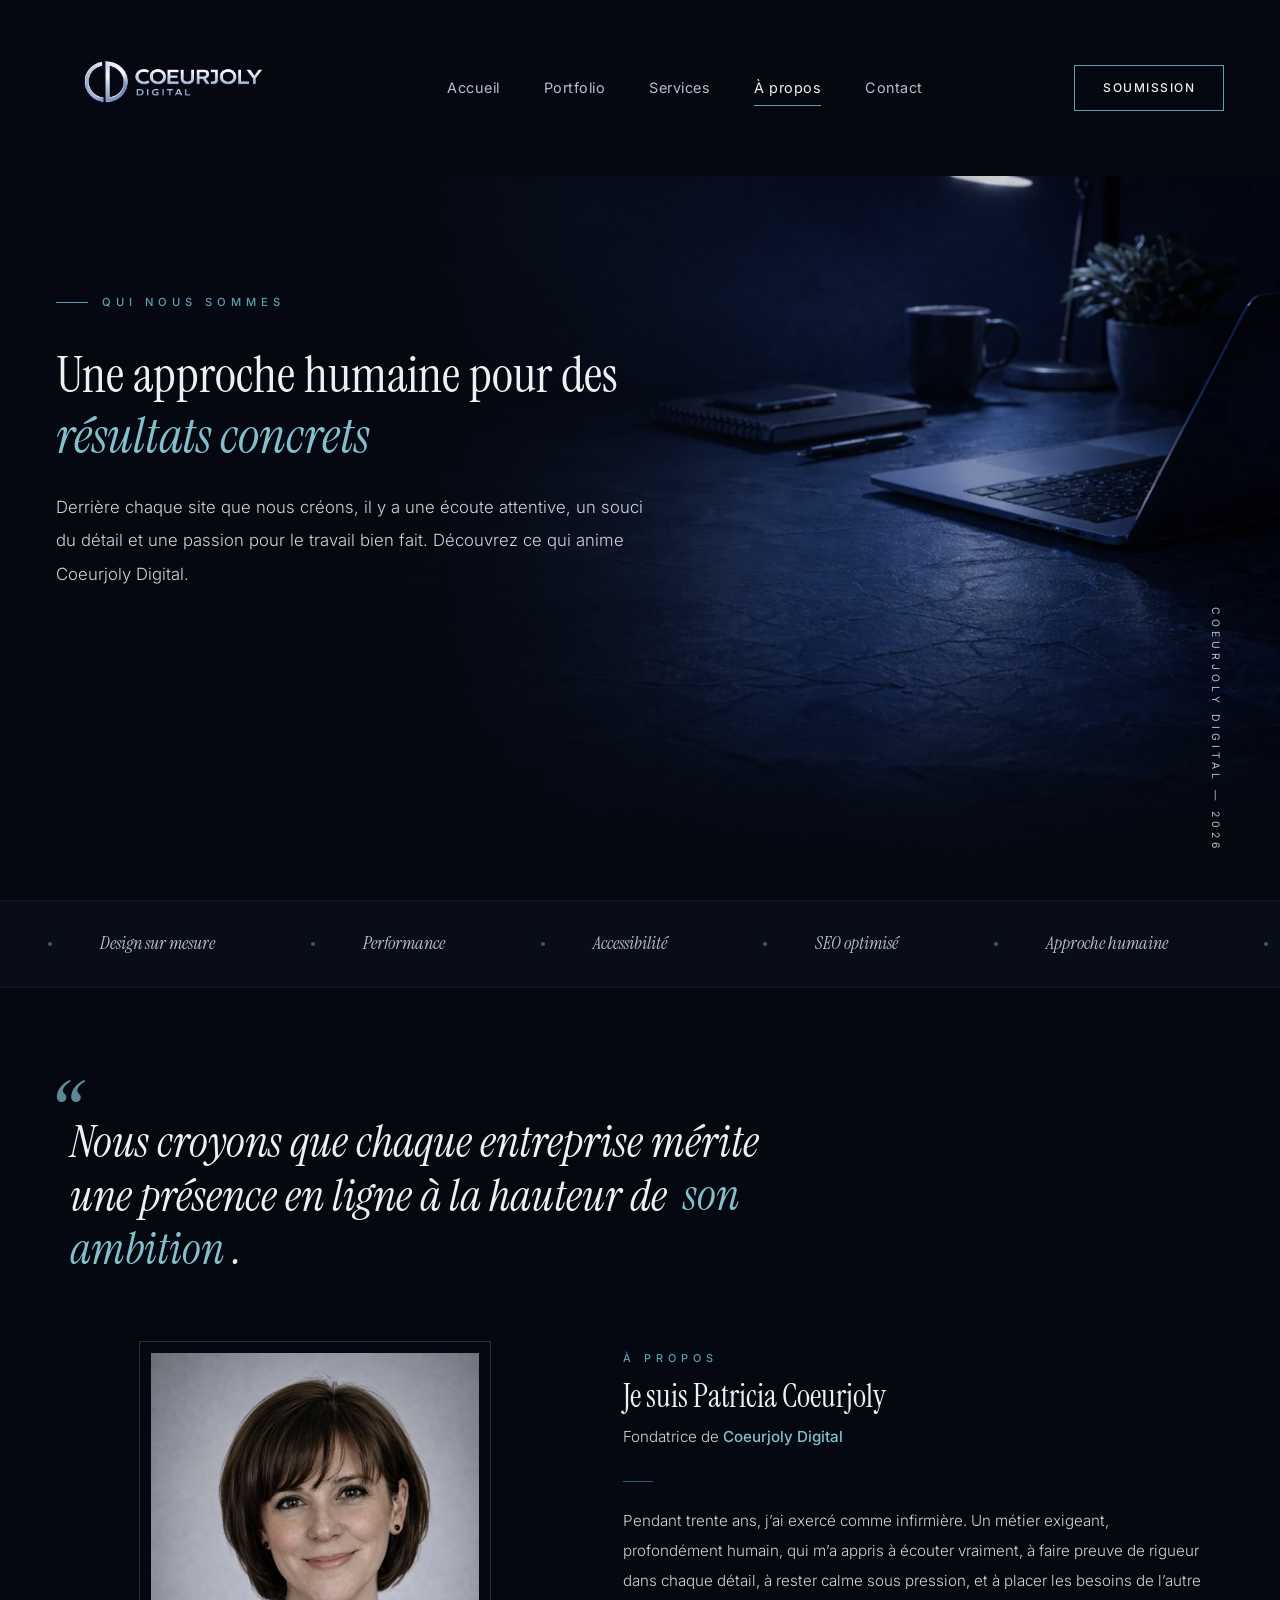
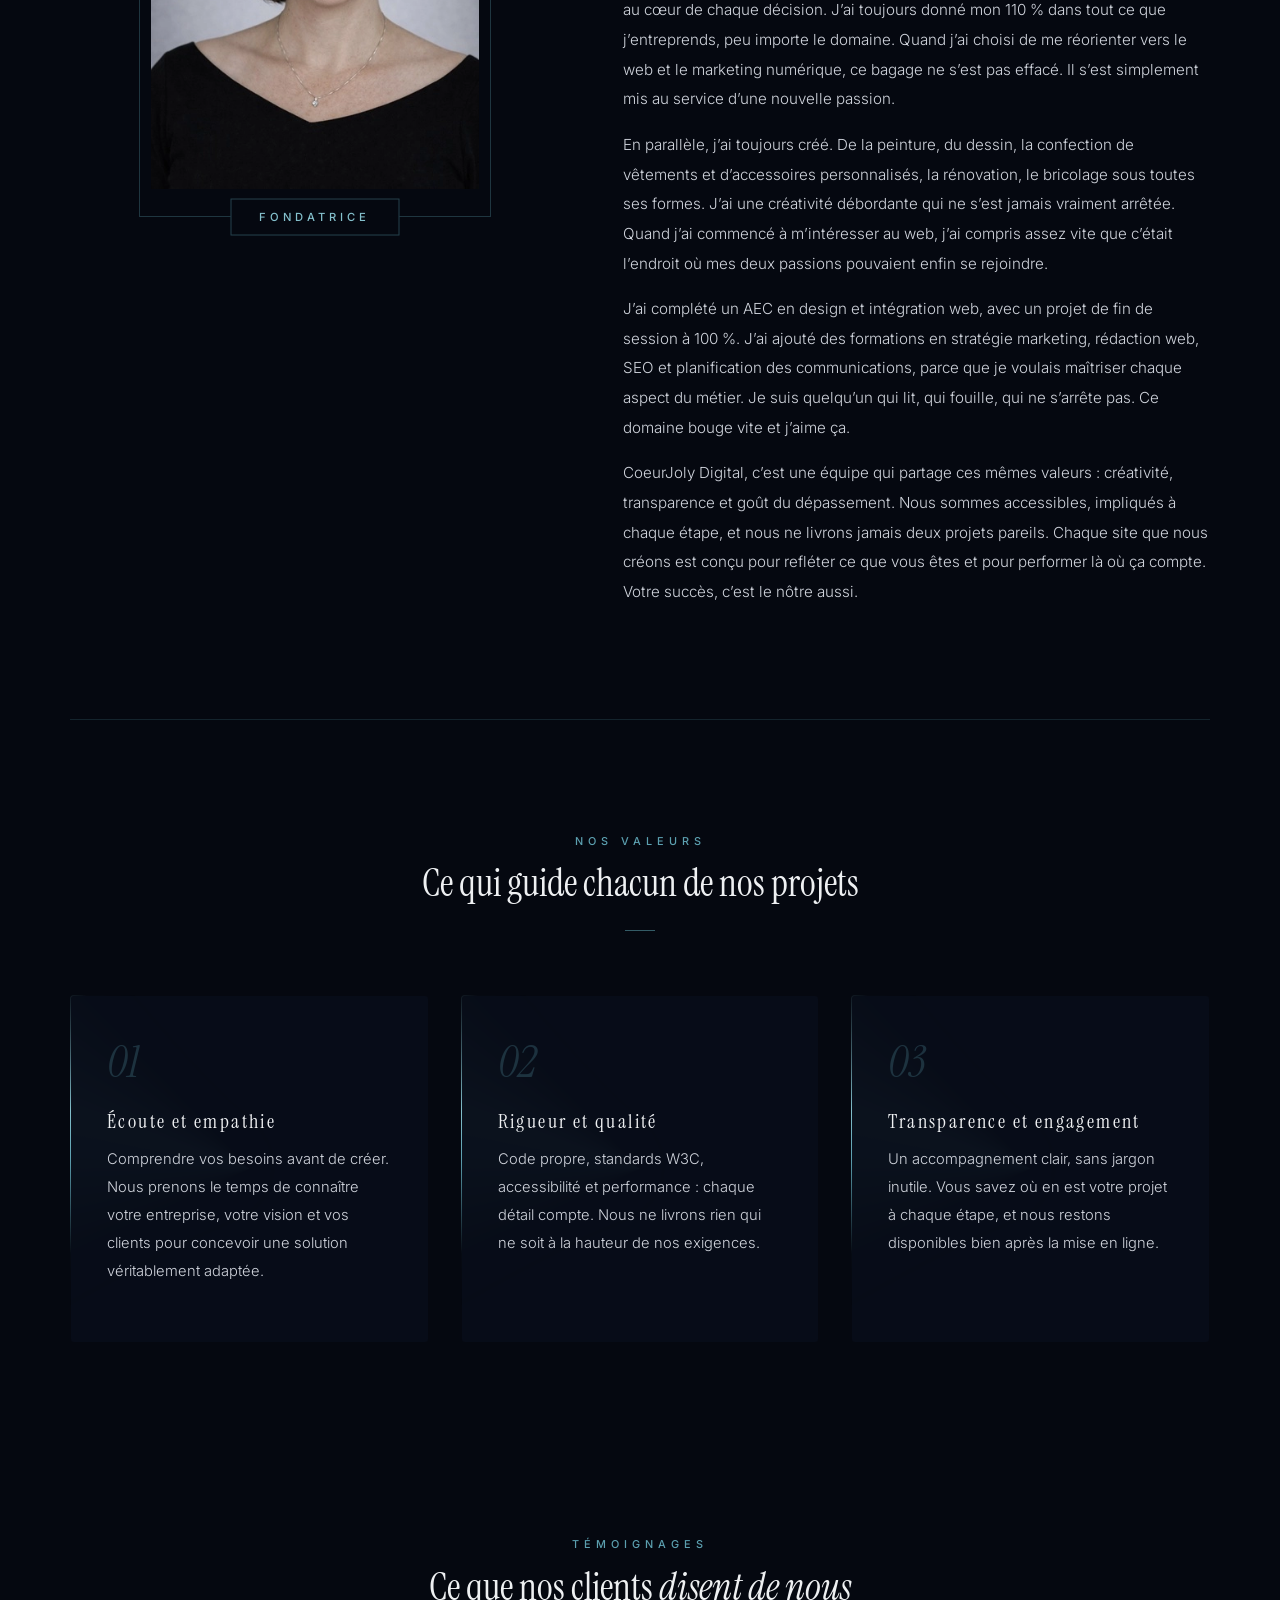
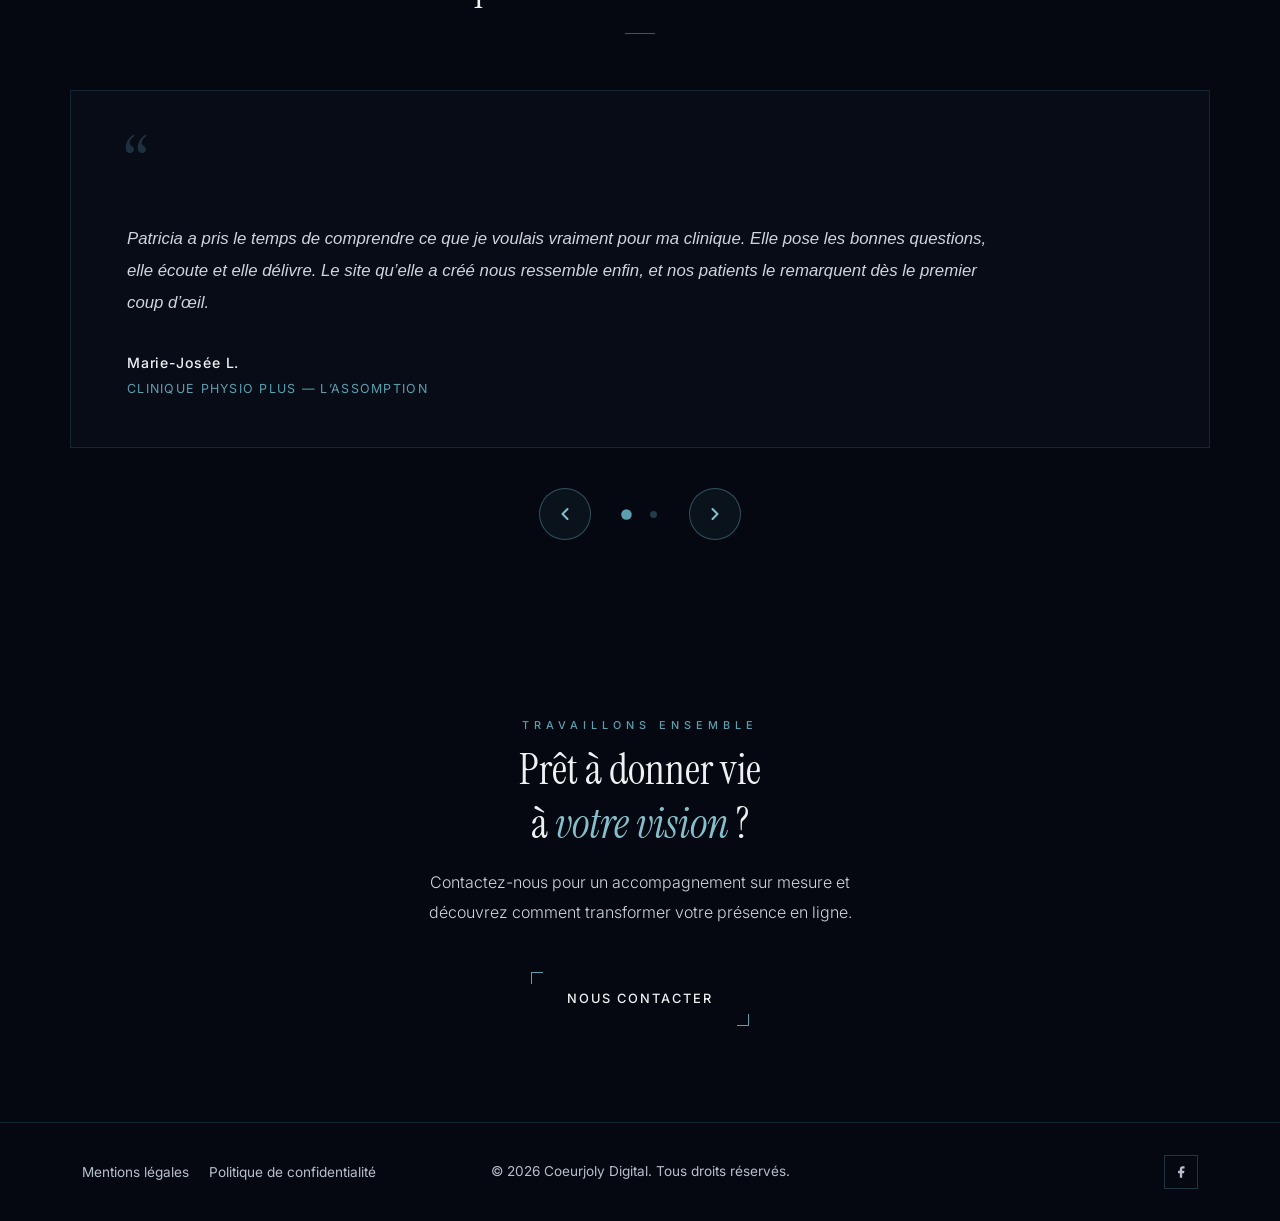
==== commit a6acf6e0: "amélioration des scores" ====
--- a/a-propos.html
+++ b/a-propos.html
@@ -23,6 +23,7 @@
   <link href="https://cdn.jsdelivr.net/npm/bootstrap@5.3.3/dist/css/bootstrap.min.css" rel="stylesheet">
   <link rel="stylesheet" href="assets/css/styles.css">
   <link rel="stylesheet" href="assets/css/responsive.css">
+  <link rel="preload" as="image" href="assets/images/arriere-plan-ordi.webp" fetchpriority="high">
   <script type="application/ld+json">
   {
     "@context": "https://schema.org",
@@ -39,13 +40,13 @@
 
   <header class="topbar" role="banner">
     <a class="topbar__logo" href="index.html" aria-label="Coeurjoly Digital &ndash; Accueil">
-      <img src="assets/images/logo-couleur.webp" alt="Logo Coeurjoly Digital" width="400" height="134">
+      <img src="assets/images/logo-couleur.webp" alt="Logo Coeurjoly Digital" width="400" height="134" fetchpriority="high">
     </a>
     <nav class="topbar__nav" aria-label="Navigation principale">
       <a class="topbar__link" href="index.html">Accueil</a>
       <a class="topbar__link" href="portfolio.html">Portfolio</a>
       <a class="topbar__link" href="services.html">Services</a>
-      <a class="topbar__link topbar__link--on" href="a-propos.html" aria-current="page">A Propos</a>
+      <a class="topbar__link topbar__link--on" href="a-propos.html" aria-current="page">&Agrave;&nbsp;propos</a>
       <a class="topbar__link" href="contact.html">Contact</a>
     </nav>
     <a class="topbar__cta d-none d-lg-inline-block" href="soumission.html">Soumission</a>
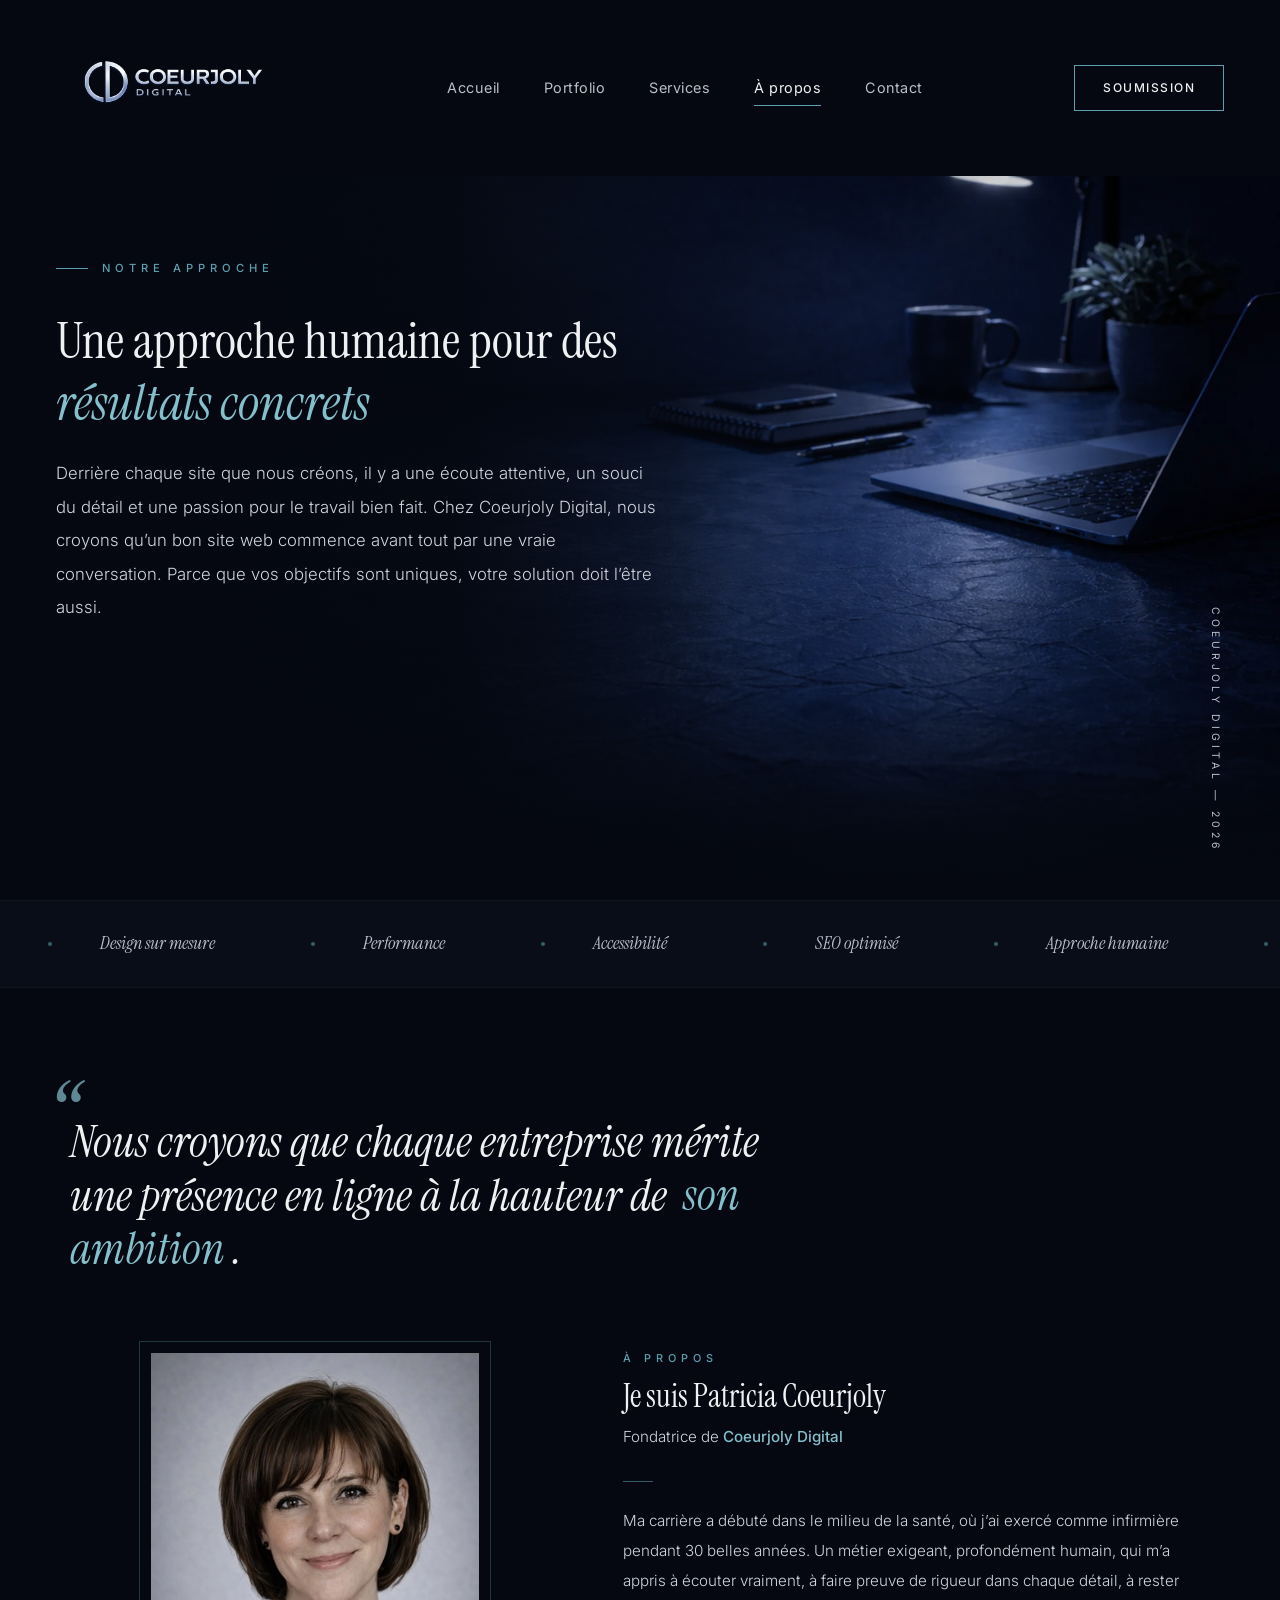
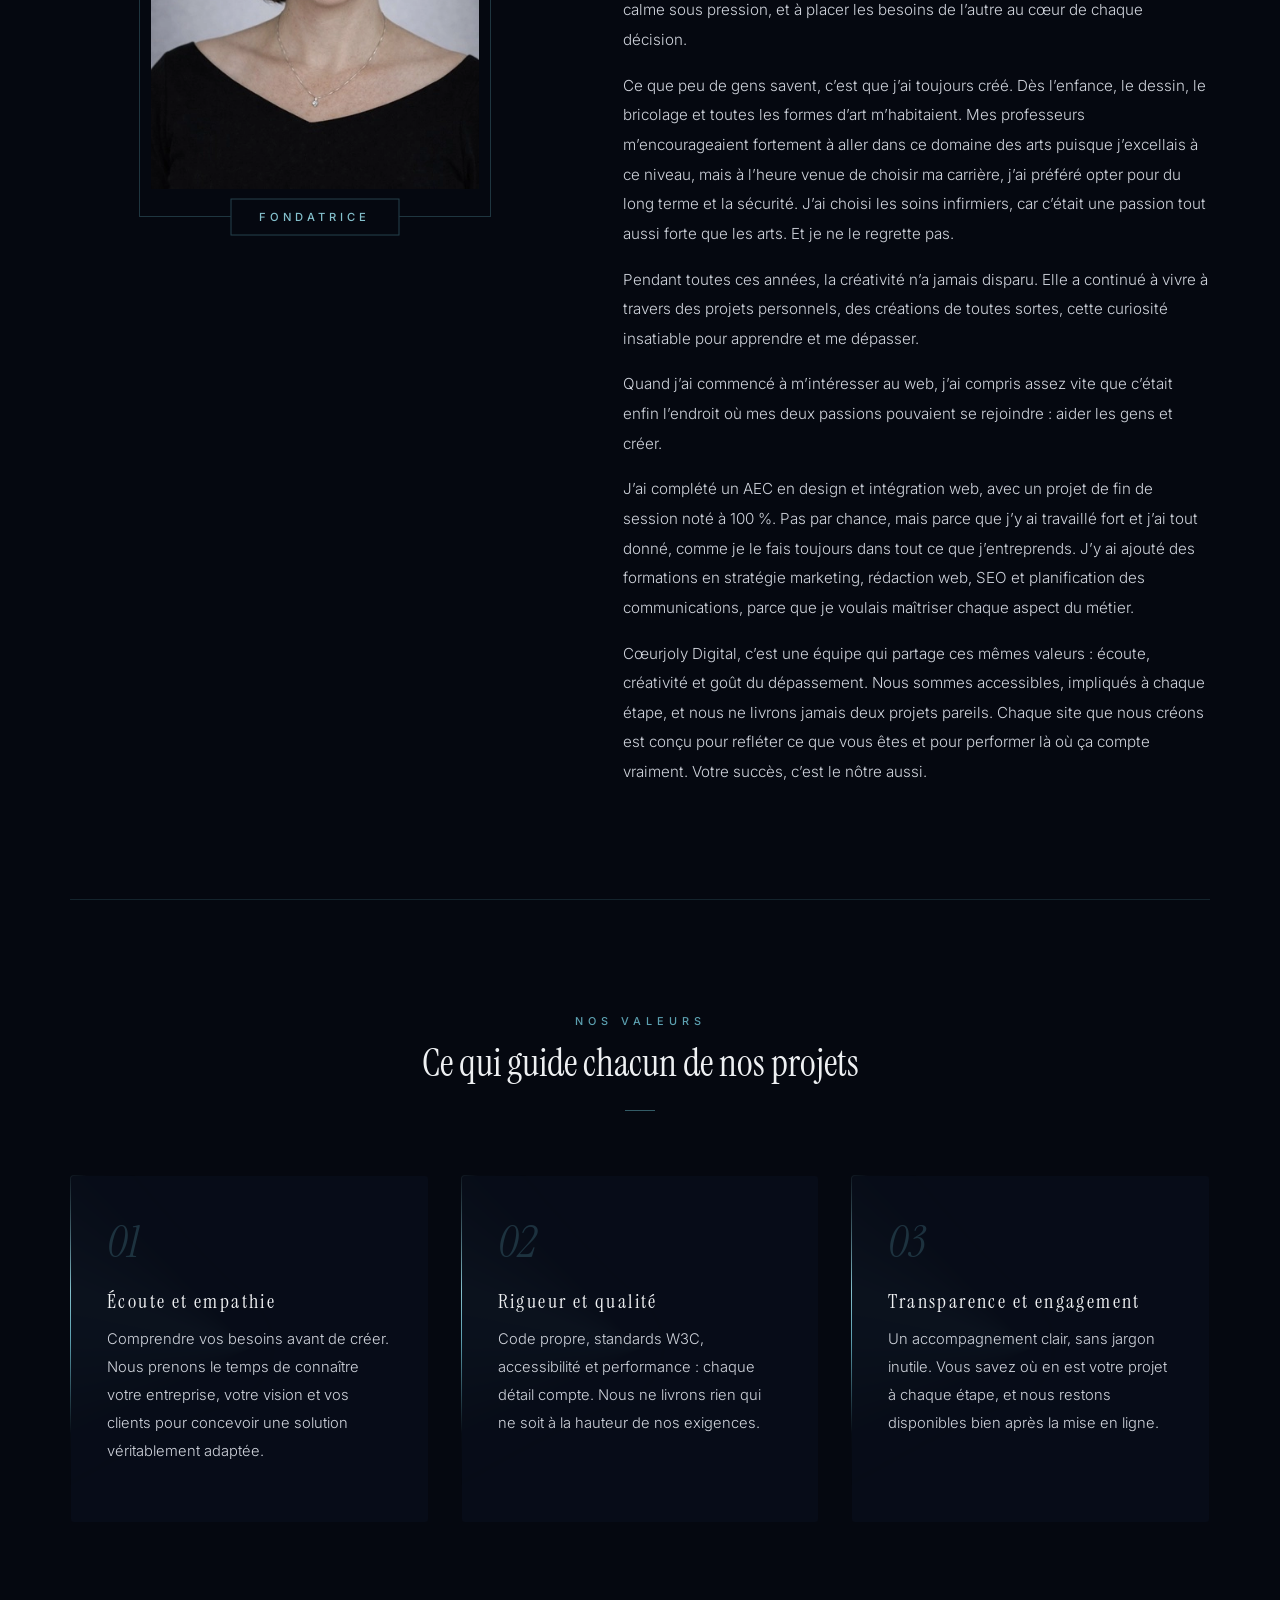
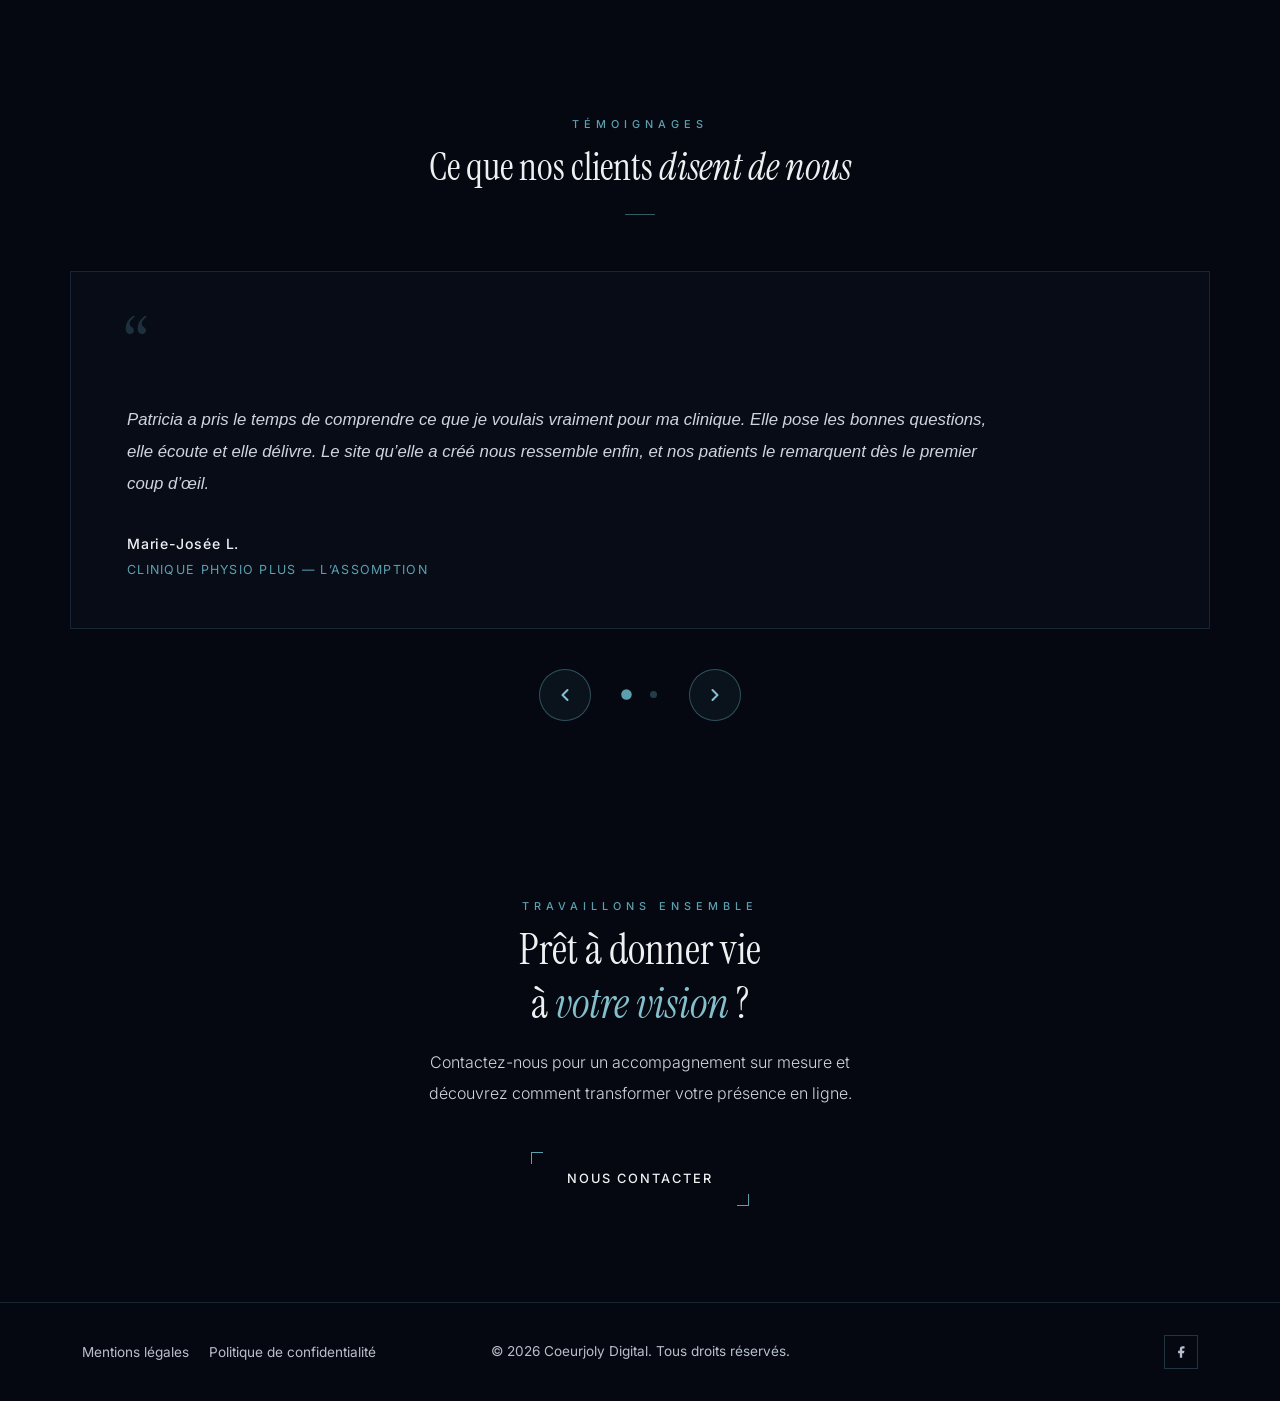
==== commit 492d7d14: "modification pied de page" ====
--- a/a-propos.html
+++ b/a-propos.html
@@ -3,10 +3,10 @@
 <head>
   <meta charset="UTF-8">
   <meta name="viewport" content="width=device-width, initial-scale=1.0">
-  <title>Notre approche &ndash; Coeurjoly Digital | Web designer et d&eacute;veloppeur au Qu&eacute;bec</title>
+  <title>&Agrave; propos &ndash; Coeurjoly Digital | Web designer et d&eacute;veloppeur au Qu&eacute;bec</title>
   <meta name="description" content="D&eacute;couvrez l&rsquo;approche de Coeurjoly Digital&nbsp;: une vision humaine du web, un souci du d&eacute;tail et un engagement envers la qualit&eacute;. Rencontrez Patricia Coeurjoly, fondatrice.">
   <link rel="canonical" href="https://coeurjolydigital.ca/a-propos.html">
-  <meta property="og:title" content="Notre approche &ndash; Coeurjoly Digital | Web designer et d&eacute;veloppeur au Qu&eacute;bec">
+  <meta property="og:title" content="&Agrave; propos &ndash; Coeurjoly Digital | Web designer et d&eacute;veloppeur au Qu&eacute;bec">
   <meta property="og:description" content="D&eacute;couvrez l&rsquo;approche de Coeurjoly Digital&nbsp;: une vision humaine du web, un souci du d&eacute;tail et un engagement envers la qualit&eacute;. Rencontrez Patricia Coeurjoly, fondatrice.">
   <meta property="og:image" content="https://coeurjolydigital.ca/assets/images/og-image.png">
   <meta property="og:url" content="https://coeurjolydigital.ca/a-propos.html">
@@ -30,7 +30,7 @@
     "@type": "BreadcrumbList",
     "itemListElement": [
       {"@type": "ListItem", "position": 1, "name": "Accueil", "item": "https://coeurjolydigital.ca/"},
-      {"@type": "ListItem", "position": 2, "name": "Notre approche", "item": "https://coeurjolydigital.ca/a-propos.html"}
+      {"@type": "ListItem", "position": 2, "name": "\u00c0 propos", "item": "https://coeurjolydigital.ca/a-propos.html"}
     ]
   }
   </script>
@@ -59,9 +59,9 @@
       <div class="pagehero__bg" aria-hidden="true"></div>
       <div class="pagehero__fade" aria-hidden="true"></div>
       <div class="pagehero__inner">
-        <p class="hero__tag">Qui nous sommes</p>
+        <p class="hero__tag">Notre approche</p>
         <h1 id="ph" class="pagehero__h1">Une approche humaine pour des <i>r&eacute;sultats concrets</i></h1>
-        <p class="pagehero__desc">Derri&egrave;re chaque site que nous cr&eacute;ons, il y a une &eacute;coute attentive, un souci du d&eacute;tail et une passion pour le travail bien fait. D&eacute;couvrez ce qui anime Coeurjoly Digital.</p>
+        <p class="pagehero__desc">Derri&egrave;re chaque site que nous cr&eacute;ons, il y a une &eacute;coute attentive, un souci du d&eacute;tail et une passion pour le travail bien fait. Chez Coeurjoly Digital, nous croyons qu&rsquo;un bon site web commence avant tout par une vraie conversation. Parce que vos objectifs sont uniques, votre solution doit l&rsquo;&ecirc;tre aussi.</p>
       </div>
       <span class="hero__side" aria-hidden="true">Coeurjoly Digital &mdash; 2026</span>
     </section>
@@ -105,13 +105,17 @@
             <p class="about__role rv">Fondatrice de <b>Coeurjoly Digital</b></p>
             <hr class="sec-line rv" aria-hidden="true">
 
-            <p class="about__p rv mt-4">Pendant trente ans, j&rsquo;ai exerc&eacute; comme infirmi&egrave;re. Un m&eacute;tier exigeant, profond&eacute;ment humain, qui m&rsquo;a appris &agrave; &eacute;couter vraiment, &agrave; faire preuve de rigueur dans chaque d&eacute;tail, &agrave; rester calme sous pression, et &agrave; placer les besoins de l&rsquo;autre au c&oelig;ur de chaque d&eacute;cision. J&rsquo;ai toujours donn&eacute; mon 110&nbsp;% dans tout ce que j&rsquo;entreprends, peu importe le domaine. Quand j&rsquo;ai choisi de me r&eacute;orienter vers le web et le marketing num&eacute;rique, ce bagage ne s&rsquo;est pas effac&eacute;. Il s&rsquo;est simplement mis au service d&rsquo;une nouvelle passion.</p>
-
-            <p class="about__p rv">En parall&egrave;le, j&rsquo;ai toujours cr&eacute;&eacute;. De la peinture, du dessin, la confection de v&ecirc;tements et d&rsquo;accessoires personnalis&eacute;s, la r&eacute;novation, le bricolage sous toutes ses formes. J&rsquo;ai une cr&eacute;ativit&eacute; d&eacute;bordante qui ne s&rsquo;est jamais vraiment arr&ecirc;t&eacute;e. Quand j&rsquo;ai commenc&eacute; &agrave; m&rsquo;int&eacute;resser au web, j&rsquo;ai compris assez vite que c&rsquo;&eacute;tait l&rsquo;endroit o&ugrave; mes deux passions pouvaient enfin se rejoindre.</p>
-
-            <p class="about__p rv">J&rsquo;ai compl&eacute;t&eacute; un AEC en design et int&eacute;gration web, avec un projet de fin de session &agrave; 100&nbsp;%. J&rsquo;ai ajout&eacute; des formations en strat&eacute;gie marketing, r&eacute;daction web, SEO et planification des communications, parce que je voulais ma&icirc;triser chaque aspect du m&eacute;tier. Je suis quelqu&rsquo;un qui lit, qui fouille, qui ne s&rsquo;arr&ecirc;te pas. Ce domaine bouge vite et j&rsquo;aime &ccedil;a.</p>
-
-            <p class="about__p rv">CoeurJoly Digital, c&rsquo;est une &eacute;quipe qui partage ces m&ecirc;mes valeurs&nbsp;: cr&eacute;ativit&eacute;, transparence et go&ucirc;t du d&eacute;passement. Nous sommes accessibles, impliqu&eacute;s &agrave; chaque &eacute;tape, et nous ne livrons jamais deux projets pareils. Chaque site que nous cr&eacute;ons est con&ccedil;u pour refl&eacute;ter ce que vous &ecirc;tes et pour performer l&agrave; o&ugrave; &ccedil;a compte. Votre succ&egrave;s, c&rsquo;est le n&ocirc;tre aussi.</p>
+            <p class="about__p rv mt-4">Ma carri&egrave;re a d&eacute;but&eacute; dans le milieu de la sant&eacute;, o&ugrave; j&rsquo;ai exerc&eacute; comme infirmi&egrave;re pendant 30 belles ann&eacute;es. Un m&eacute;tier exigeant, profond&eacute;ment humain, qui m&rsquo;a appris &agrave; &eacute;couter vraiment, &agrave; faire preuve de rigueur dans chaque d&eacute;tail, &agrave; rester calme sous pression, et &agrave; placer les besoins de l&rsquo;autre au c&oelig;ur de chaque d&eacute;cision.</p>
+
+            <p class="about__p rv">Ce que peu de gens savent, c&rsquo;est que j&rsquo;ai toujours cr&eacute;&eacute;. D&egrave;s l&rsquo;enfance, le dessin, le bricolage et toutes les formes d&rsquo;art m&rsquo;habitaient. Mes professeurs m&rsquo;encourageaient fortement &agrave; aller dans ce domaine des arts puisque j&rsquo;excellais &agrave; ce niveau, mais &agrave; l&rsquo;heure venue de choisir ma carri&egrave;re, j&rsquo;ai pr&eacute;f&eacute;r&eacute; opter pour du long terme et la s&eacute;curit&eacute;. J&rsquo;ai choisi les soins infirmiers, car c&rsquo;&eacute;tait une passion tout aussi forte que les arts. Et je ne le regrette pas.</p>
+
+            <p class="about__p rv">Pendant toutes ces ann&eacute;es, la cr&eacute;ativit&eacute; n&rsquo;a jamais disparu. Elle a continu&eacute; &agrave; vivre &agrave; travers des projets personnels, des cr&eacute;ations de toutes sortes, cette curiosit&eacute; insatiable pour apprendre et me d&eacute;passer.</p>
+
+            <p class="about__p rv">Quand j&rsquo;ai commenc&eacute; &agrave; m&rsquo;int&eacute;resser au web, j&rsquo;ai compris assez vite que c&rsquo;&eacute;tait enfin l&rsquo;endroit o&ugrave; mes deux passions pouvaient se rejoindre&nbsp;: aider les gens et cr&eacute;er.</p>
+
+            <p class="about__p rv">J&rsquo;ai compl&eacute;t&eacute; un AEC en design et int&eacute;gration web, avec un projet de fin de session not&eacute; &agrave; 100&nbsp;%. Pas par chance, mais parce que j&rsquo;y ai travaill&eacute; fort et j&rsquo;ai tout donn&eacute;, comme je le fais toujours dans tout ce que j&rsquo;entreprends. J&rsquo;y ai ajout&eacute; des formations en strat&eacute;gie marketing, r&eacute;daction web, SEO et planification des communications, parce que je voulais ma&icirc;triser chaque aspect du m&eacute;tier.</p>
+
+            <p class="about__p rv">C&oelig;urjoly Digital, c&rsquo;est une &eacute;quipe qui partage ces m&ecirc;mes valeurs&nbsp;: &eacute;coute, cr&eacute;ativit&eacute; et go&ucirc;t du d&eacute;passement. Nous sommes accessibles, impliqu&eacute;s &agrave; chaque &eacute;tape, et nous ne livrons jamais deux projets pareils. Chaque site que nous cr&eacute;ons est con&ccedil;u pour refl&eacute;ter ce que vous &ecirc;tes et pour performer l&agrave; o&ugrave; &ccedil;a compte vraiment. Votre succ&egrave;s, c&rsquo;est le n&ocirc;tre aussi.</p>
           </div>
         </div>
       </div>
@@ -222,7 +226,7 @@
         </div>
         <div class="col-md-4 text-md-end">
           <div class="d-flex gap-2 justify-content-md-end" role="group" aria-label="R&eacute;seaux sociaux">
-            <a class="ft__soc" href="#" aria-label="Facebook"><svg viewBox="0 0 24 24"><path d="M18 2h-3a5 5 0 0 0-5 5v3H7v4h3v8h4v-8h3l1-4h-4V7a1 1 0 0 1 1-1h3z"/></svg></a>
+            <a class="ft__soc" href="https://www.facebook.com/profile.php?id=61586746877675" target="_blank" rel="noopener noreferrer" aria-label="Facebook"><svg viewBox="0 0 24 24"><path d="M18 2h-3a5 5 0 0 0-5 5v3H7v4h3v8h4v-8h3l1-4h-4V7a1 1 0 0 1 1-1h3z"/></svg></a>
           </div>
         </div>
       </div>
--- a/assets/css/styles.css
+++ b/assets/css/styles.css
@@ -2437,4 +2437,152 @@
   height: 0.0625rem;
   background: var(--accent);
   opacity: 0.55;
+}
+/* ============ Contact — Choix du formulaire ============ */
+.ct-choose {
+  padding: 5rem 0 0;
+}
+
+.ct-choose__intro {
+  margin-bottom: 3rem;
+}
+
+.ct-choose__intro-desc {
+  font-size: 1rem;
+  color: var(--text-dim);
+  font-weight: 300;
+  line-height: 1.9;
+  max-width: 42rem;
+  margin-top: 1.25rem;
+}
+
+.ct-choose__grid {
+  display: grid;
+  grid-template-columns: 1fr 1fr;
+  gap: 1.5rem;
+}
+
+.ct-choose__card {
+  border: 0.0625rem solid var(--border);
+  padding: 2.75rem 3rem;
+  background: var(--dark-card);
+  transition: border-color 0.3s var(--ease);
+}
+
+.ct-choose__card:hover {
+  border-color: var(--border-hover);
+}
+
+.ct-choose__card--highlight {
+  border-color: rgba(92, 160, 176, 0.28);
+  position: relative;
+  overflow: hidden;
+}
+
+.ct-choose__card--highlight::before {
+  content: '';
+  position: absolute;
+  top: 0;
+  left: 0;
+  width: 0.1875rem;
+  height: 100%;
+  background: linear-gradient(180deg, var(--accent), transparent);
+  opacity: 0.7;
+}
+
+.ct-choose__badge {
+  font-size: 0.68rem;
+  font-weight: 500;
+  letter-spacing: 0.3125rem;
+  text-transform: uppercase;
+  color: var(--accent);
+  margin-bottom: 1rem;
+}
+
+.ct-choose__h {
+  font-size: 1.45rem;
+  color: var(--text);
+  margin-bottom: 1rem;
+  font-weight: 400;
+  line-height: 1.4;
+}
+
+.ct-choose__p {
+  font-size: 0.95rem;
+  color: var(--text-dim);
+  font-weight: 300;
+  line-height: 1.9;
+  margin-bottom: 1.75rem;
+}
+
+.ct-choose__link {
+  font-size: 0.78rem;
+  font-weight: 500;
+  letter-spacing: 0.2rem;
+  text-transform: uppercase;
+  color: var(--text-muted);
+  text-decoration: none;
+  transition: color 0.3s;
+}
+
+.ct-choose__link:hover {
+  color: var(--text);
+}
+
+.ct-choose__link--accent {
+  color: var(--accent-soft);
+}
+
+.ct-choose__link--accent:hover {
+  color: var(--text);
+}
+
+/* ============ Contact — &Eacute;tats du formulaire ============ */
+.ct__input--error {
+  border-color: #c0504d;
+  box-shadow: 0 0 0 0.1875rem rgba(192, 80, 77, 0.08);
+}
+
+.ct__submit--sending {
+  opacity: 0.7;
+  cursor: not-allowed;
+  pointer-events: none;
+}
+
+.ct__status {
+  display: none;
+  text-align: center;
+  padding: 3rem 1rem;
+}
+
+.ct__status--on {
+  display: block;
+}
+
+.ct__status-icon {
+  width: 3rem;
+  height: 3rem;
+  color: var(--accent);
+  margin: 0 auto 1.25rem;
+  display: flex;
+  align-items: center;
+  justify-content: center;
+}
+
+.ct__status-icon svg {
+  width: 100%;
+  height: 100%;
+}
+
+.ct__status-title {
+  font-size: 1.25rem;
+  color: var(--text);
+  margin-bottom: 0.5rem;
+}
+
+.ct__status-msg {
+  font-size: 0.9rem;
+  color: var(--text-dim);
+  font-weight: 300;
+  margin: 0;
 }
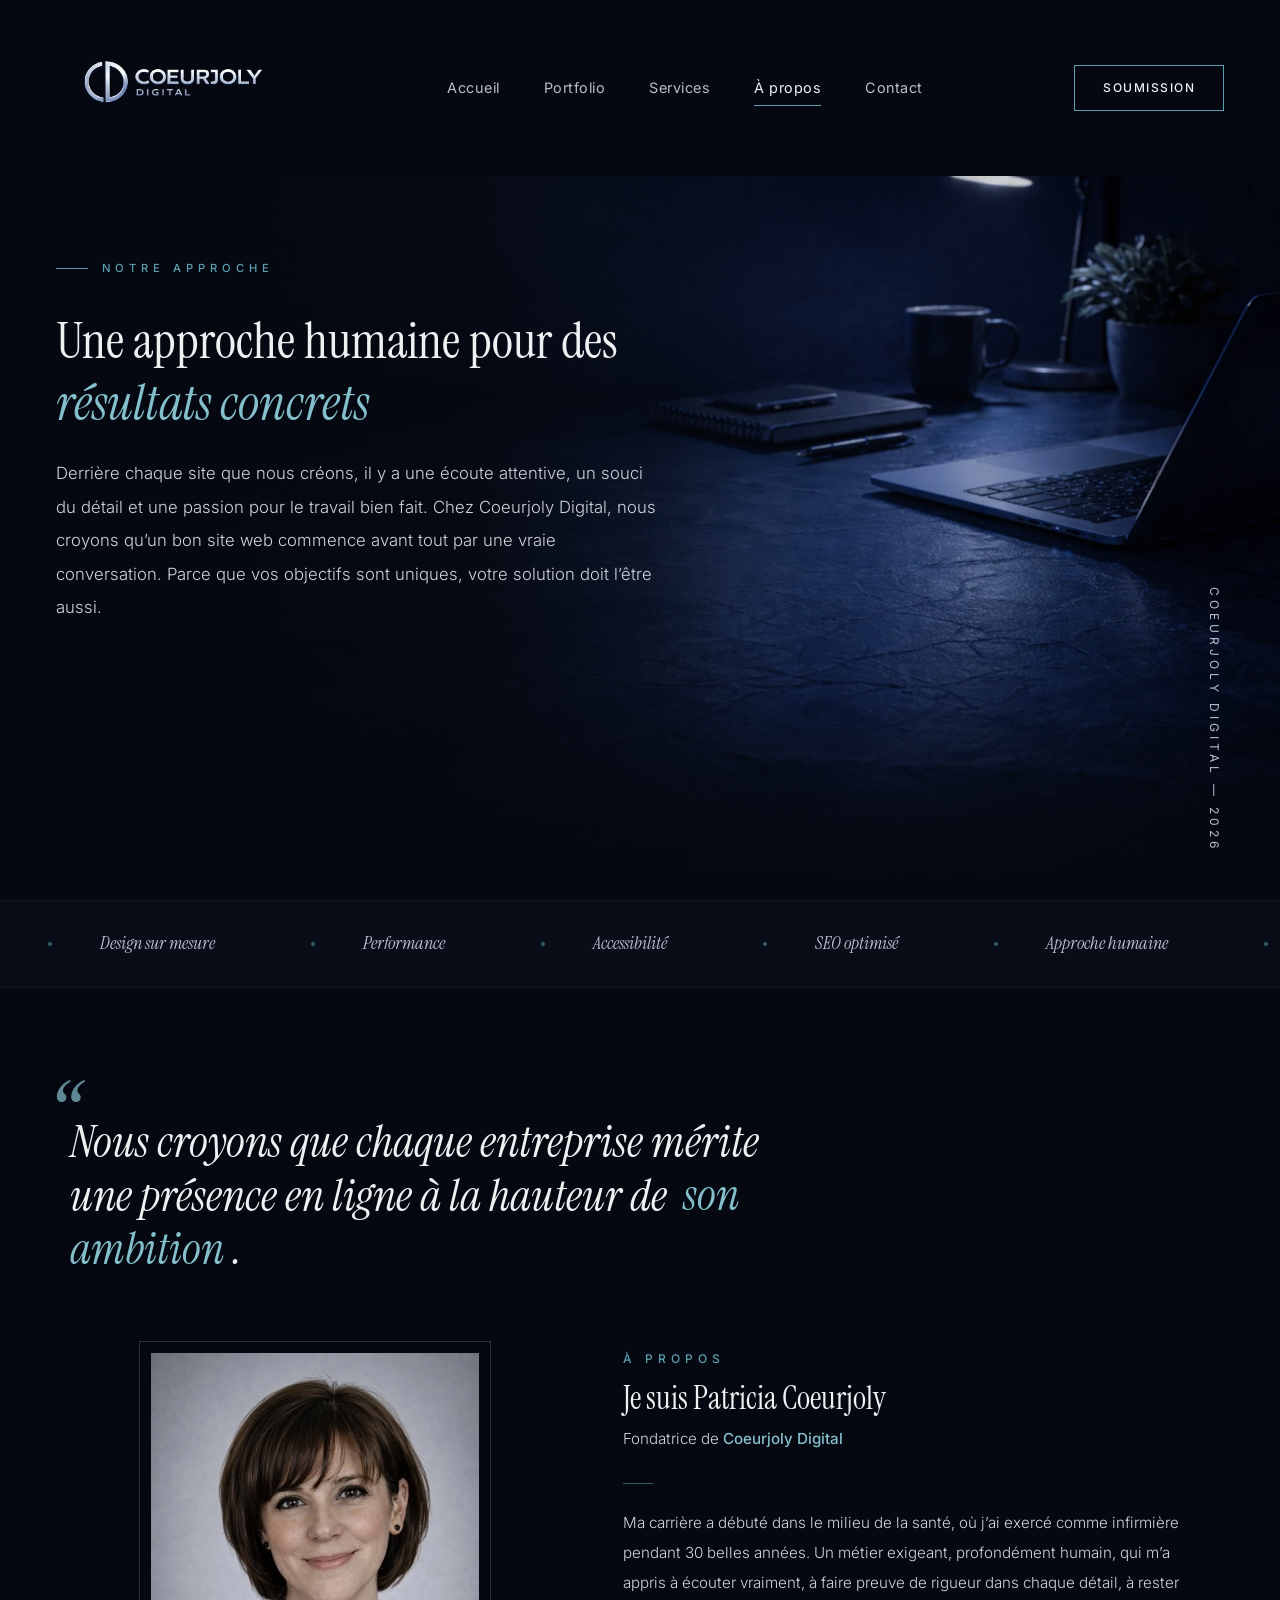
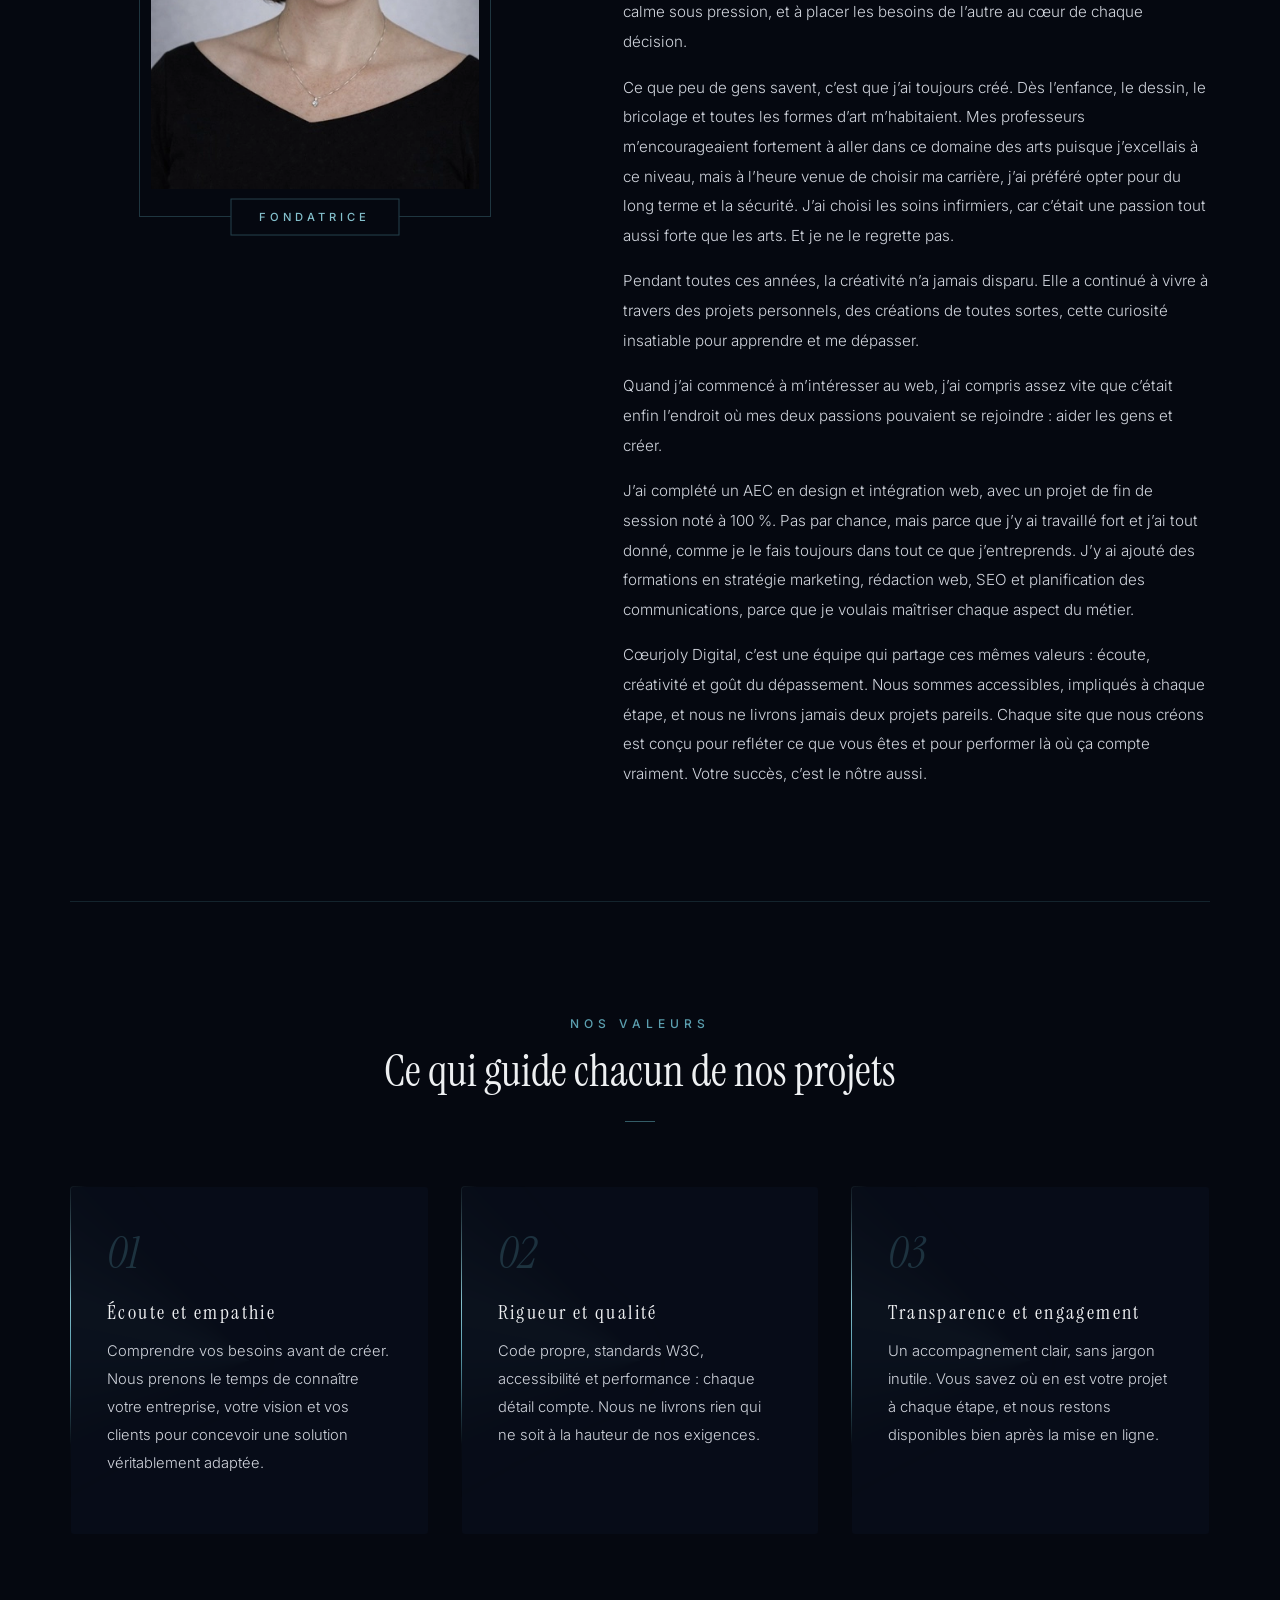
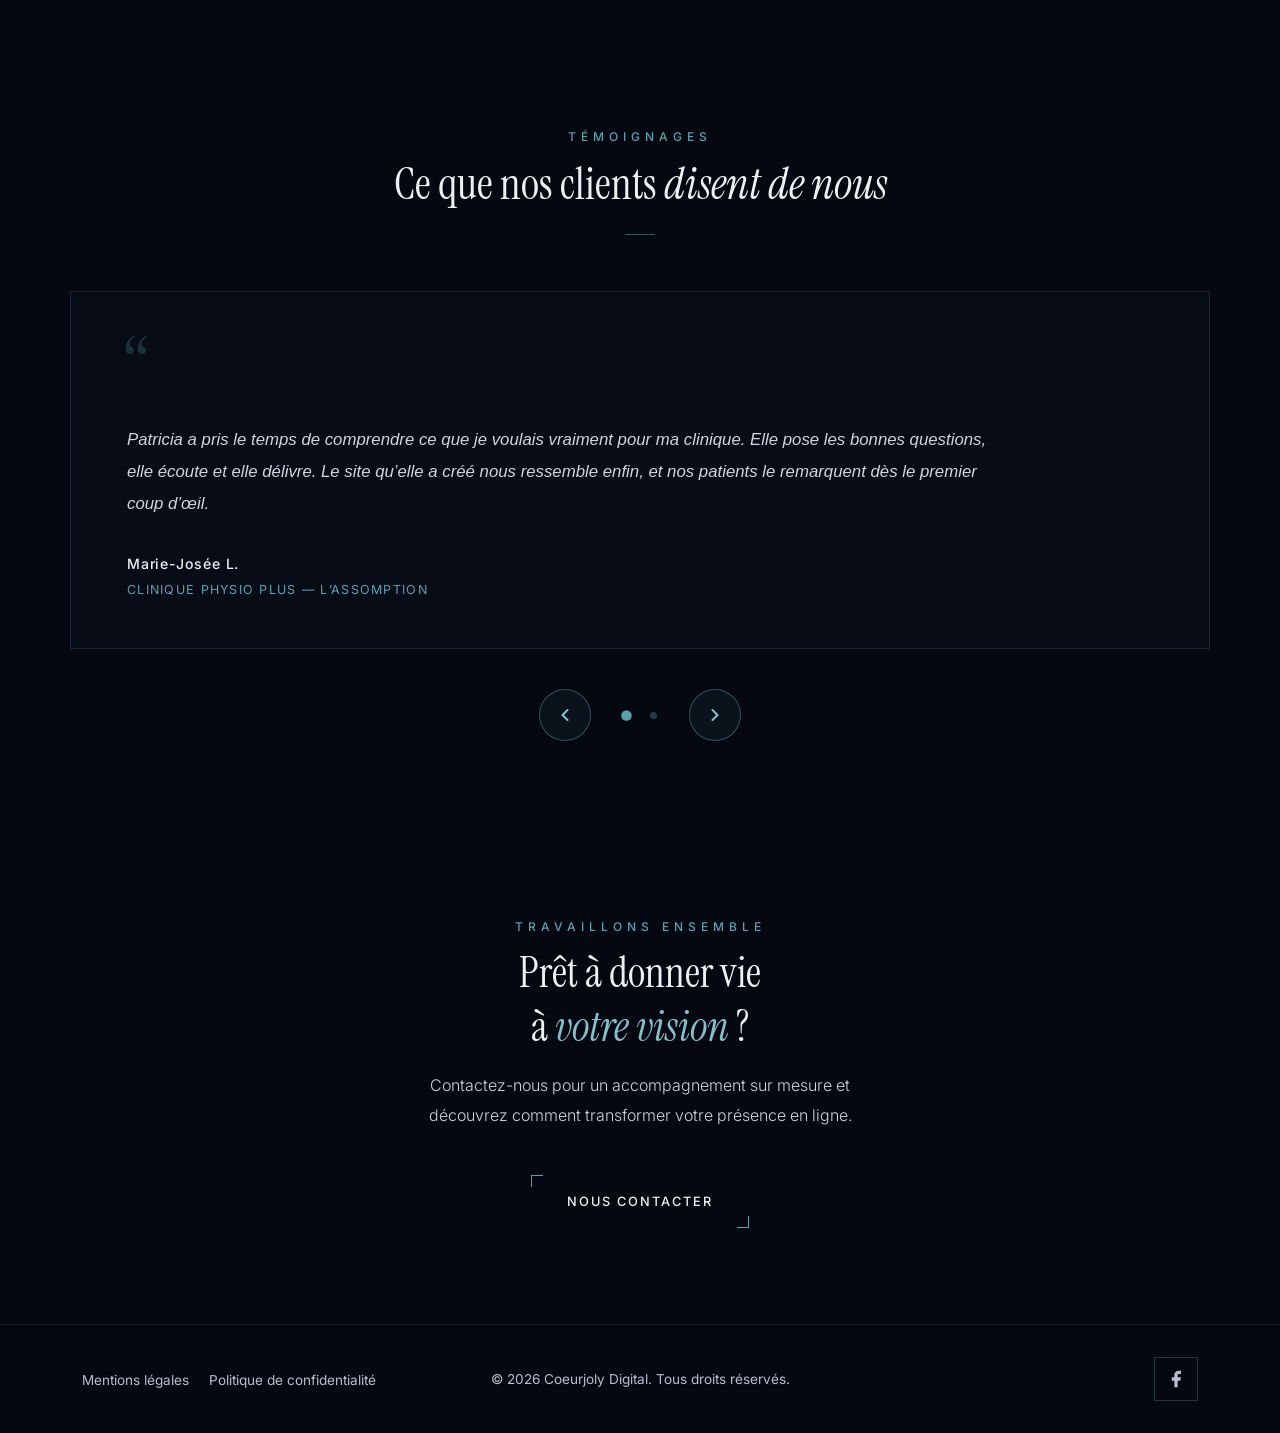
==== commit 91ec6dae: "test / correction" ====
--- a/a-propos.html
+++ b/a-propos.html
@@ -38,7 +38,7 @@
 <body>
   <a href="#main-content" class="skip-link visually-hidden-focusable">Aller au contenu principal</a>
 
-  <header class="topbar" role="banner">
+  <header class="topbar">
     <a class="topbar__logo" href="index.html" aria-label="Coeurjoly Digital &ndash; Accueil">
       <img src="assets/images/logo-couleur.webp" alt="Logo Coeurjoly Digital" width="400" height="134" fetchpriority="high">
     </a>
@@ -165,7 +165,7 @@
           <h2 class="sec-h2" id="tsh">Ce que nos clients <i>disent de nous</i></h2>
           <hr class="sec-line" aria-hidden="true">
         </div>
-        <div class="testi__stage" role="region" aria-label="T&eacute;moignages clients" aria-live="polite">
+        <div class="testi__stage" aria-label="T&eacute;moignages clients" aria-live="polite">
           <div class="testi__track">
 
             <article class="testi__card" aria-hidden="false">
@@ -214,7 +214,7 @@
 
   </main>
 
-  <footer class="ft" role="contentinfo">
+  <footer class="ft">
     <div class="container">
       <div class="row align-items-center">
         <div class="col-md-4 mb-2 mb-md-0">
--- a/assets/css/styles.css
+++ b/assets/css/styles.css
@@ -474,7 +474,7 @@
   right: 3.5rem;
   bottom: 3rem;
   z-index: 2;
-  font-size: 0.65rem;
+  font-size: 0.75rem;
   letter-spacing: 0.25rem;
   text-transform: uppercase;
   color: var(--text-muted);
@@ -525,7 +525,7 @@
 }
 
 .sec-tag {
-  font-size: 0.68rem;
+  font-size: 0.75rem;
   font-weight: 500;
   letter-spacing: 0.3125rem;
   text-transform: uppercase;
@@ -534,7 +534,7 @@
 }
 
 .sec-h2 {
-  font-size: 2.4rem;
+  font-size: 2.75rem;
   color: var(--text);
   line-height: 1.35;
 }
@@ -769,12 +769,12 @@
   background:
     conic-gradient(
       from var(--border-angle, 0deg),
-      transparent 0%,
-      transparent 68%,
+      rgba(5, 8, 16, 1) 0%,
+      rgba(5, 8, 16, 1) 68%,
       var(--accent) 76%,
       var(--accent-soft) 80%,
-      transparent 88%,
-      transparent 100%
+      rgba(5, 8, 16, 1) 88%,
+      rgba(5, 8, 16, 1) 100%
     );
   animation: borderSpin 4s linear infinite;
 }
@@ -800,12 +800,12 @@
   background:
     conic-gradient(
       from var(--border-angle, 0deg),
-      transparent 0%,
-      transparent 66%,
+      rgba(5, 8, 16, 0) 0%,
+      rgba(5, 8, 16, 0) 66%,
       rgba(92, 160, 176, 0.12) 76%,
       rgba(132, 192, 204, 0.06) 80%,
-      transparent 90%,
-      transparent 100%
+      rgba(5, 8, 16, 0) 90%,
+      rgba(5, 8, 16, 0) 100%
     );
   animation: borderSpin 4s linear infinite;
   filter: blur(1.5rem);
@@ -1021,8 +1021,8 @@
   display: inline-flex;
   align-items: center;
   justify-content: center;
-  width: 2.125rem;
-  height: 2.125rem;
+  width: 2.75rem;
+  height: 2.75rem;
   border: 0.0625rem solid rgba(92, 160, 176, 0.3);
   color: var(--text-muted);
   transition: all 0.35s var(--ease);
@@ -1034,8 +1034,8 @@
 }
 
 .ft__soc svg {
-  width: 0.875rem;
-  height: 0.875rem;
+  width: 1.25rem;
+  height: 1.25rem;
   fill: currentColor;
 }
 
@@ -1389,7 +1389,7 @@
 
 .pf-card__cat {
   display: inline-block;
-  font-size: 0.68rem;
+  font-size: 0.75rem;
   font-weight: 500;
   letter-spacing: 0.25rem;
   text-transform: uppercase;
@@ -1585,7 +1585,7 @@
   margin-top: 3rem;
   display: flex;
   flex-direction: column;
-  gap: 1.75rem;
+  gap: 2.25rem;
 }
 
 .ct__detail {
@@ -1604,13 +1604,15 @@
 }
 
 .ct__detail-label {
+  font-size: 1.1rem;
+  letter-spacing: 0.12rem;
+  color: var(--text);
+  margin-bottom: 0.35rem;
+}
+
+.ct__detail-value {
   font-size: 1rem;
-  color: var(--text);
-  margin-bottom: 0.15rem;
-}
-
-.ct__detail-value {
-  font-size: 0.9rem;
+  letter-spacing: 0.02rem;
   color: var(--accent-soft);
   text-decoration: none;
   font-weight: 300;
@@ -1633,7 +1635,7 @@
 }
 
 .ct__social-label {
-  font-size: 0.68rem;
+  font-size: 0.75rem;
   font-weight: 500;
   letter-spacing: 0.25rem;
   text-transform: uppercase;
@@ -1644,18 +1646,7 @@
 /* ============ Contact Form ============ */
 .ct__form-wrap {
   position: relative;
-  padding: 0.0625rem;
-  background:
-    conic-gradient(
-      from var(--border-angle, 0deg),
-      transparent 0%,
-      transparent 68%,
-      var(--accent) 76%,
-      var(--accent-soft) 80%,
-      transparent 88%,
-      transparent 100%
-    );
-  animation: borderSpin 4s linear infinite;
+  border: 0.0625rem solid rgba(92, 160, 176, 0.45);
 }
 
 .ct__form {
@@ -1687,8 +1678,7 @@
   font-weight: 300;
   letter-spacing: 0.03125rem;
   text-transform: none;
-  color: var(--text-muted);
-  opacity: 0.6;
+  color: var(--text-dim);
 }
 
 .ct__input {
@@ -1827,7 +1817,7 @@
 }
 
 .ct-cta__tag {
-  font-size: 0.68rem;
+  font-size: 0.75rem;
   font-weight: 500;
   letter-spacing: 0.3125rem;
   text-transform: uppercase;
@@ -2056,7 +2046,7 @@
 }
 
 .legal__nav-label {
-  font-size: 0.68rem;
+  font-size: 0.75rem;
   font-weight: 500;
   letter-spacing: 0.3125rem;
   text-transform: uppercase;
@@ -2256,7 +2246,7 @@
 .sec-divider__label {
   position: relative;
   padding: 0.5rem 1.75rem;
-  font-size: 0.65rem;
+  font-size: 0.75rem;
   font-weight: 500;
   letter-spacing: 0.28rem;
   text-transform: uppercase;
@@ -2281,7 +2271,7 @@
 }
 
 .ac-label {
-  font-size: 0.68rem;
+  font-size: 0.75rem;
   font-weight: 500;
   letter-spacing: 0.3125rem;
   text-transform: uppercase;
@@ -2302,6 +2292,7 @@
   display: flex;
   flex-direction: column;
   gap: 1.5rem;
+  margin-top: 3rem;
 }
 
 /* Wrapper borderSpin — identique au pattern adv-card */
@@ -2313,12 +2304,12 @@
   background:
     conic-gradient(
       from var(--border-angle, 0deg),
-      transparent 0%,
-      transparent 68%,
+      rgba(5, 8, 16, 1) 0%,
+      rgba(5, 8, 16, 1) 68%,
       var(--accent) 76%,
       var(--accent-soft) 80%,
-      transparent 88%,
-      transparent 100%
+      rgba(5, 8, 16, 1) 88%,
+      rgba(5, 8, 16, 1) 100%
     );
   animation: borderSpin 5s linear infinite;
 }
@@ -2329,12 +2320,12 @@
   background:
     conic-gradient(
       from var(--border-angle, 0deg),
-      transparent 0%,
-      transparent 66%,
+      rgba(5, 8, 16, 0) 0%,
+      rgba(5, 8, 16, 0) 66%,
       rgba(92, 160, 176, 0.1) 76%,
       rgba(132, 192, 204, 0.05) 80%,
-      transparent 90%,
-      transparent 100%
+      rgba(5, 8, 16, 0) 90%,
+      rgba(5, 8, 16, 0) 100%
     );
   animation: borderSpin 5s linear infinite;
   filter: blur(1.5rem);
@@ -2376,7 +2367,7 @@
 }
 
 .ac-card__badge {
-  font-size: 0.65rem;
+  font-size: 0.75rem;
   font-weight: 500;
   letter-spacing: 0.15rem;
   text-transform: uppercase;
@@ -2463,35 +2454,66 @@
 }
 
 .ct-choose__card {
-  border: 0.0625rem solid var(--border);
+  position: relative;
+  padding: 0.0625rem;
+  overflow: hidden;
+  background:
+    conic-gradient(
+      from var(--border-angle, 0deg),
+      rgba(5, 8, 16, 1) 0%,
+      rgba(5, 8, 16, 1) 68%,
+      var(--accent) 76%,
+      rgba(5, 8, 16, 1) 84%,
+      rgba(5, 8, 16, 1) 100%
+    );
+  animation: borderSpin 5s linear infinite;
+  transition: transform 0.35s var(--ease), box-shadow 0.35s var(--ease);
+}
+
+.ct-choose__card:hover {
+  transform: translateY(-0.6rem);
+  box-shadow: 0 2rem 4rem rgba(0, 0, 0, 0.7), 0 0 2.5rem rgba(92, 160, 176, 0.18);
+}
+
+.ct-choose__card__inner {
+  display: block;
+  width: 100%;
+  height: 100%;
+  background: #080d18;
   padding: 2.75rem 3rem;
-  background: var(--dark-card);
-  transition: border-color 0.3s var(--ease);
-}
-
-.ct-choose__card:hover {
-  border-color: var(--border-hover);
+}
+
+.ct-choose__card--btn {
+  text-align: left;
+  cursor: pointer;
+  font-family: var(--sans);
+  color: var(--text);
+  border: none;
+  -webkit-appearance: none;
+  appearance: none;
+}
+
+.ct-choose__card--btn .ct-choose__link {
+  display: inline-block;
+  transition: color 0.3s, transform 0.3s var(--ease);
 }
 
 .ct-choose__card--highlight {
-  border-color: rgba(92, 160, 176, 0.28);
-  position: relative;
-  overflow: hidden;
-}
-
-.ct-choose__card--highlight::before {
-  content: '';
-  position: absolute;
-  top: 0;
-  left: 0;
-  width: 0.1875rem;
-  height: 100%;
-  background: linear-gradient(180deg, var(--accent), transparent);
-  opacity: 0.7;
+  text-decoration: none;
+  color: var(--text);
+}
+
+.ct-choose__card--highlight:hover {
+  text-decoration: none;
+  color: var(--text);
+}
+
+.ct-choose__card--highlight .ct-choose__link--accent {
+  color: var(--accent-soft);
 }
 
 .ct-choose__badge {
-  font-size: 0.68rem;
+  font-size: 0.75rem;
   font-weight: 500;
   letter-spacing: 0.3125rem;
   text-transform: uppercase;
@@ -2585,4 +2607,24 @@
   color: var(--text-dim);
   font-weight: 300;
   margin: 0;
+}
+
+/* ============ Contact — &eacute;tat s&eacute;lectionn&eacute; carte Option 1 ============ */
+.ct-choose__card--selected {
+  outline: 0.0625rem solid var(--accent);
+}
+
+/* ============ Contact — Panneau formulaire (r&eacute;v&eacute;lation) ============ */
+.ct__form-panel {
+  overflow: hidden;
+  max-height: 0;
+  opacity: 0;
+  transition: max-height 0.6s var(--ease), opacity 0.45s var(--ease);
+  pointer-events: none;
+}
+
+.ct__form-panel--on {
+  max-height: 60rem;
+  opacity: 1;
+  pointer-events: auto;
 }
--- a/assets/css/responsive.css
+++ b/assets/css/responsive.css
@@ -541,15 +541,19 @@
   }
 
   .sm {
-    padding: 3.5rem 0 4rem;
+    padding: 3.5rem 0 5rem;
   }
 
   .sm__form {
-    padding: 2.25rem 1.5rem 2rem;
-  }
-
-  .sm__legend {
-    font-size: 1.25rem;
+    padding: 2.5rem 2rem 3rem;
+  }
+
+  .sm__sec-h {
+    font-size: 1.35rem;
+  }
+
+  .sm__fields--row {
+    grid-template-columns: 1fr;
   }
 
   .sm__checks {
@@ -557,16 +561,11 @@
   }
 
   .sm__radios {
-    flex-direction: column;
-    gap: 0.625rem;
+    gap: 0.5rem;
   }
 
   .sm__radio {
-    padding: 0.75rem 1.25rem;
-  }
-
-  .sm__radio-text {
-    white-space: normal;
+    width: 100%;
   }
 
   .ft .row {
@@ -713,29 +712,15 @@
     height: 1.75rem;
   }
 
-  .sm__progress {
-    gap: 0;
-  }
-
-  .sm__step-line {
-    min-width: 1.25rem;
-    max-width: 2.5rem;
-  }
-
-  .sm__step-label {
-    font-size: 0.55rem;
-    letter-spacing: 0.06rem;
-  }
-
-  .sm__step-num {
-    width: 1.875rem;
-    height: 1.875rem;
-    font-size: 0.7rem;
-  }
-
-  .sm__next,
-  .sm__submit {
-    padding: 0.875rem 1.5rem;
-    font-size: 0.72rem;
+  .sm__form {
+    padding: 2rem 1.25rem 2.5rem;
+  }
+
+  .sm__sec-h {
+    font-size: 1.2rem;
+  }
+
+  .sm__success {
+    padding: 3.5rem 1.5rem 4rem;
   }
 }
